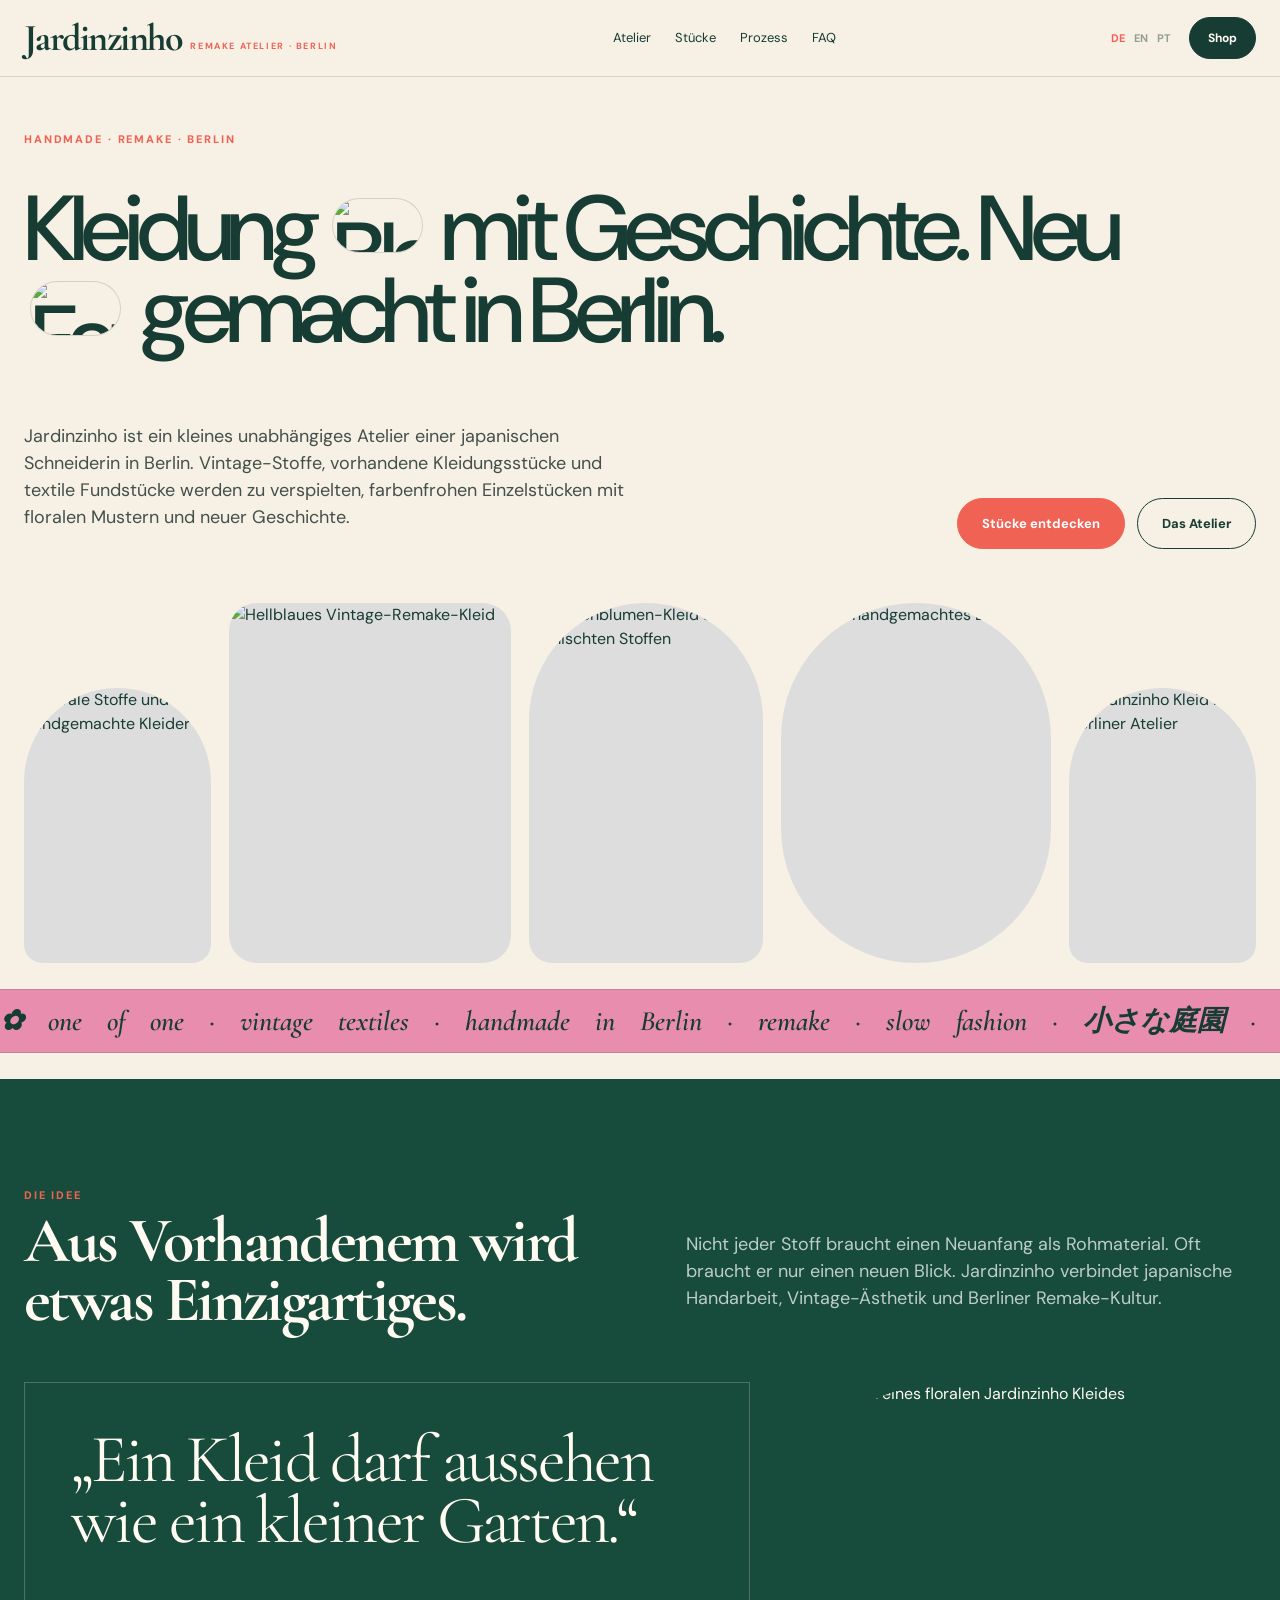
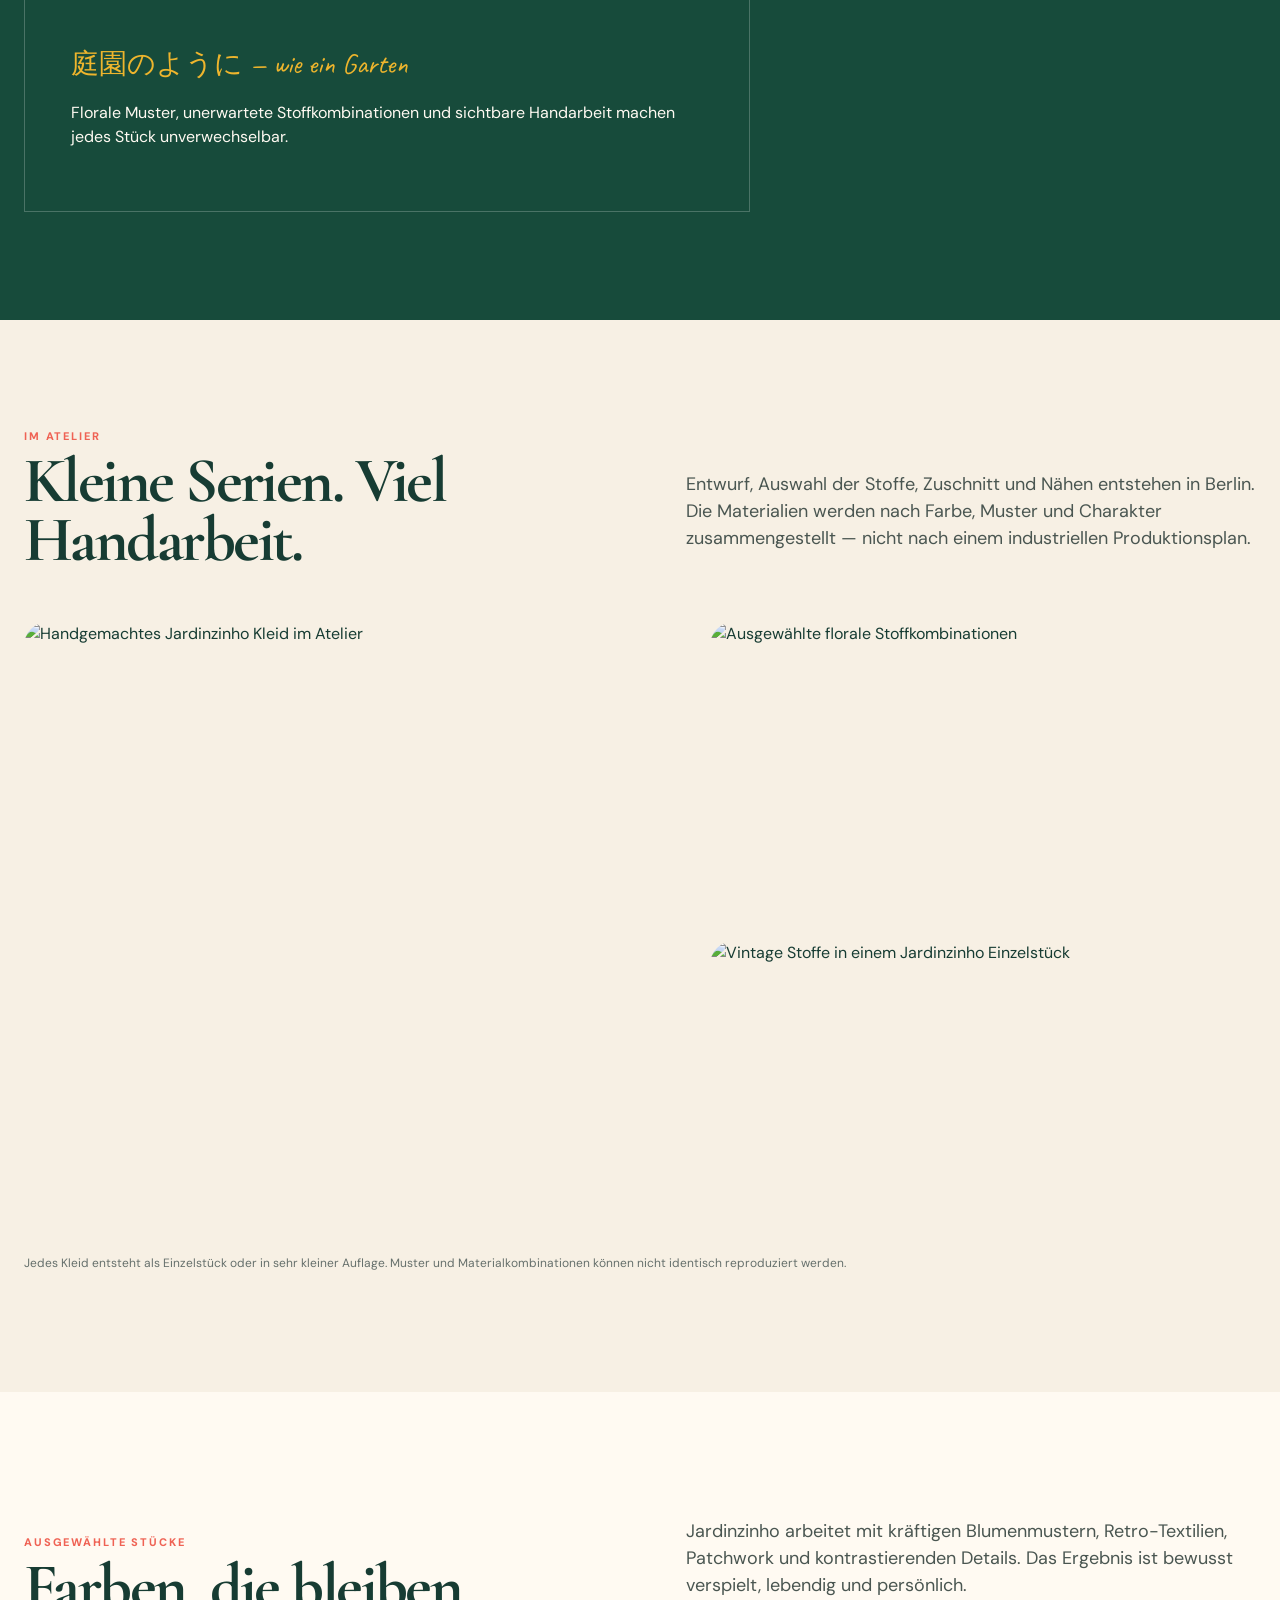
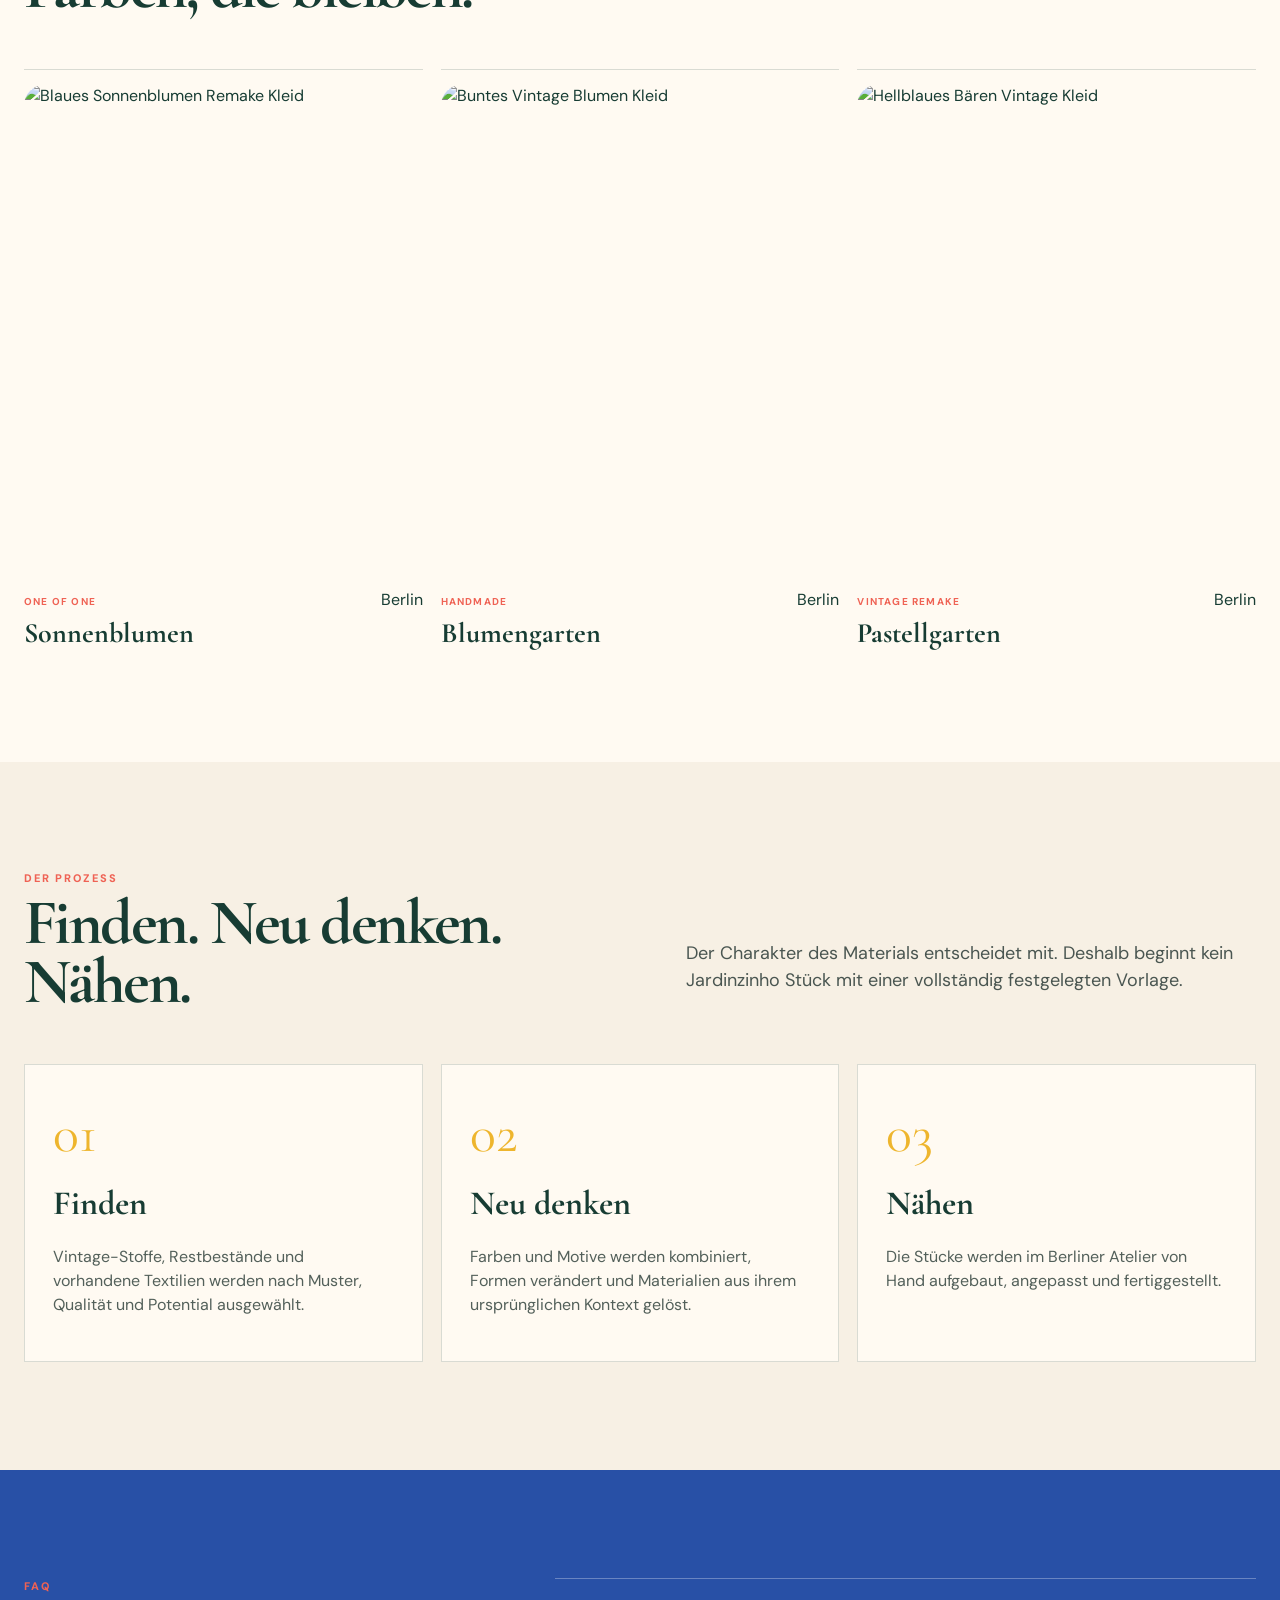
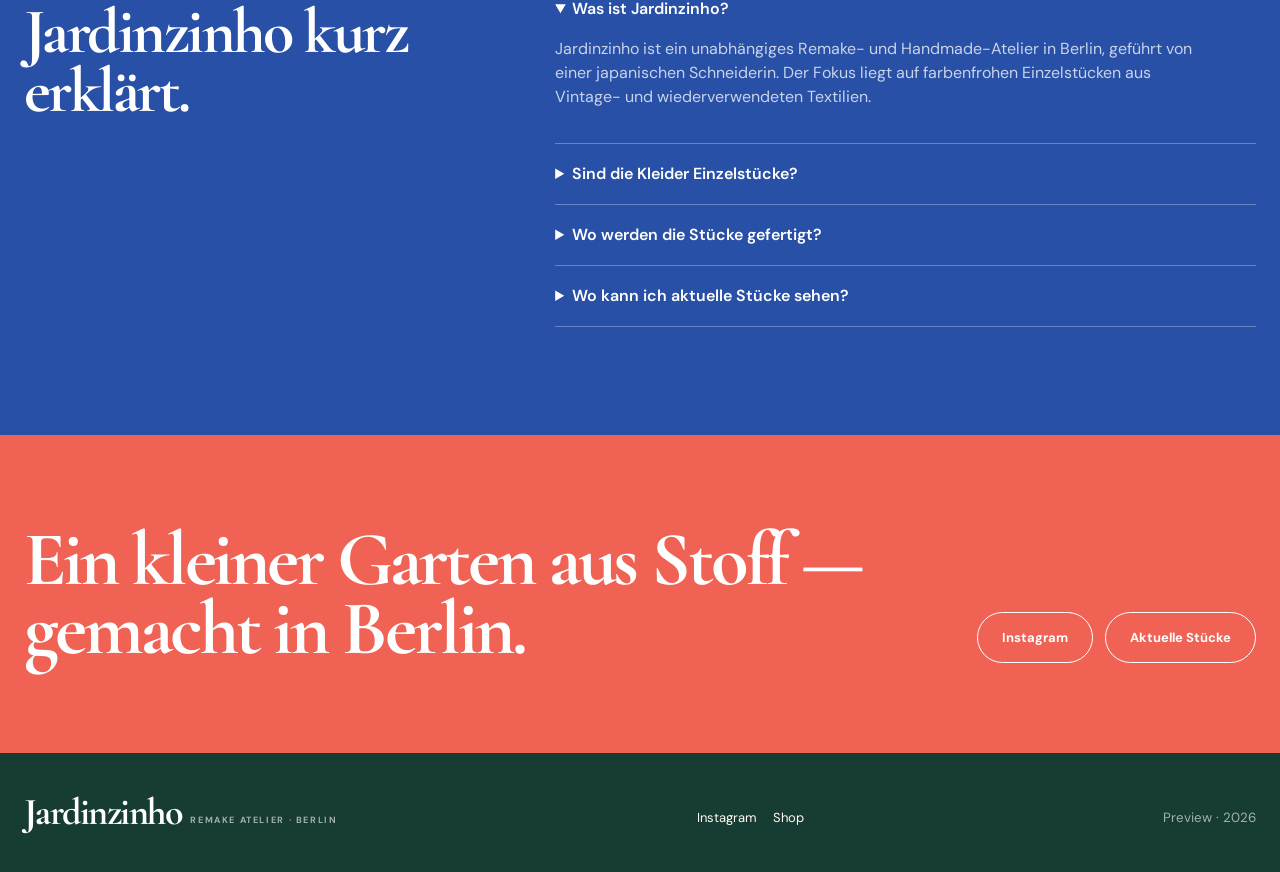
==== index.html @ 87a6a40e "Add German homepage preview" ====
<!doctype html>
<html lang="de">
<head>
<meta charset="utf-8"><meta name="viewport" content="width=device-width,initial-scale=1">
<meta name="robots" content="noindex,nofollow,noarchive">
<meta name="description" content="Jardinzinho ist ein unabhängiges Remake-Atelier in Berlin. Eine japanische Schneiderin verwandelt Vintage-Stoffe, vorhandene Kleidung und textile Restbestände in farbenfrohe Einzelstücke.">
<title>Jardinzinho — Remake Atelier Berlin | Handmade Einzelstücke</title>
<link rel="canonical" href="https://carlosisensee.github.io/jardinzinho-site/">
<link rel="alternate" hreflang="de" href="https://carlosisensee.github.io/jardinzinho-site/">
<link rel="alternate" hreflang="en" href="https://carlosisensee.github.io/jardinzinho-site/en/">
<link rel="alternate" hreflang="pt-BR" href="https://carlosisensee.github.io/jardinzinho-site/pt-br/">
<link rel="alternate" hreflang="x-default" href="https://carlosisensee.github.io/jardinzinho-site/">
<link rel="stylesheet" href="style.css">
<script type="application/ld+json">{"@context":"https://schema.org","@type":"Organization","name":"Jardinzinho","description":"Independent handmade remake atelier in Berlin creating one-of-one garments from vintage and reclaimed textiles.","address":{"@type":"PostalAddress","addressLocality":"Berlin","addressCountry":"DE"},"sameAs":["https://www.instagram.com/jardinzinho_2801/","https://jardinzinho.base.shop/"]}</script>
</head>
<body>
<header class="header"><div class="wrap nav"><a class="brand" href="./"><strong>Jardinzinho</strong><small>Remake Atelier · Berlin</small></a><nav class="links"><a href="#atelier">Atelier</a><a href="#pieces">Stücke</a><a href="#process">Prozess</a><a href="#faq">FAQ</a></nav><div class="nav-right"><div class="langs"><a class="active" href="./">DE</a><a href="en/">EN</a><a href="pt-br/">PT</a></div><a class="pill-btn dark" href="https://jardinzinho.base.shop/" target="_blank" rel="noopener">Shop</a></div></div></header>
<main>
<section class="hero"><div class="wrap"><div class="kicker">Handmade · Remake · Berlin</div><h1 class="hero-title">Kleidung <span class="inline-photo one"><img src="https://baseec-img-mng.akamaized.net/images/item/origin/07432e4a08853bcf69de06843b0dc71d.jpg?im=Resize%2Cwidth%3D1280%2Ctype%3Dnormal&imformat=generic&q=90" alt="Blaues handgemachtes Sonnenblumen-Kleid von Jardinzinho"></span> mit Geschichte. Neu <span class="inline-photo two"><img src="https://baseec-img-mng.akamaized.net/images/item/origin/9ed1627e3fd5e74ac71676d7267183e2.jpg?im=Resize%2Cwidth%3D1280%2Ctype%3Dnormal&imformat=generic&q=90" alt="Farbenfrohes florales Remake-Kleid"></span> gemacht in Berlin.</h1><div class="hero-bottom"><p class="hero-copy">Jardinzinho ist ein kleines unabhängiges Atelier einer japanischen Schneiderin in Berlin. Vintage-Stoffe, vorhandene Kleidungsstücke und textile Fundstücke werden zu verspielten, farbenfrohen Einzelstücken mit floralen Mustern und neuer Geschichte.</p><div class="actions"><a class="btn primary" href="#pieces">Stücke entdecken</a><a class="btn" href="#atelier">Das Atelier</a></div></div><div class="hero-gallery"><div class="hero-card"><img src="https://baseec-img-mng.akamaized.net/images/item/origin/84afc930a2965b12515afad370d2fe0c.jpg?im=Resize%2Cwidth%3D1280%2Ctype%3Dnormal&imformat=generic&q=90" alt="Florale Stoffe und handgemachte Kleider"></div><div class="hero-card"><img src="https://baseec-img-mng.akamaized.net/images/item/origin/7317484b3f942104ae01298dc3954b95.jpg?im=Resize%2Cwidth%3D1280%2Ctype%3Dnormal&imformat=generic&q=90" alt="Hellblaues Vintage-Remake-Kleid"></div><div class="hero-card"><img src="https://baseec-img-mng.akamaized.net/images/item/origin/07432e4a08853bcf69de06843b0dc71d.jpg?im=Resize%2Cwidth%3D1280%2Ctype%3Dnormal&imformat=generic&q=90" alt="Sonnenblumen-Kleid aus gemischten Stoffen"></div><div class="hero-card"><img src="https://baseec-img-mng.akamaized.net/images/item/origin/9ed1627e3fd5e74ac71676d7267183e2.jpg?im=Resize%2Cwidth%3D1280%2Ctype%3Dnormal&imformat=generic&q=90" alt="Buntes handgemachtes Blumen-Kleid"></div><div class="hero-card"><img src="https://baseec-img-mng.akamaized.net/images/item/origin/85ee15b225e58257e7c5a3e661fd82df.jpg?im=Resize%2Cwidth%3D1280%2Ctype%3Dnormal&imformat=generic&q=90" alt="Jardinzinho Kleid im Berliner Atelier"></div></div></div><div class="marquee"><div>✿ one of one · vintage textiles · handmade in Berlin · remake · slow fashion · 小さな庭園 · one of one · vintage textiles · handmade in Berlin · remake · slow fashion · 小さな庭園 ·</div></div></section>
<section class="section institutional"><div class="wrap"><div class="section-head"><div><div class="kicker">Die Idee</div><h2>Aus Vorhandenem wird etwas Einzigartiges.</h2></div><p class="lead">Nicht jeder Stoff braucht einen Neuanfang als Rohmaterial. Oft braucht er nur einen neuen Blick. Jardinzinho verbindet japanische Handarbeit, Vintage-Ästhetik und Berliner Remake-Kultur.</p></div><div class="statement"><div class="quote-box"><div class="quote">„Ein Kleid darf aussehen wie ein kleiner Garten.“</div><div><div class="hand">庭園のように — wie ein Garten</div><p>Florale Muster, unerwartete Stoffkombinationen und sichtbare Handarbeit machen jedes Stück unverwechselbar.</p></div></div><div class="statement-photo"><img src="https://baseec-img-mng.akamaized.net/images/item/origin/4e288aac4cee1ea2d668a7c117fea762.jpg?im=Resize%2Cwidth%3D1280%2Ctype%3Dnormal&imformat=generic&q=90" alt="Rückansicht eines floralen Jardinzinho Kleides"></div></div></div></section>
<section class="section" id="atelier"><div class="wrap"><div class="section-head"><div><div class="kicker">Im Atelier</div><h2>Kleine Serien. Viel Handarbeit.</h2></div><p class="lead">Entwurf, Auswahl der Stoffe, Zuschnitt und Nähen entstehen in Berlin. Die Materialien werden nach Farbe, Muster und Charakter zusammengestellt — nicht nach einem industriellen Produktionsplan.</p></div><div class="atelier-grid"><div class="atelier-main"><img src="https://baseec-img-mng.akamaized.net/images/item/origin/85ee15b225e58257e7c5a3e661fd82df.jpg?im=Resize%2Cwidth%3D1280%2Ctype%3Dnormal&imformat=generic&q=90" alt="Handgemachtes Jardinzinho Kleid im Atelier"></div><div class="atelier-side"><figure><img src="https://baseec-img-mng.akamaized.net/images/item/origin/84afc930a2965b12515afad370d2fe0c.jpg?im=Resize%2Cwidth%3D1280%2Ctype%3Dnormal&imformat=generic&q=90" alt="Ausgewählte florale Stoffkombinationen"></figure><figure><img src="https://baseec-img-mng.akamaized.net/images/item/origin/7317484b3f942104ae01298dc3954b95.jpg?im=Resize%2Cwidth%3D1280%2Ctype%3Dnormal&imformat=generic&q=90" alt="Vintage Stoffe in einem Jardinzinho Einzelstück"></figure></div></div><p class="caption">Jedes Kleid entsteht als Einzelstück oder in sehr kleiner Auflage. Muster und Materialkombinationen können nicht identisch reproduziert werden.</p></div></section>
<section class="section pieces" id="pieces"><div class="wrap"><div class="section-head"><div><div class="kicker">Ausgewählte Stücke</div><h2>Farben, die bleiben.</h2></div><p class="lead">Jardinzinho arbeitet mit kräftigen Blumenmustern, Retro-Textilien, Patchwork und kontrastierenden Details. Das Ergebnis ist bewusst verspielt, lebendig und persönlich.</p></div><div class="piece-grid"><article class="piece"><div class="piece-photo"><img src="https://baseec-img-mng.akamaized.net/images/item/origin/07432e4a08853bcf69de06843b0dc71d.jpg?im=Resize%2Cwidth%3D1280%2Ctype%3Dnormal&imformat=generic&q=90" alt="Blaues Sonnenblumen Remake Kleid"></div><div class="piece-meta"><div><span class="tag">One of one</span><h3>Sonnenblumen</h3></div><span>Berlin</span></div></article><article class="piece"><div class="piece-photo"><img src="https://baseec-img-mng.akamaized.net/images/item/origin/9ed1627e3fd5e74ac71676d7267183e2.jpg?im=Resize%2Cwidth%3D1280%2Ctype%3Dnormal&imformat=generic&q=90" alt="Buntes Vintage Blumen Kleid"></div><div class="piece-meta"><div><span class="tag">Handmade</span><h3>Blumengarten</h3></div><span>Berlin</span></div></article><article class="piece"><div class="piece-photo"><img src="https://baseec-img-mng.akamaized.net/images/item/origin/7317484b3f942104ae01298dc3954b95.jpg?im=Resize%2Cwidth%3D1280%2Ctype%3Dnormal&imformat=generic&q=90" alt="Hellblaues Bären Vintage Kleid"></div><div class="piece-meta"><div><span class="tag">Vintage remake</span><h3>Pastellgarten</h3></div><span>Berlin</span></div></article></div></div></section>
<section class="section" id="process"><div class="wrap"><div class="section-head"><div><div class="kicker">Der Prozess</div><h2>Finden. Neu denken. Nähen.</h2></div><p class="lead">Der Charakter des Materials entscheidet mit. Deshalb beginnt kein Jardinzinho Stück mit einer vollständig festgelegten Vorlage.</p></div><div class="process-grid"><div class="step"><div class="step-no">01</div><h3>Finden</h3><p>Vintage-Stoffe, Restbestände und vorhandene Textilien werden nach Muster, Qualität und Potential ausgewählt.</p></div><div class="step"><div class="step-no">02</div><h3>Neu denken</h3><p>Farben und Motive werden kombiniert, Formen verändert und Materialien aus ihrem ursprünglichen Kontext gelöst.</p></div><div class="step"><div class="step-no">03</div><h3>Nähen</h3><p>Die Stücke werden im Berliner Atelier von Hand aufgebaut, angepasst und fertiggestellt.</p></div></div></div></section>
<section class="section faq" id="faq"><div class="wrap faq-grid"><div><div class="kicker">FAQ</div><h2>Jardinzinho kurz erklärt.</h2></div><div class="faq-list"><details open><summary>Was ist Jardinzinho?</summary><p>Jardinzinho ist ein unabhängiges Remake- und Handmade-Atelier in Berlin, geführt von einer japanischen Schneiderin. Der Fokus liegt auf farbenfrohen Einzelstücken aus Vintage- und wiederverwendeten Textilien.</p></details><details><summary>Sind die Kleider Einzelstücke?</summary><p>Viele Modelle sind One-of-One. Da Vintage-Stoffe und Restmaterialien nur begrenzt verfügbar sind, lassen sich Musterkombinationen meist nicht exakt wiederholen.</p></details><details><summary>Wo werden die Stücke gefertigt?</summary><p>Entwurf und handwerkliche Verarbeitung entstehen in Berlin.</p></details><details><summary>Wo kann ich aktuelle Stücke sehen?</summary><p>Aktuelle Modelle erscheinen auf Instagram und im Jardinzinho Online-Shop.</p></details></div></div></section>
<section class="cta"><div class="wrap cta-grid"><h2>Ein kleiner Garten aus Stoff — gemacht in Berlin.</h2><div class="actions"><a class="btn" href="https://www.instagram.com/jardinzinho_2801/" target="_blank" rel="noopener">Instagram</a><a class="btn" href="https://jardinzinho.base.shop/" target="_blank" rel="noopener">Aktuelle Stücke</a></div></div></section>
</main>
<footer class="footer"><div class="wrap footer-grid"><div class="brand"><strong>Jardinzinho</strong><small>Remake Atelier · Berlin</small></div><div class="socials"><a href="https://www.instagram.com/jardinzinho_2801/">Instagram</a><a href="https://jardinzinho.base.shop/">Shop</a></div><small>Preview · 2026</small></div></footer>
</body></html>
---- style.css ----
@import url('https://fonts.googleapis.com/css2?family=Caveat:wght@500;600&family=Cormorant+Garamond:ital,wght@0,500;0,600;1,500;1,600&family=DM+Sans:wght@400;500;600;700&display=swap');

:root{--ink:#173c33;--paper:#f7f0e4;--paper2:#fffaf2;--coral:#ef6254;--pink:#e98dae;--sun:#eeb52d;--green:#174b3b;--blue:#2850a6;--line:rgba(23,60,51,.16);--serif:'Cormorant Garamond',Georgia,serif;--sans:'DM Sans',sans-serif;--script:'Caveat',cursive}
*{box-sizing:border-box}html{scroll-behavior:smooth}body{margin:0;background:var(--paper);color:var(--ink);font-family:var(--sans);line-height:1.5}a{color:inherit;text-decoration:none}img{display:block;width:100%;height:100%;object-fit:cover}.wrap{width:min(1280px,calc(100% - 48px));margin:auto}
.header{position:sticky;top:0;z-index:20;background:rgba(247,240,228,.92);backdrop-filter:blur(16px);border-bottom:1px solid var(--line)}.nav{height:76px;display:flex;align-items:center;justify-content:space-between;gap:24px}.brand{display:flex;align-items:flex-end;gap:8px}.brand strong{font-family:var(--serif);font-size:38px;line-height:.8;letter-spacing:-.04em}.brand small{font-size:9px;letter-spacing:.18em;text-transform:uppercase;color:var(--coral);font-weight:700}.links{display:flex;gap:24px;font-size:13px}.nav-right{display:flex;align-items:center;gap:18px}.langs{display:flex;gap:9px;font-size:11px;font-weight:700}.langs a{opacity:.45}.langs a.active{opacity:1;color:var(--coral)}.pill-btn{padding:11px 18px;border:1px solid var(--ink);border-radius:999px;font-size:12px;font-weight:700}.pill-btn.dark{background:var(--ink);color:var(--paper2)}
.hero{padding:54px 0 26px}.hero-title{font-family:var(--sans);font-size:clamp(62px,7.2vw,118px);line-height:.9;letter-spacing:-.07em;font-weight:500;max-width:1180px;margin:40px 0 52px}.inline-photo{display:inline-block;width:.96em;height:.58em;vertical-align:.08em;border-radius:999px;overflow:hidden;margin:0 .08em;box-shadow:0 0 0 1px var(--line)}.inline-photo img{object-fit:cover}.inline-photo.one img{object-position:50% 26%}.inline-photo.two img{object-position:50% 40%}.inline-photo.three img{object-position:50% 42%}.hero-bottom{display:grid;grid-template-columns:1fr auto;gap:48px;align-items:end}.hero-copy{max-width:600px;font-size:18px;color:#44504b}.actions{display:flex;gap:12px;flex-wrap:wrap}.btn{display:inline-flex;align-items:center;justify-content:center;border:1px solid var(--ink);border-radius:999px;padding:15px 24px;font-size:13px;font-weight:700}.btn.primary{background:var(--coral);border-color:var(--coral);color:white}.btn:hover{transform:translateY(-1px)}
.hero-gallery{margin-top:54px;display:grid;grid-template-columns:.8fr 1.2fr 1fr 1.15fr .8fr;gap:18px;align-items:end;overflow:hidden}.hero-card{height:360px;border-radius:140px 140px 28px 28px;overflow:hidden;background:#ddd}.hero-card:nth-child(1),.hero-card:nth-child(5){height:275px}.hero-card:nth-child(2){border-radius:28px}.hero-card:nth-child(4){border-radius:140px}.hero-card img{transition:transform .5s ease}.hero-card:hover img{transform:scale(1.025)}
.marquee{margin-top:26px;background:var(--pink);border-block:1px solid var(--line);overflow:hidden}.marquee div{white-space:nowrap;padding:10px 0;font-family:var(--serif);font-size:28px;font-style:italic;font-weight:600;word-spacing:18px}
.section{padding:108px 0}.section-head{display:grid;grid-template-columns:1fr 1fr;gap:60px;align-items:end;margin-bottom:52px}.kicker{font-size:11px;letter-spacing:.17em;text-transform:uppercase;color:var(--coral);font-weight:800}.section h2{font-family:var(--serif);font-size:clamp(48px,5vw,78px);line-height:.92;letter-spacing:-.04em;margin:8px 0 0}.lead{font-size:18px;color:#4a5651;max-width:570px;justify-self:end}
.institutional{background:var(--green);color:var(--paper2)}.institutional .lead{color:rgba(255,255,255,.72)}.statement{display:grid;grid-template-columns:1.2fr .8fr;gap:22px}.quote-box{border:1px solid rgba(255,255,255,.22);padding:46px;min-height:430px;display:flex;flex-direction:column;justify-content:space-between}.quote{font-family:var(--serif);font-size:clamp(48px,5.3vw,80px);line-height:.9;letter-spacing:-.04em}.hand{font-family:var(--script);font-size:28px;color:var(--sun)}.statement-photo{min-height:430px;border-radius:180px 180px 20px 20px;overflow:hidden}.statement-photo img{object-position:50% 35%}
.atelier-grid{display:grid;grid-template-columns:1.1fr .9fr;gap:18px}.atelier-main{height:620px;border-radius:24px;overflow:hidden}.atelier-side{display:grid;grid-template-rows:1fr 1fr;gap:18px}.atelier-side figure{margin:0;border-radius:24px;overflow:hidden;min-height:0}.caption{font-size:12px;color:#66706c;margin-top:12px}
.pieces{background:var(--paper2)}.piece-grid{display:grid;grid-template-columns:repeat(3,1fr);gap:18px}.piece{border-top:1px solid var(--line);padding-top:14px}.piece-photo{height:490px;border-radius:22px;overflow:hidden}.piece-meta{display:flex;justify-content:space-between;gap:12px;margin-top:14px}.piece h3{font-family:var(--serif);font-size:28px;margin:0}.tag{font-size:10px;text-transform:uppercase;letter-spacing:.12em;color:var(--coral);font-weight:700}
.process-grid{display:grid;grid-template-columns:repeat(3,1fr);gap:18px}.step{border:1px solid var(--line);padding:28px;min-height:250px;background:var(--paper2)}.step-no{font-family:var(--serif);font-size:54px;color:var(--sun)}.step h3{font-family:var(--serif);font-size:34px;margin:4px 0 10px}.step p{color:#53605a}
.faq{background:var(--blue);color:white}.faq-grid{display:grid;grid-template-columns:.8fr 1.2fr;gap:64px}.faq h2{color:white}.faq-list details{border-top:1px solid rgba(255,255,255,.3);padding:18px 0}.faq-list details:last-child{border-bottom:1px solid rgba(255,255,255,.3)}.faq-list summary{cursor:pointer;font-weight:600}.faq-list p{color:rgba(255,255,255,.75);max-width:650px}
.cta{padding:90px 0;background:var(--coral);color:white}.cta-grid{display:grid;grid-template-columns:1fr auto;gap:30px;align-items:end}.cta h2{font-family:var(--serif);font-size:clamp(54px,6vw,90px);line-height:.9;letter-spacing:-.04em;margin:0;max-width:850px}.cta .btn{border-color:white;color:white}.footer{background:var(--ink);color:var(--paper2);padding:44px 0}.footer-grid{display:flex;justify-content:space-between;gap:30px;align-items:flex-end}.footer .brand strong{color:white}.footer small{color:rgba(255,255,255,.6)}.socials{display:flex;gap:16px;font-size:13px}
@media(max-width:900px){.links{display:none}.wrap{width:min(100% - 28px,1280px)}.hero{padding-top:28px}.hero-title{font-size:clamp(50px,15vw,78px);margin:26px 0 34px}.hero-bottom,.section-head,.statement,.atelier-grid,.faq-grid,.cta-grid{grid-template-columns:1fr}.hero-bottom{align-items:start}.actions{justify-content:flex-start}.hero-gallery{grid-template-columns:1fr 1fr;gap:10px}.hero-card,.hero-card:nth-child(1),.hero-card:nth-child(5){height:260px;border-radius:24px}.hero-card:nth-child(5){display:none}.section{padding:74px 0}.lead{justify-self:start}.statement-photo{min-height:420px}.atelier-main{height:480px}.atelier-side{grid-template-columns:1fr 1fr;grid-template-rows:auto}.atelier-side figure{height:280px}.piece-grid,.process-grid{grid-template-columns:1fr}.piece-photo{height:440px}.footer-grid{align-items:flex-start;flex-direction:column}.cta .btn{width:max-content}}
@media(max-width:560px){.brand strong{font-size:32px}.nav{height:68px}.langs{display:none}.hero-title{font-size:clamp(44px,15vw,64px);line-height:.92}.hero-gallery{grid-template-columns:1fr}.hero-card:nth-child(n+3){display:none}.hero-card{height:420px!important}.section h2{font-size:48px}.quote{font-size:48px}.atelier-side{grid-template-columns:1fr}.piece-photo{height:400px}}
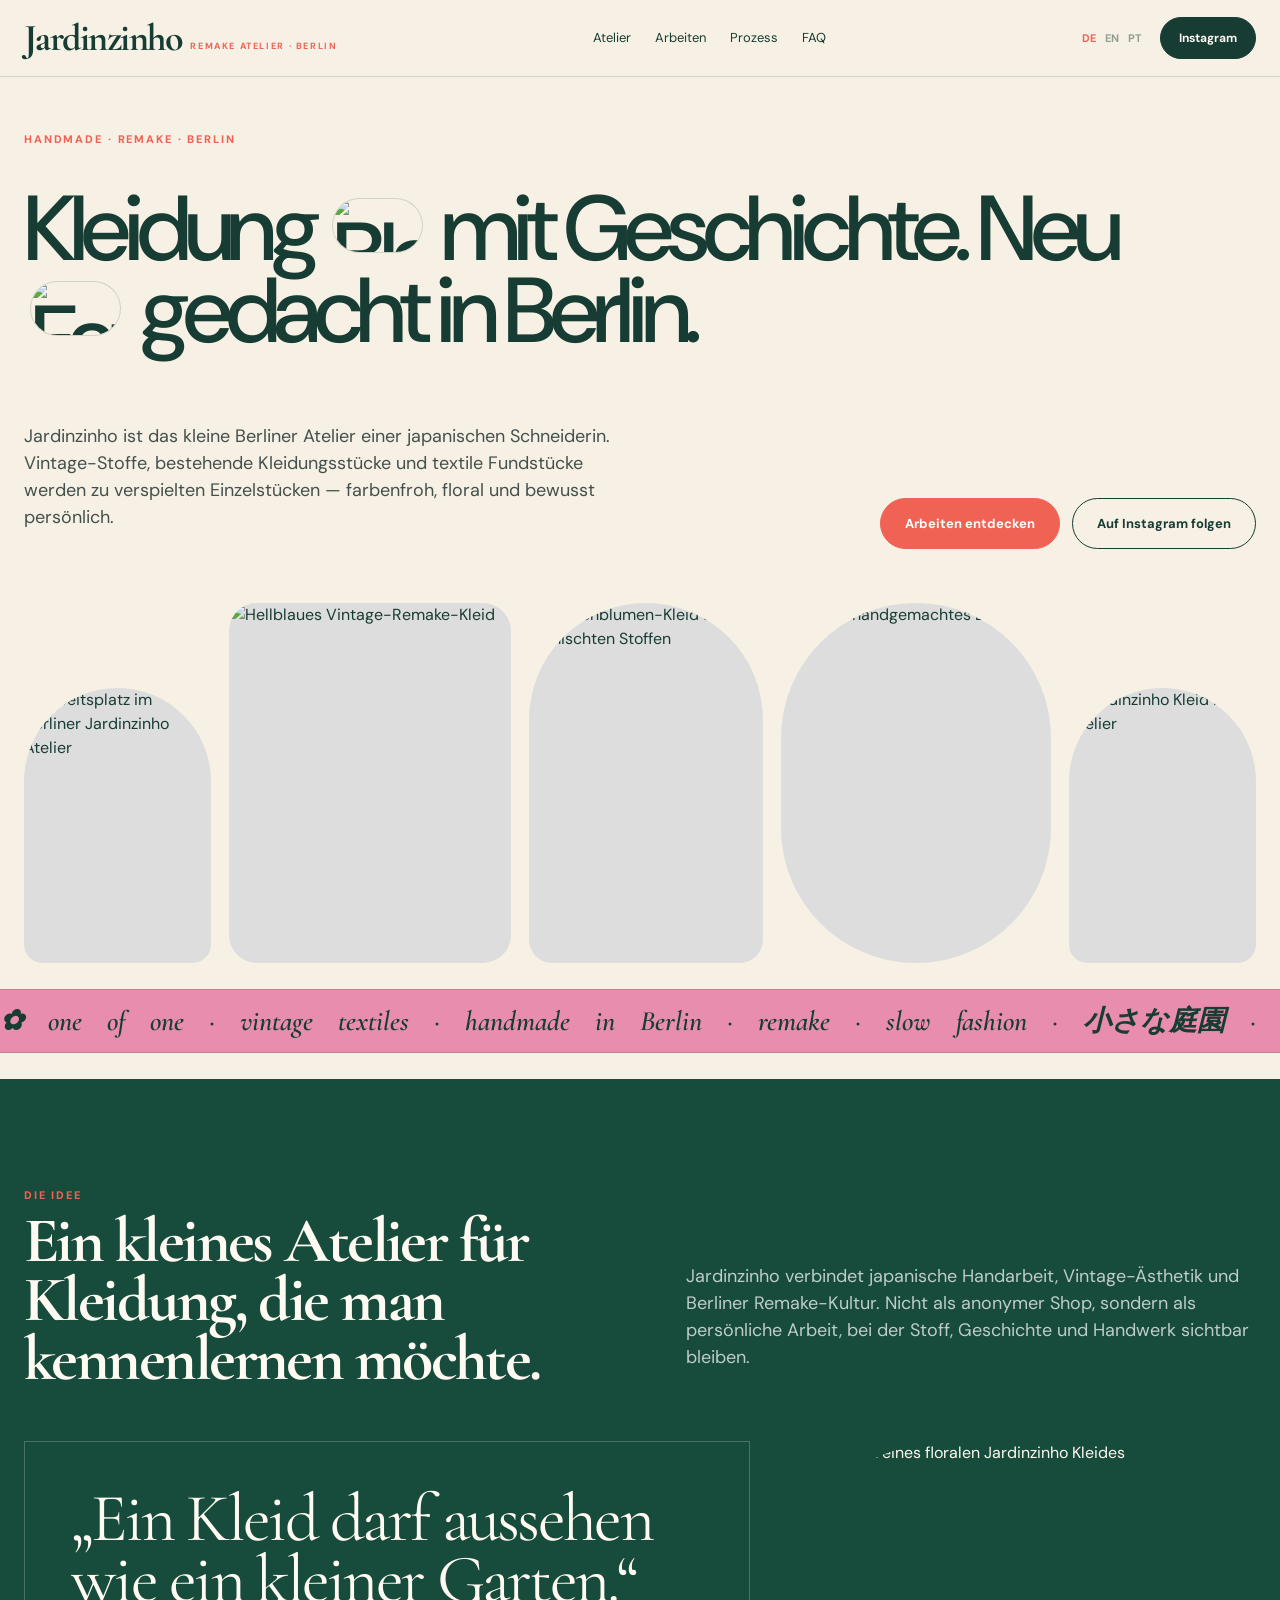
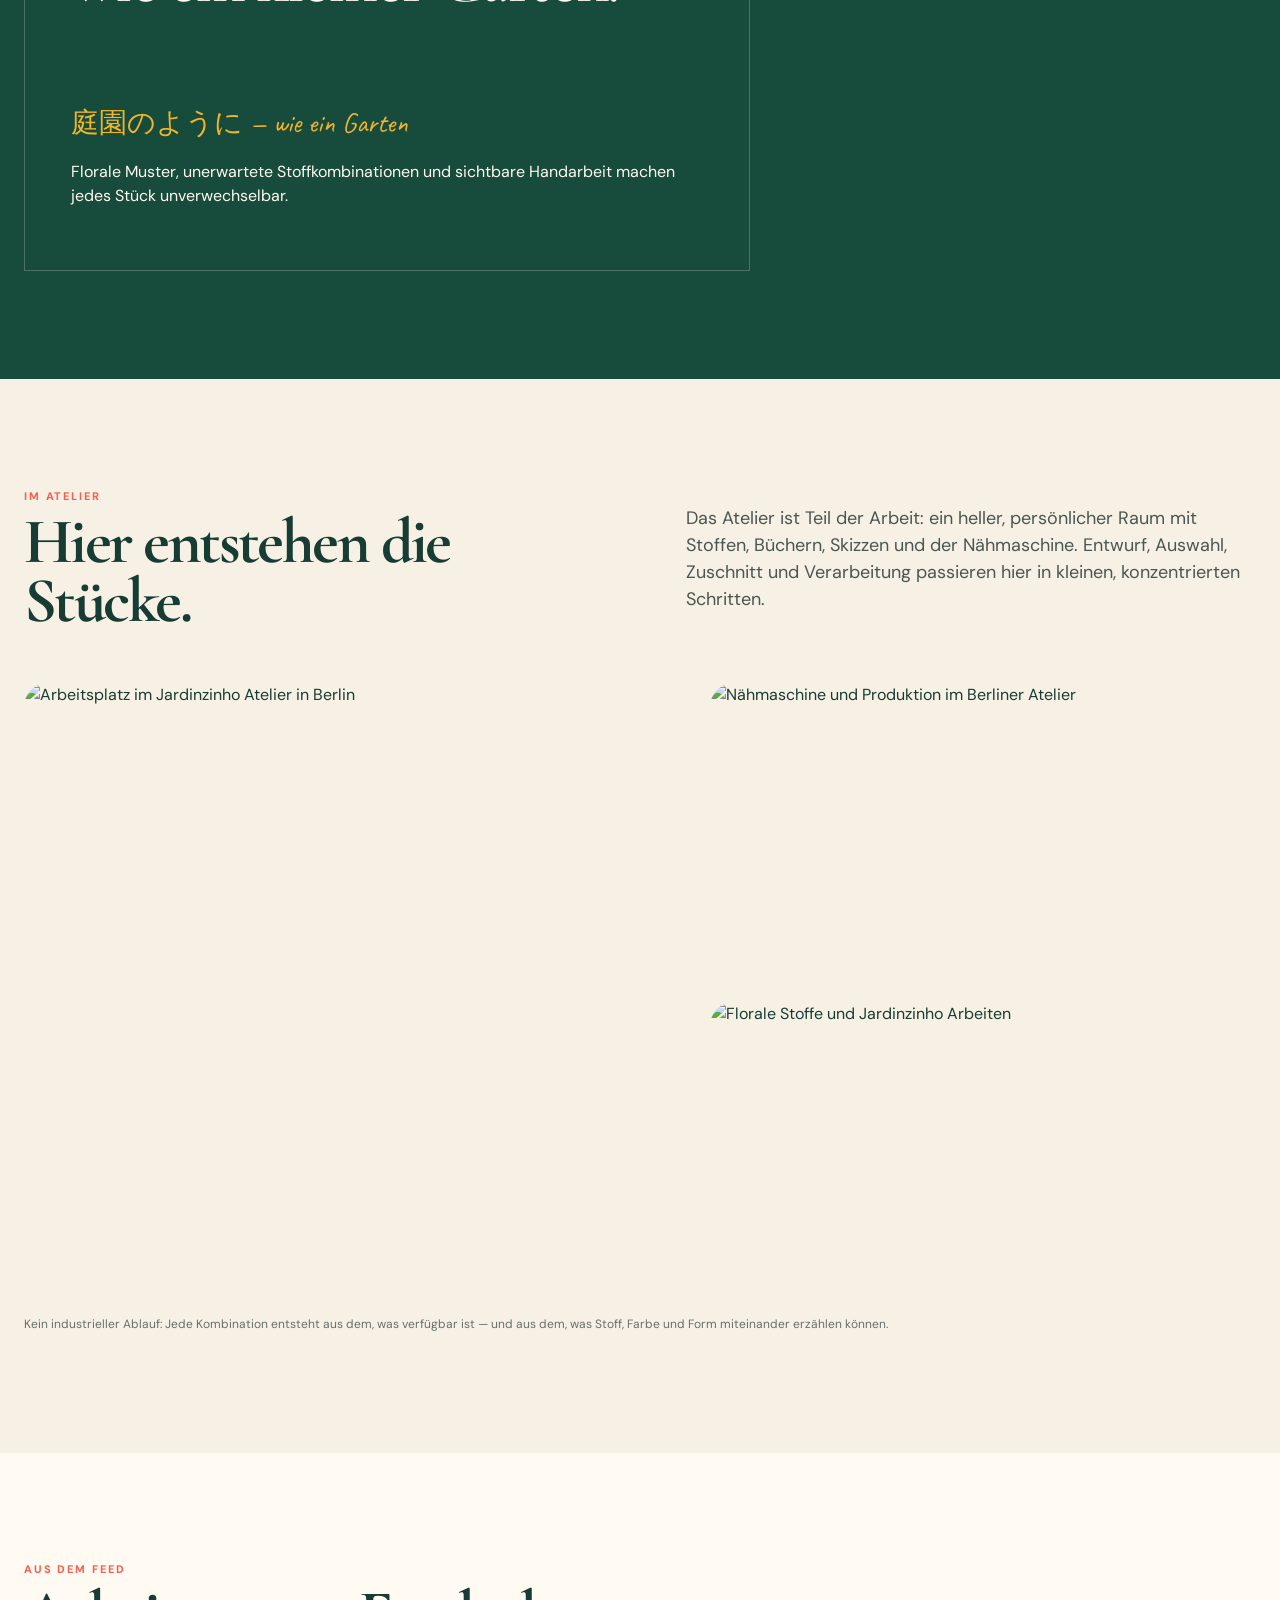
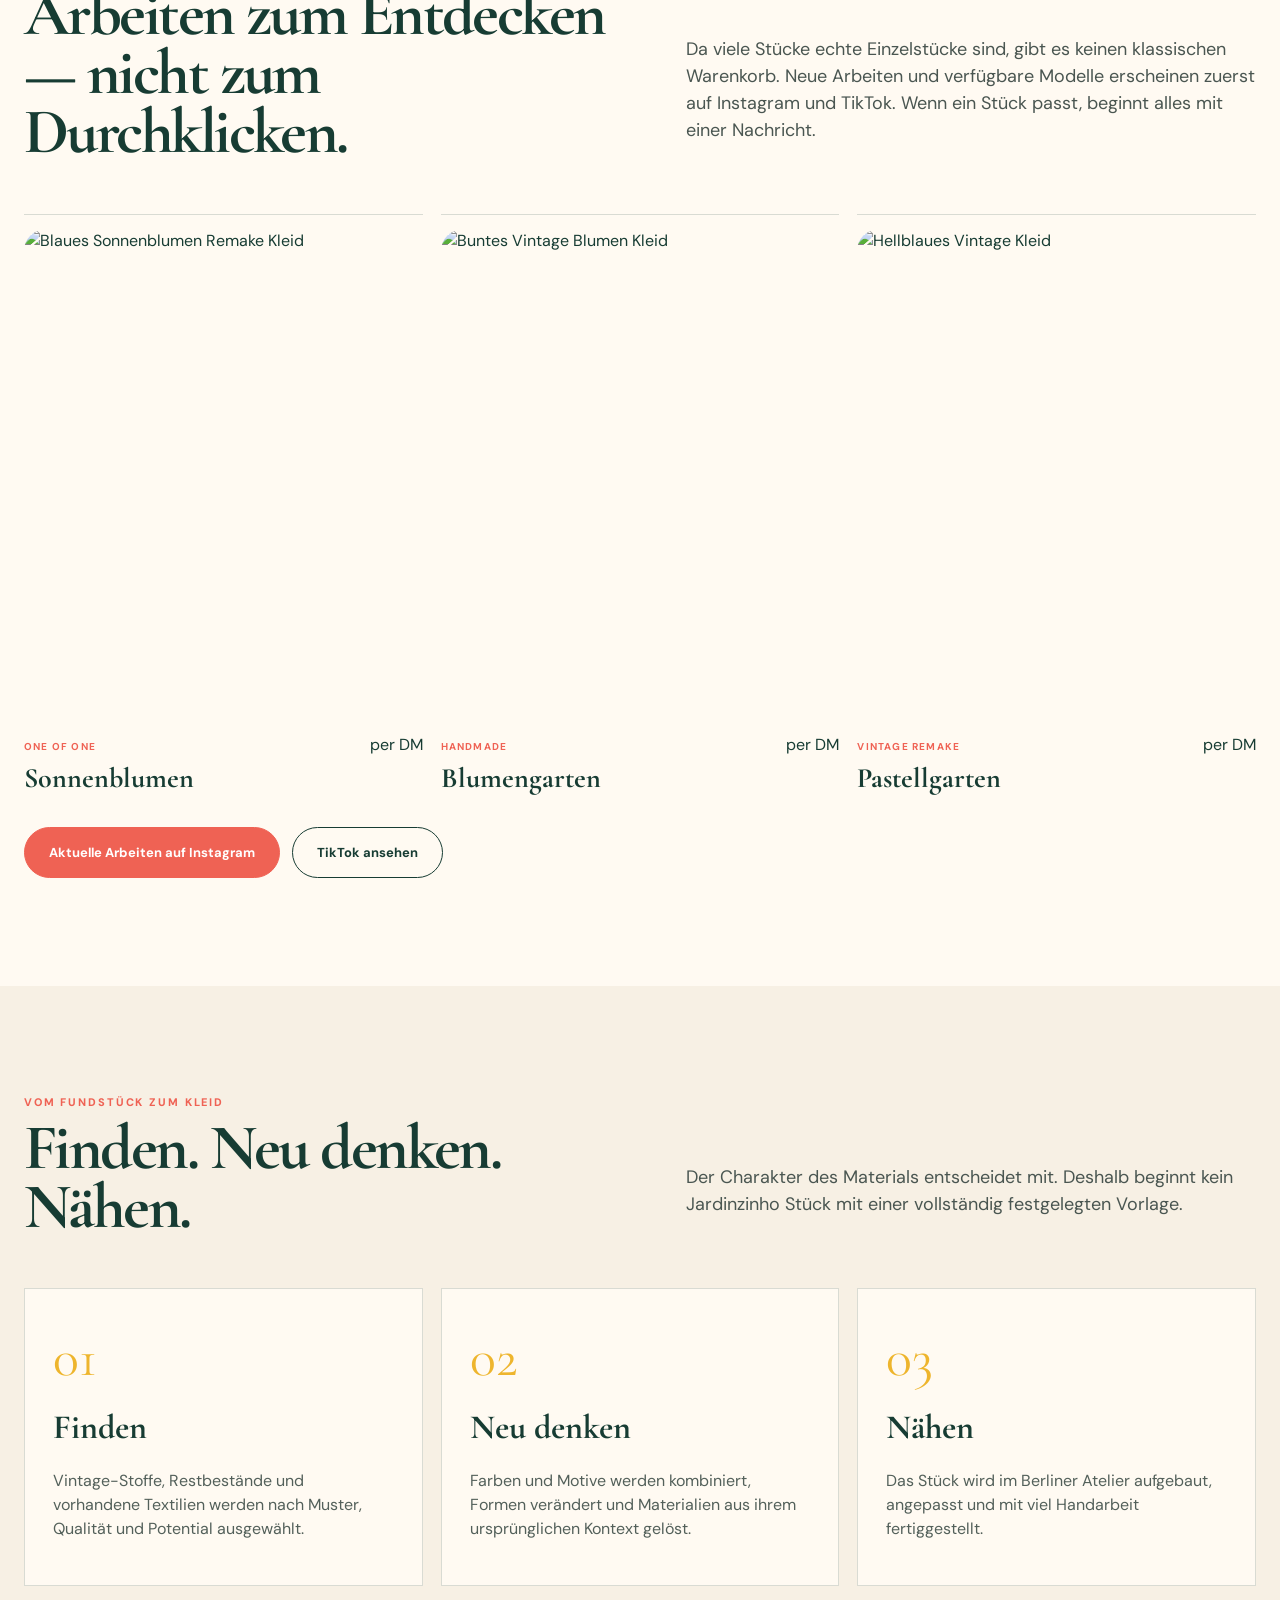
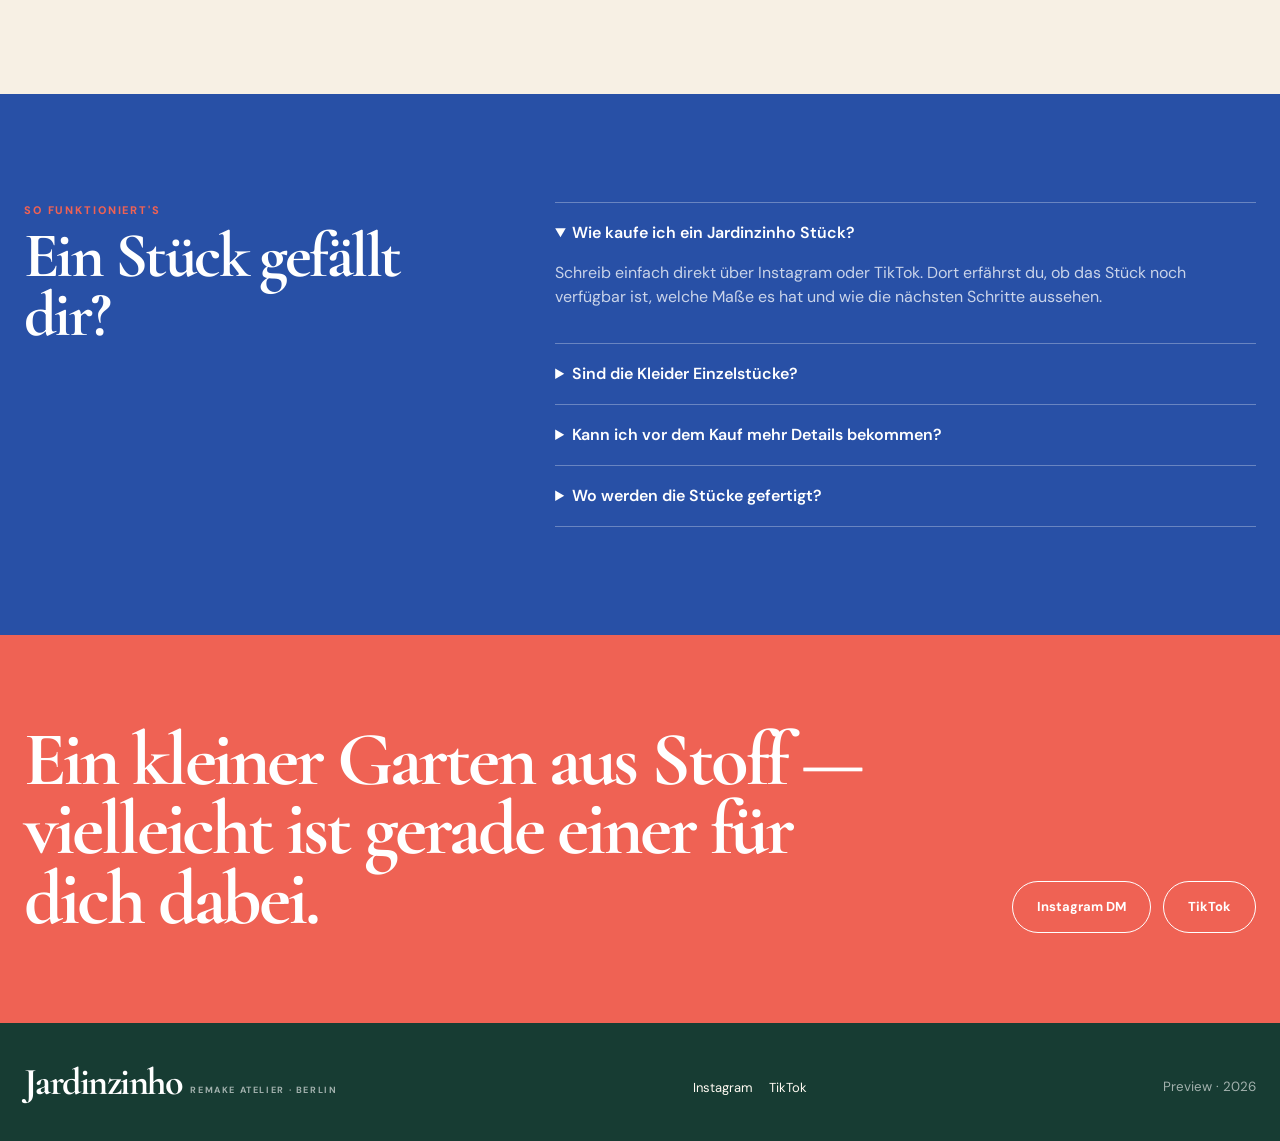
==== commit 93abea6c: "Refocus site on atelier story and social DM sales" ====
--- a/index.html
+++ b/index.html
@@ -3,7 +3,7 @@
 <head>
 <meta charset="utf-8"><meta name="viewport" content="width=device-width,initial-scale=1">
 <meta name="robots" content="noindex,nofollow,noarchive">
-<meta name="description" content="Jardinzinho ist ein unabhängiges Remake-Atelier in Berlin. Eine japanische Schneiderin verwandelt Vintage-Stoffe, vorhandene Kleidung und textile Restbestände in farbenfrohe Einzelstücke.">
+<meta name="description" content="Jardinzinho ist ein unabhängiges Remake-Atelier in Berlin. Eine japanische Schneiderin verwandelt Vintage-Stoffe, vorhandene Kleidung und textile Restbestände in farbenfrohe Einzelstücke. Neue Arbeiten und verfügbare Stücke werden über Instagram und TikTok geteilt.">
 <title>Jardinzinho — Remake Atelier Berlin | Handmade Einzelstücke</title>
 <link rel="canonical" href="https://carlosisensee.github.io/jardinzinho-site/">
 <link rel="alternate" hreflang="de" href="https://carlosisensee.github.io/jardinzinho-site/">
@@ -11,18 +11,18 @@
 <link rel="alternate" hreflang="pt-BR" href="https://carlosisensee.github.io/jardinzinho-site/pt-br/">
 <link rel="alternate" hreflang="x-default" href="https://carlosisensee.github.io/jardinzinho-site/">
 <link rel="stylesheet" href="style.css">
-<script type="application/ld+json">{"@context":"https://schema.org","@type":"Organization","name":"Jardinzinho","description":"Independent handmade remake atelier in Berlin creating one-of-one garments from vintage and reclaimed textiles.","address":{"@type":"PostalAddress","addressLocality":"Berlin","addressCountry":"DE"},"sameAs":["https://www.instagram.com/jardinzinho_2801/","https://jardinzinho.base.shop/"]}</script>
+<script type="application/ld+json">{"@context":"https://schema.org","@type":"Organization","name":"Jardinzinho","description":"Independent handmade remake atelier in Berlin creating one-of-one garments from vintage and reclaimed textiles.","address":{"@type":"PostalAddress","addressLocality":"Berlin","addressCountry":"DE"},"sameAs":["https://www.instagram.com/jardinzinho_2801/","https://www.tiktok.com/@jardinzinho_2801"]}</script>
 </head>
 <body>
-<header class="header"><div class="wrap nav"><a class="brand" href="./"><strong>Jardinzinho</strong><small>Remake Atelier · Berlin</small></a><nav class="links"><a href="#atelier">Atelier</a><a href="#pieces">Stücke</a><a href="#process">Prozess</a><a href="#faq">FAQ</a></nav><div class="nav-right"><div class="langs"><a class="active" href="./">DE</a><a href="en/">EN</a><a href="pt-br/">PT</a></div><a class="pill-btn dark" href="https://jardinzinho.base.shop/" target="_blank" rel="noopener">Shop</a></div></div></header>
+<header class="header"><div class="wrap nav"><a class="brand" href="./"><strong>Jardinzinho</strong><small>Remake Atelier · Berlin</small></a><nav class="links"><a href="#atelier">Atelier</a><a href="#pieces">Arbeiten</a><a href="#process">Prozess</a><a href="#faq">FAQ</a></nav><div class="nav-right"><div class="langs"><a class="active" href="./">DE</a><a href="en/">EN</a><a href="pt-br/">PT</a></div><a class="pill-btn dark" href="https://www.instagram.com/jardinzinho_2801/" target="_blank" rel="noopener">Instagram</a></div></div></header>
 <main>
-<section class="hero"><div class="wrap"><div class="kicker">Handmade · Remake · Berlin</div><h1 class="hero-title">Kleidung <span class="inline-photo one"><img src="https://baseec-img-mng.akamaized.net/images/item/origin/07432e4a08853bcf69de06843b0dc71d.jpg?im=Resize%2Cwidth%3D1280%2Ctype%3Dnormal&imformat=generic&q=90" alt="Blaues handgemachtes Sonnenblumen-Kleid von Jardinzinho"></span> mit Geschichte. Neu <span class="inline-photo two"><img src="https://baseec-img-mng.akamaized.net/images/item/origin/9ed1627e3fd5e74ac71676d7267183e2.jpg?im=Resize%2Cwidth%3D1280%2Ctype%3Dnormal&imformat=generic&q=90" alt="Farbenfrohes florales Remake-Kleid"></span> gemacht in Berlin.</h1><div class="hero-bottom"><p class="hero-copy">Jardinzinho ist ein kleines unabhängiges Atelier einer japanischen Schneiderin in Berlin. Vintage-Stoffe, vorhandene Kleidungsstücke und textile Fundstücke werden zu verspielten, farbenfrohen Einzelstücken mit floralen Mustern und neuer Geschichte.</p><div class="actions"><a class="btn primary" href="#pieces">Stücke entdecken</a><a class="btn" href="#atelier">Das Atelier</a></div></div><div class="hero-gallery"><div class="hero-card"><img src="https://baseec-img-mng.akamaized.net/images/item/origin/84afc930a2965b12515afad370d2fe0c.jpg?im=Resize%2Cwidth%3D1280%2Ctype%3Dnormal&imformat=generic&q=90" alt="Florale Stoffe und handgemachte Kleider"></div><div class="hero-card"><img src="https://baseec-img-mng.akamaized.net/images/item/origin/7317484b3f942104ae01298dc3954b95.jpg?im=Resize%2Cwidth%3D1280%2Ctype%3Dnormal&imformat=generic&q=90" alt="Hellblaues Vintage-Remake-Kleid"></div><div class="hero-card"><img src="https://baseec-img-mng.akamaized.net/images/item/origin/07432e4a08853bcf69de06843b0dc71d.jpg?im=Resize%2Cwidth%3D1280%2Ctype%3Dnormal&imformat=generic&q=90" alt="Sonnenblumen-Kleid aus gemischten Stoffen"></div><div class="hero-card"><img src="https://baseec-img-mng.akamaized.net/images/item/origin/9ed1627e3fd5e74ac71676d7267183e2.jpg?im=Resize%2Cwidth%3D1280%2Ctype%3Dnormal&imformat=generic&q=90" alt="Buntes handgemachtes Blumen-Kleid"></div><div class="hero-card"><img src="https://baseec-img-mng.akamaized.net/images/item/origin/85ee15b225e58257e7c5a3e661fd82df.jpg?im=Resize%2Cwidth%3D1280%2Ctype%3Dnormal&imformat=generic&q=90" alt="Jardinzinho Kleid im Berliner Atelier"></div></div></div><div class="marquee"><div>✿ one of one · vintage textiles · handmade in Berlin · remake · slow fashion · 小さな庭園 · one of one · vintage textiles · handmade in Berlin · remake · slow fashion · 小さな庭園 ·</div></div></section>
-<section class="section institutional"><div class="wrap"><div class="section-head"><div><div class="kicker">Die Idee</div><h2>Aus Vorhandenem wird etwas Einzigartiges.</h2></div><p class="lead">Nicht jeder Stoff braucht einen Neuanfang als Rohmaterial. Oft braucht er nur einen neuen Blick. Jardinzinho verbindet japanische Handarbeit, Vintage-Ästhetik und Berliner Remake-Kultur.</p></div><div class="statement"><div class="quote-box"><div class="quote">„Ein Kleid darf aussehen wie ein kleiner Garten.“</div><div><div class="hand">庭園のように — wie ein Garten</div><p>Florale Muster, unerwartete Stoffkombinationen und sichtbare Handarbeit machen jedes Stück unverwechselbar.</p></div></div><div class="statement-photo"><img src="https://baseec-img-mng.akamaized.net/images/item/origin/4e288aac4cee1ea2d668a7c117fea762.jpg?im=Resize%2Cwidth%3D1280%2Ctype%3Dnormal&imformat=generic&q=90" alt="Rückansicht eines floralen Jardinzinho Kleides"></div></div></div></section>
-<section class="section" id="atelier"><div class="wrap"><div class="section-head"><div><div class="kicker">Im Atelier</div><h2>Kleine Serien. Viel Handarbeit.</h2></div><p class="lead">Entwurf, Auswahl der Stoffe, Zuschnitt und Nähen entstehen in Berlin. Die Materialien werden nach Farbe, Muster und Charakter zusammengestellt — nicht nach einem industriellen Produktionsplan.</p></div><div class="atelier-grid"><div class="atelier-main"><img src="https://baseec-img-mng.akamaized.net/images/item/origin/85ee15b225e58257e7c5a3e661fd82df.jpg?im=Resize%2Cwidth%3D1280%2Ctype%3Dnormal&imformat=generic&q=90" alt="Handgemachtes Jardinzinho Kleid im Atelier"></div><div class="atelier-side"><figure><img src="https://baseec-img-mng.akamaized.net/images/item/origin/84afc930a2965b12515afad370d2fe0c.jpg?im=Resize%2Cwidth%3D1280%2Ctype%3Dnormal&imformat=generic&q=90" alt="Ausgewählte florale Stoffkombinationen"></figure><figure><img src="https://baseec-img-mng.akamaized.net/images/item/origin/7317484b3f942104ae01298dc3954b95.jpg?im=Resize%2Cwidth%3D1280%2Ctype%3Dnormal&imformat=generic&q=90" alt="Vintage Stoffe in einem Jardinzinho Einzelstück"></figure></div></div><p class="caption">Jedes Kleid entsteht als Einzelstück oder in sehr kleiner Auflage. Muster und Materialkombinationen können nicht identisch reproduziert werden.</p></div></section>
-<section class="section pieces" id="pieces"><div class="wrap"><div class="section-head"><div><div class="kicker">Ausgewählte Stücke</div><h2>Farben, die bleiben.</h2></div><p class="lead">Jardinzinho arbeitet mit kräftigen Blumenmustern, Retro-Textilien, Patchwork und kontrastierenden Details. Das Ergebnis ist bewusst verspielt, lebendig und persönlich.</p></div><div class="piece-grid"><article class="piece"><div class="piece-photo"><img src="https://baseec-img-mng.akamaized.net/images/item/origin/07432e4a08853bcf69de06843b0dc71d.jpg?im=Resize%2Cwidth%3D1280%2Ctype%3Dnormal&imformat=generic&q=90" alt="Blaues Sonnenblumen Remake Kleid"></div><div class="piece-meta"><div><span class="tag">One of one</span><h3>Sonnenblumen</h3></div><span>Berlin</span></div></article><article class="piece"><div class="piece-photo"><img src="https://baseec-img-mng.akamaized.net/images/item/origin/9ed1627e3fd5e74ac71676d7267183e2.jpg?im=Resize%2Cwidth%3D1280%2Ctype%3Dnormal&imformat=generic&q=90" alt="Buntes Vintage Blumen Kleid"></div><div class="piece-meta"><div><span class="tag">Handmade</span><h3>Blumengarten</h3></div><span>Berlin</span></div></article><article class="piece"><div class="piece-photo"><img src="https://baseec-img-mng.akamaized.net/images/item/origin/7317484b3f942104ae01298dc3954b95.jpg?im=Resize%2Cwidth%3D1280%2Ctype%3Dnormal&imformat=generic&q=90" alt="Hellblaues Bären Vintage Kleid"></div><div class="piece-meta"><div><span class="tag">Vintage remake</span><h3>Pastellgarten</h3></div><span>Berlin</span></div></article></div></div></section>
-<section class="section" id="process"><div class="wrap"><div class="section-head"><div><div class="kicker">Der Prozess</div><h2>Finden. Neu denken. Nähen.</h2></div><p class="lead">Der Charakter des Materials entscheidet mit. Deshalb beginnt kein Jardinzinho Stück mit einer vollständig festgelegten Vorlage.</p></div><div class="process-grid"><div class="step"><div class="step-no">01</div><h3>Finden</h3><p>Vintage-Stoffe, Restbestände und vorhandene Textilien werden nach Muster, Qualität und Potential ausgewählt.</p></div><div class="step"><div class="step-no">02</div><h3>Neu denken</h3><p>Farben und Motive werden kombiniert, Formen verändert und Materialien aus ihrem ursprünglichen Kontext gelöst.</p></div><div class="step"><div class="step-no">03</div><h3>Nähen</h3><p>Die Stücke werden im Berliner Atelier von Hand aufgebaut, angepasst und fertiggestellt.</p></div></div></div></section>
-<section class="section faq" id="faq"><div class="wrap faq-grid"><div><div class="kicker">FAQ</div><h2>Jardinzinho kurz erklärt.</h2></div><div class="faq-list"><details open><summary>Was ist Jardinzinho?</summary><p>Jardinzinho ist ein unabhängiges Remake- und Handmade-Atelier in Berlin, geführt von einer japanischen Schneiderin. Der Fokus liegt auf farbenfrohen Einzelstücken aus Vintage- und wiederverwendeten Textilien.</p></details><details><summary>Sind die Kleider Einzelstücke?</summary><p>Viele Modelle sind One-of-One. Da Vintage-Stoffe und Restmaterialien nur begrenzt verfügbar sind, lassen sich Musterkombinationen meist nicht exakt wiederholen.</p></details><details><summary>Wo werden die Stücke gefertigt?</summary><p>Entwurf und handwerkliche Verarbeitung entstehen in Berlin.</p></details><details><summary>Wo kann ich aktuelle Stücke sehen?</summary><p>Aktuelle Modelle erscheinen auf Instagram und im Jardinzinho Online-Shop.</p></details></div></div></section>
-<section class="cta"><div class="wrap cta-grid"><h2>Ein kleiner Garten aus Stoff — gemacht in Berlin.</h2><div class="actions"><a class="btn" href="https://www.instagram.com/jardinzinho_2801/" target="_blank" rel="noopener">Instagram</a><a class="btn" href="https://jardinzinho.base.shop/" target="_blank" rel="noopener">Aktuelle Stücke</a></div></div></section>
+<section class="hero"><div class="wrap"><div class="kicker">Handmade · Remake · Berlin</div><h1 class="hero-title">Kleidung <span class="inline-photo one"><img src="https://baseec-img-mng.akamaized.net/images/item/origin/07432e4a08853bcf69de06843b0dc71d.jpg?im=Resize%2Cwidth%3D1280%2Ctype%3Dnormal&imformat=generic&q=90" alt="Blaues handgemachtes Sonnenblumen-Kleid von Jardinzinho"></span> mit Geschichte. Neu <span class="inline-photo two"><img src="https://baseec-img-mng.akamaized.net/images/item/origin/9ed1627e3fd5e74ac71676d7267183e2.jpg?im=Resize%2Cwidth%3D1280%2Ctype%3Dnormal&imformat=generic&q=90" alt="Farbenfrohes florales Remake-Kleid"></span> gedacht in Berlin.</h1><div class="hero-bottom"><p class="hero-copy">Jardinzinho ist das kleine Berliner Atelier einer japanischen Schneiderin. Vintage-Stoffe, bestehende Kleidungsstücke und textile Fundstücke werden zu verspielten Einzelstücken — farbenfroh, floral und bewusst persönlich.</p><div class="actions"><a class="btn primary" href="#pieces">Arbeiten entdecken</a><a class="btn" href="https://www.instagram.com/jardinzinho_2801/" target="_blank" rel="noopener">Auf Instagram folgen</a></div></div><div class="hero-gallery"><div class="hero-card"><img src="[data-uri]" alt="Arbeitsplatz im Berliner Jardinzinho Atelier"></div><div class="hero-card"><img src="https://baseec-img-mng.akamaized.net/images/item/origin/7317484b3f942104ae01298dc3954b95.jpg?im=Resize%2Cwidth%3D1280%2Ctype%3Dnormal&imformat=generic&q=90" alt="Hellblaues Vintage-Remake-Kleid"></div><div class="hero-card"><img src="https://baseec-img-mng.akamaized.net/images/item/origin/07432e4a08853bcf69de06843b0dc71d.jpg?im=Resize%2Cwidth%3D1280%2Ctype%3Dnormal&imformat=generic&q=90" alt="Sonnenblumen-Kleid aus gemischten Stoffen"></div><div class="hero-card"><img src="https://baseec-img-mng.akamaized.net/images/item/origin/9ed1627e3fd5e74ac71676d7267183e2.jpg?im=Resize%2Cwidth%3D1280%2Ctype%3Dnormal&imformat=generic&q=90" alt="Buntes handgemachtes Blumen-Kleid"></div><div class="hero-card"><img src="https://baseec-img-mng.akamaized.net/images/item/origin/85ee15b225e58257e7c5a3e661fd82df.jpg?im=Resize%2Cwidth%3D1280%2Ctype%3Dnormal&imformat=generic&q=90" alt="Jardinzinho Kleid im Atelier"></div></div></div><div class="marquee"><div>✿ one of one · vintage textiles · handmade in Berlin · remake · slow fashion · 小さな庭園 · direct message · one of one · vintage textiles · handmade in Berlin · remake · slow fashion · 小さな庭園 ·</div></div></section>
+<section class="section institutional"><div class="wrap"><div class="section-head"><div><div class="kicker">Die Idee</div><h2>Ein kleines Atelier für Kleidung, die man kennenlernen möchte.</h2></div><p class="lead">Jardinzinho verbindet japanische Handarbeit, Vintage-Ästhetik und Berliner Remake-Kultur. Nicht als anonymer Shop, sondern als persönliche Arbeit, bei der Stoff, Geschichte und Handwerk sichtbar bleiben.</p></div><div class="statement"><div class="quote-box"><div class="quote">„Ein Kleid darf aussehen wie ein kleiner Garten.“</div><div><div class="hand">庭園のように — wie ein Garten</div><p>Florale Muster, unerwartete Stoffkombinationen und sichtbare Handarbeit machen jedes Stück unverwechselbar.</p></div></div><div class="statement-photo"><img src="https://baseec-img-mng.akamaized.net/images/item/origin/4e288aac4cee1ea2d668a7c117fea762.jpg?im=Resize%2Cwidth%3D1280%2Ctype%3Dnormal&imformat=generic&q=90" alt="Rückansicht eines floralen Jardinzinho Kleides"></div></div></div></section>
+<section class="section" id="atelier"><div class="wrap"><div class="section-head"><div><div class="kicker">Im Atelier</div><h2>Hier entstehen die Stücke.</h2></div><p class="lead">Das Atelier ist Teil der Arbeit: ein heller, persönlicher Raum mit Stoffen, Büchern, Skizzen und der Nähmaschine. Entwurf, Auswahl, Zuschnitt und Verarbeitung passieren hier in kleinen, konzentrierten Schritten.</p></div><div class="atelier-grid"><div class="atelier-main"><img src="[data-uri]" alt="Arbeitsplatz im Jardinzinho Atelier in Berlin"></div><div class="atelier-side"><figure><img src="[data-uri][... ELLIPSIZATION ...][base64]/IjRFpREIy5pt9EWdSvTWqi/AklblHAjwR4X5GSgw0VL2EP77su80EWaHbaGttmcqOHVV/H98lWiq/YDiJoK/LZ9gKSjNRvzTdfoWk0/Jauwl0X6FxROUv+/c6+7CCS55FfP2IwAwUdIA7Elx7KJftEkXT2aG+mJIvNF74SrIWty5dwAhEbu/8AaggBFSOby0IgmtG2phM3oypZ35R2VRhTPcY28OCopVqcX+dBuh85guYWCtnUCiy6VxBjLeTR3cxOTgtHJY0jxpErR3RyR0f4aO5x+vFtvnkPcm7au56awbaLAi2f78jZyzuiq9pZny7YCcgbNb7uCbT7zLBRpgsN/L8wC7vV7+SmNkavNh5XwyMaHzP5k8+gqXl/4FCab7+49uUkurAVMGMjhPaSEGEu4fIu7d70DxfqpkiAzmh8zf1NVGsjfAz0/CmwXiOEZFfeTN71eaMUdJJEhXYHS/F2y3Fsd0sQey5TRNHRAfb7qdHlJaaEugG8IlDZcaJhLV7f/[base64]/rCQDAebziEJm4nbRv7GdtTe1UYfNfbwUA68lZ9UClnICrgQbrzjCs5gQmKQMZUNluG0jAuGuulnUd5+zLx0rKkt/v60b+RGgi7LWPrvRTOFpOQAi1GjnA41BCQfdjoiNMquUUZe/Uvxw5CYV4Sbl7Uj5lgpNXuSVQiAvkQMOdDoSJ4XvO5tvwlPM3d4LwiXnsqIlr2GFg8yY8gf1AU38gKo8liB/6nRzOF9fJ8VMBTBGOwpjRDHYuoHuZVBjlKWZoO0OZ/e99oDGSAIINp2PeD/Rx7FoN8zsiMh2tavhycPb3Qwj4Eb8TJYpXvn/LbzYyL7C1Yrn3KCxcHO2Pju/1QY1q/ExRX1+kYb/Mt+AtZjrZ96Y7oJwQ2MUGur9M62vPm7jGzVVNaUGbz5DPajSFIs57xJQHeCb+zNO8v2FWKdJPloDLXOkMlZAmKh0c2BFP9rly64o71Cvx2xHSMZqnMLP+TrhkkUYjST54XMa5jQdKlUj0g5qTww3/sUyhmRHdiNLeV1k69TmrvLvdoEUmO2w+dzvFKAmivGq7uazLco+yaJIAZXnyJ1T5vR3gfDsPJ7TVcgbijc85qrwBdNzpprGZOMVWTHtKh1++NaQuibFbHuSIft/AWM5nOwjvKKWHXjfDTq7W4YHDCSl+C15JDa3YC+ZDsepeP7T3y5MZiK/PhjOZZn6d3w06KU3aJb7mzEOAfglGJFgNlAnXM9vJTdoVRv8Tl3ml6n0k0fMup4nxdv0m3/ABm5/BGJiGCTrXNWKNxSX1d1IMpKhi73nWLf8AQHWaWBKGXIoxg0L5m+TzAQczCpvL3Ac2gzQ2V555ZCQqSdA0wHLH4iFYgpbPQfJu5hF1PVThX9/P85yc0iiI03zmS7bXdt5Z3akXiVFB4K7pJrCx8yb1PnaZPEB3omOW17oDqnzDpp63aY/4amj+HZx1qfMFBxgDOyMGTjs2CCIGKEdV7jMcyOPjJN1i1Ag63ygctD5m/f9xBbdwvUtTG8nH5tZq8J9CEpS0rqFFruWFoDEQr/HYsmNuSse8cctPi7Dpc6tQj2RNfb0T/BpvqjDLmdBeMmITKaKIor5ycNvG7MHbQ8wM7ktsWO2QBE7B03Q6T26E/wCvDuj+74V4vGoMNIUaV7yUv1SMQNka1euR+fuO80QRHkmFeUyxEPqm4eQWXdFuGYiCq22yR48GN3wIoeRZagwOW/ZMdXDOVLlGXqlWktBSLd61bppTkLghrVBcE1K5oZ9Tc8oFwGL3zBWg7XpJoUN+0OsZ2EMkWbu68PaJvZCTqr3SJBdeka4mlwlDdAoCtPVsmIIUrNhbo91gqZY0Ho3zjQcDVbMGHVpiIIvpmJL3KF8ZwryBVMy3yK7q/Il82p4RPxUOJ1VFwyXO6Bq5DAoFQ1mBmYGXSBegXZ32gZpwDhRm6e2u/gmmrfFfMi29DKmzcbTwIS0wJFMr8zZXTWSHUd1YEuKPgl/sy75rqn+BqQNrloE1IAa0kwsZpAURl6bzDf/ZQFbFaikXUAlRRM0TKHJBfBJjWNSAoafF2tQvMgvSoJq4MkdnYo/oViSfaVBYNBwSN2hFe86/SJLe6kN2Ew4/Y3CR1Z+bdfQf9x+kBs0bYr0F6KT5a1CoM5qfJzk4sUu8+RD+/Krzw+EbefZmfsCUuESZi3vK6fMbl7+SkNmoeBc+N1gN8jtpEfNyLNMyQYR/WpkDcInjkTRQrMKTvRsO5HAvTWLTIXXHD0wS5uN6fTMUfC4ZcLzN5kJuSbJPZEPh20RLaOPSoSJQHN9roylVGviJOnWu7EzxRA2Y4ud0gc+PrFMQECAOpPNawzHvEwLGmBEyukdPXrOpv8Wsp/KUpi0HO2eS8hsh50H8I901HfPVpSQk3bUEHUJy7DJsDVPjvhF3SVfvZi6ziR5ZBc+JNEbeTKIxNLly3GFwYhxclPOAHkJNlLwk4MtQYBFppkZ7x1NdAQTSjl1DbpY8s8uGyjdUUVo0B/i4a9fkP4JGxMhjrwrFLWkzRdIMui1JNGdkymYStL572XMOROPbKqPHw3eVTNVHL55zrc92UYpmlo+yA7ezoEzuXs5HvbWMjjXTzN/CSy6ErmoXtMN6U3lp79+dMKvvQU+UGerZAOCJpNAaCwBNFJCclnGlI8ZZFGhMhk5BmANeaMCViIxvw8UkqIJiLvDuTn3+m26kVTbPVvwhBve17Z1Fu14BdJgQRWb6M99UUZZRXEA8DKuX6BYpEwkq4EaGCJh3kHQ1/9uv2tqe56/EI8+DafMQxRovAj1vQ6g9Uqiz3xIBHvekkfu3XnrRVGc0FbJnQLcCBxWAwevaJiiA8/n9bBg//8QAIhEAAwABBQADAQAAAAAAAAAAAAERQBAhIDFRYHBBgJHw/9oACAEDAQE/EI8nHqg6pYWPZN/TLvPWG1fO0lQlbFmOZ+oC/eH1Nl9sqK8S9YwiE8USh/EE+OMdLk6pYPQ3FRyRhUgTAeh52PZADht5MGm9L7b9rwbT+j2JiQWNlBUb7FoMbyzOdWlyQaUv6P03blZSHUQnvfxXCrTWPkmoZEEhP++Nte20Qr8HKeUIftso4QZm28dnOmcbxt4rI2xUiS58QbuICCp5qR1mlqFdGRgrVR6OkGnmZV5Y9KXS4JXfWHx/5/8QAIhEAAQMEAgIDAAAAAAAAAAAAAQARECESMEFRYGAhcIGB/9oACAECAQE/EIHRp7aHAnXa30DvQHvLjgw5+QvuQR1Pwgw9T+RVywN6F1rSq6owJG+wFwHDlnu4uYz3YEW9D6hvpfRKnpJoedGtLrowHLiFgaX1Eaj7j6+BLyE5hQRXOwl8AsfR4UBCQWCuV8S/pDQF7Y8vkybGUAEVIQo0+zzIgopJ0lBiJJMuKW5d/NwqUir6TLYrLGyYRThY4vlxzW77bImrs/6T9BgsT08fvfXqxg7cFY2kPG98RAhL0fA/vIFHo/HeEkW0vVow1p7xiRxU0nbTupxBY+L4n6j8wVVcVvu4T8C3YWLyIKjuhfZzuPjMP7g/uDctv6h8sTvsjBfLKmYR3vBW/LKvBlDHzb21zpScZjRHZKleX9P7j8rH9wllTGab5Wc0t7z2GtEH/jT13f7J9X0S7JlQBSFukNoeLx8Z5KrIV26kcO1cVOyKzqUcO+g1Yr8UxEfEvoO9ZXsZ+S+XFI7GzabXl1Y4EIVEBrIiIhCvLKGP8AvGXkXs9jC2JTrF+ttcttqMrDHruc+ID4ol8mjSjCAXJJsfBJJJI24vtcibncXtP8A/8QAKhABAAIBAwMDBAMAAwEBAAAAAQARMRAhQVFhcSAwgZGhQLHB0fDh8VBw/9oACAEBAAE/EO20CQkQkIbHwmzMll/[base64]/ucM+L+uVYQEo3ix8/9Revt7Q0e7jZvn4Ev9RIqF7RMtuLUZUb8yPPu+VLOLF00Q04ba02laRl6+/o/R/uD8OHMeTYIcrsTj7KQxHxHylzAywnRSNu88hKmBoCs2H7LSVozknraYjl81HyNydgDTEEsQXT3Xk3GYle92Ce1ZOvGfHF+Dplx9dvsfMJG5tEMVjwSAnmQHAXN2ZDHhqOdZIjiCQPF6y//ALFE49Y+RIucZ8ZvNBk+cxsRIwkOnLKz2TmjtEaFyQPJ6JtdDCCPZIKWc+d+4wQp7xMaJuqRNDO0onmksAVYrYD/M72VVVTDP01tKR1VVRnuccULfGCCCL6sbAgMaE12YfEUHidCVjt9Kaa0qE9/qq/B3/C9itIi+VxiipMVAwuV1kt3GMQxpfFEy/GJjLbLFAH4js87BNOqgQMym5oCCKCTuOBnbLq9uA0PbeNxvGtOY8U7Ny7x3xP2Zltgj2zLsPnNSSGNjgz0nE8nJSSdsrG5OZ5ao5M/zSvxsOs7I/oQm6E1DNMze5ofbcHcvUrspAtfrRAPhby3KyMAFxurKTX2o3PrWEW8buucL/PwaEPBhBPON4cdMiHMjDdIurCrEQUCvXM7W4O+pAx85i37XOZEYCgvTCaCa36ZmXAFwDAf2JZdTqGvTNeHLJfFvMCtY7NyLh4r4Ydpd9Jby7Xwg7d7T5U2YJ4VhW9jxhUhIH02TJd7OFKs/OuuF1WLq2gA6agDHsVJhfzr/u61LlWHW8UECJCRB5cXtFKH58Xm3xhWHFj4LxUS8zffZmNGTeOdjl6RHW9LoU3/xbhePrpw0isRuAVJS+/SJ8UtOuJjC4Ap7zH6f/WncLhpSQNkHs/Pg6zgUN87RhHvNkSc4sXzvwUQvfjlj+MKw/[base64]/O8NnQCoqRn+uCgH8d6z5kzTECDcAla8PTbZ8UuJ1wnmyC8a1p4y4jXNF6UTgMFvGbmH3bybVv3L4WlJKG8rAdnqpi1uBPqxgoB3Y2icWAohkPwLvVEkntPgx3BzmuP9Y6pafG4Xgp29sRcM7epIK/nvvmPia1dmMjheQsFAJWvcdOoFxbfu13f6aRBs+sTcyUbu29oHOPNd2gfFRP8AbeB/oE4XFy4XkLB6vz6Iyeu9ADh926FmiRRFEzd46zvjMLvCBx4QMyJ4IqQUgo06jnqGM9vNDkAdn4ntB8LqTjLmbP5+3r8ePHILi7aLoQaNaMlUNkoGhYSgdaWfFxuLhZoA0r7Z2B9PZNMPb6+jx5WY/i6N+PbFJ/6R2aiHhOk7ZHflEPpYA+ZmMZhSUS6/1S1lA7aXbJqH/ZIcx9fR5/omHqAiP1iIvFvvNqthPZMfT0WrzX8f3DCgJI1dTYb7sPo6PPlaxzzjETRwiKrmuRaOo/SUnLaop9XTzaBeiw02QrvGI01xYCyvFtNqRqOI6eeFaSNBb6RvJkDS2kW/mg6kbUJCdAfh5LCJ3CuxiSEY65zWFZvxeIpnVVW+hiBgViXsxkFOg19PFu/SIKHSXu4VZ0xL6B2Z8N4mg4btxiAx6mvZteZEP15TL+mHgJx4I0VqUiu/KiZfEMM9YkW6RMsIzfNGQE8j9Z5Sk+aSwPT13oyHGSyHPMN47FXFfQM8B36RHAQDIhnHOqnu42zQoYx3NGQ1jiMuMBCmySlENo+YcIaUdT1nNQB3yg6OroBaGypJP3o0nKX+38v6th9eQ2iA0lTWUgTfqh4oXlH5/[base64]/[base64]/[base64]/UdfVLfnPjNOsoPAGvm6ZWN35MYyGTQCxzay/iM+dSbDUFuMP48CE65+DIEf/JUQ3sxtO8yD5rwa64smJAuiG9IlQszepXuCeDhiiORbgol88nCNaOpWwxieSR0HgKbUqwYEfbxRdeitHLHUHgZWHcYDhvQT3V4LV8jMj4Dx5GfdfC0SYdyUpOfJLRS/D1gDm21qmAc1yVNCXAhCRxSw/7r/dY8DluDmzp0F5XtaGgk4TwNeSuRl/UVO3sn39HMpnuZVUcA6d4eNPXQEAO9h+zbfN1ZQjGmUhBWCdMbbkjhSJoQcUmIuiYjbJDZww/Zf8AYD1HQ+WfF0AYpaAU7kcpAsekl4+keqdIq/[base64]/[base64]/ppF75N07dNvr8WCSK5lNY3tr+Jk0jnsBcH1Y2J1pTyvSU54Z0gGHgQMArhsr+JUFoZQXsqzcV0KQ7Jc3XGgWZBuoKlU2eiBqkeQSvVhIKagDn/M0kMRaU7+7JIer3VQSi6rc++1h4ibBUhfN2Bzj2cOro8L5+7q4lxH32M1F3sMM9bVSqnQsRDYXSqiiax7rRNiB1fbsSp5YoEyRZVSPOI8JFv0H1YxGQ7N2xfZ3D1DsDd3/iNrZO7Pf0iPuxhdB2q2JIuFyIcwcYfz3WTGz1iSEKQ6VNZhPEd5/5pBU4MyhlbvkoR4jNA2sCYvj5DsrPc9tmqlWEfZnQIzu8J9J2V6ybSY6dDM07dkh4SnymZGoeJRqeGFfuNe7ByfdptBmfo/a7tLoApEHVAwu5hOP5S9P8A0tOdFFci6llZiVmDV+DiofpljNcAIIvR16Upe4AzBe8w5bbv0LHcaX7N6oAuQFlcyIaA+XDIbMe0mAuIOTkOIiDTW3aSB0X3QejGAUGDyNKC2vpAPiEtHmKauukBPwv3E3b/4Fc3XxNRgR3hTJRyAXPhaWnUunBHdH96NAD3iZGa+y/Gmv8AdIb92iWX7jHwhMY5CS0yK5ebLbQDnkrBdOUdvPV14VSQrGU5/8AavO7Cxklb6MUgSKWsCfTcv23vyGeamYsEOUJRHnYrQgVIbNpNF7O4W6f7rJqJWXvpOAtsMe5anvng9+p8i4PqQp3RzezhCeLBxOgh0gb7p/h/[base64]/LGe/7nFvXZCCSx/ji8zrECdoRFdnOXhkzaAUFkJ3O/ZASeftXFA6TO02tEoKcECyMjgo3JoQqKaCTQM+WG1LboOz4P8AdiJCQI6zYsiC3lJSW3tbc4/oTNniEzPMqEwtS/XWrxRNF+8+D/AKv1DHV8gEpzHzqhBpqawxJEgQNKzyJZm3W2Kr8MsHJZZW6w8bBvNcBzIoBPTQtPTNfB1ZRrTzxZl9x3yKwbJIaAFTf3j0tkpISJQBDZmfS3t3MZguUeTtwZDTBaZsAwKkd3k+/BhDWjTv0atAyrLKcjRqZsyplGIM7Y1g8N7o8mSJHI7tUhDwS+Kf9J8pqztd62KBcWsxVs5VsxnPszS1BP4IipsPRCHa4VxGaeavvQGbMoKDADcN5Ee32GCKfD44EvcsphkLIqeY99vp0/2uD7a12NLanDVgzo0MEXqF1cG+aHrG3T+aaP1v8AUDJOlc9rMZp3wWxGLo0Vz1cDT85vLEArRTNNjeSuAnBp1+hDDuPcTYiJ8DVYzDQp4CjskCmmxtj3xZK4zkjn/AKZkZKvbfGWkZAaQPOAeYMm0YSVkFKKsFjquewNmhkpMlVpN544UYpuHgiiBfeLohDfR/tIoMriQw66IT8Upe+QTt8otJgWRYWLKmU7IZ5g3cpmgHKu8F2lIRGi9pHbTdy1f+GXvJMfpda5TwjlUxL3PDQTN1QdPwpZdyYZdCnHSvyr5hvjb9q51wCrkpykPcIBliJNMcdaYNAAkKuo2GorSgjGlQStag65GUICJ/rK0JyS53YD6LcjbiMPERLbNoURjxboQCe1oR831TReLeAzY8qpccP7mR6xKrUFHzH5fHWgH1gBBuEHxzG/Wd5rY6FsQWgwM3MnZkKXOQeAWf2BJcLQo/4dlp9tpte+n/8AYhif22Yq//afrvJTGvbMp8WSoOV6KuhixnrKHhp4CpC1D51gG6a64axiq28BzXeY9bAfgaxPzeTFqrJaSXdvP1XmQvoIBiBkzLHMIbMMG+5JaXiAXQPxb7/Hk6ql0KA4pKNxaqqHIAXsvft54wvzNnOsFyV6fMTZTE7e1zXnXAvjEslpj7DNNTg/E1eMLvJ83QOTgvu07ZoDuZMeQjaHrOdutEj93Us8JOxlMhR2ROXNoYMmraVA7/KgYLgfoZaNFSkBUboGyGPfv2juxcQa6UznwJFInGkQizGMC46/NNE6qp+q+CwJo19kVbr3XWCcZVVVAtMwcVKL94kxnWtIU1G0/eMtpq+f7zjK75HVPTmlwQsMF+1OVfaGM1MmR//Z" alt="Nähmaschine und Produktion im Berliner Atelier"></figure><figure><img src="https://baseec-img-mng.akamaized.net/images/item/origin/84afc930a2965b12515afad370d2fe0c.jpg?im=Resize%2Cwidth%3D1280%2Ctype%3Dnormal&imformat=generic&q=90" alt="Florale Stoffe und Jardinzinho Arbeiten"></figure></div></div><p class="caption">Kein industrieller Ablauf: Jede Kombination entsteht aus dem, was verfügbar ist — und aus dem, was Stoff, Farbe und Form miteinander erzählen können.</p></div></section>
+<section class="section pieces" id="pieces"><div class="wrap"><div class="section-head"><div><div class="kicker">Aus dem Feed</div><h2>Arbeiten zum Entdecken — nicht zum Durchklicken.</h2></div><p class="lead">Da viele Stücke echte Einzelstücke sind, gibt es keinen klassischen Warenkorb. Neue Arbeiten und verfügbare Modelle erscheinen zuerst auf Instagram und TikTok. Wenn ein Stück passt, beginnt alles mit einer Nachricht.</p></div><div class="piece-grid"><article class="piece"><div class="piece-photo"><img src="https://baseec-img-mng.akamaized.net/images/item/origin/07432e4a08853bcf69de06843b0dc71d.jpg?im=Resize%2Cwidth%3D1280%2Ctype%3Dnormal&imformat=generic&q=90" alt="Blaues Sonnenblumen Remake Kleid"></div><div class="piece-meta"><div><span class="tag">One of one</span><h3>Sonnenblumen</h3></div><span>per DM</span></div></article><article class="piece"><div class="piece-photo"><img src="https://baseec-img-mng.akamaized.net/images/item/origin/9ed1627e3fd5e74ac71676d7267183e2.jpg?im=Resize%2Cwidth%3D1280%2Ctype%3Dnormal&imformat=generic&q=90" alt="Buntes Vintage Blumen Kleid"></div><div class="piece-meta"><div><span class="tag">Handmade</span><h3>Blumengarten</h3></div><span>per DM</span></div></article><article class="piece"><div class="piece-photo"><img src="https://baseec-img-mng.akamaized.net/images/item/origin/7317484b3f942104ae01298dc3954b95.jpg?im=Resize%2Cwidth%3D1280%2Ctype%3Dnormal&imformat=generic&q=90" alt="Hellblaues Vintage Kleid"></div><div class="piece-meta"><div><span class="tag">Vintage remake</span><h3>Pastellgarten</h3></div><span>per DM</span></div></article></div><div class="actions" style="margin-top:28px"><a class="btn primary" href="https://www.instagram.com/jardinzinho_2801/" target="_blank" rel="noopener">Aktuelle Arbeiten auf Instagram</a><a class="btn" href="https://www.tiktok.com/@jardinzinho_2801" target="_blank" rel="noopener">TikTok ansehen</a></div></div></section>
+<section class="section" id="process"><div class="wrap"><div class="section-head"><div><div class="kicker">Vom Fundstück zum Kleid</div><h2>Finden. Neu denken. Nähen.</h2></div><p class="lead">Der Charakter des Materials entscheidet mit. Deshalb beginnt kein Jardinzinho Stück mit einer vollständig festgelegten Vorlage.</p></div><div class="process-grid"><div class="step"><div class="step-no">01</div><h3>Finden</h3><p>Vintage-Stoffe, Restbestände und vorhandene Textilien werden nach Muster, Qualität und Potential ausgewählt.</p></div><div class="step"><div class="step-no">02</div><h3>Neu denken</h3><p>Farben und Motive werden kombiniert, Formen verändert und Materialien aus ihrem ursprünglichen Kontext gelöst.</p></div><div class="step"><div class="step-no">03</div><h3>Nähen</h3><p>Das Stück wird im Berliner Atelier aufgebaut, angepasst und mit viel Handarbeit fertiggestellt.</p></div></div></div></section>
+<section class="section faq" id="faq"><div class="wrap faq-grid"><div><div class="kicker">So funktioniert's</div><h2>Ein Stück gefällt dir?</h2></div><div class="faq-list"><details open><summary>Wie kaufe ich ein Jardinzinho Stück?</summary><p>Schreib einfach direkt über Instagram oder TikTok. Dort erfährst du, ob das Stück noch verfügbar ist, welche Maße es hat und wie die nächsten Schritte aussehen.</p></details><details><summary>Sind die Kleider Einzelstücke?</summary><p>Viele Modelle sind One-of-One. Vintage-Stoffe und Restmaterialien sind nur begrenzt verfügbar, deshalb lassen sich Kombinationen meistens nicht exakt wiederholen.</p></details><details><summary>Kann ich vor dem Kauf mehr Details bekommen?</summary><p>Ja. Über Direct Message können zusätzliche Fotos, Maße, Informationen zum Material und Hinweise zur Passform geteilt werden.</p></details><details><summary>Wo werden die Stücke gefertigt?</summary><p>Entwurf und handwerkliche Verarbeitung entstehen im Berliner Atelier.</p></details></div></div></section>
+<section class="cta"><div class="wrap cta-grid"><h2>Ein kleiner Garten aus Stoff — vielleicht ist gerade einer für dich dabei.</h2><div class="actions"><a class="btn" href="https://www.instagram.com/jardinzinho_2801/" target="_blank" rel="noopener">Instagram DM</a><a class="btn" href="https://www.tiktok.com/@jardinzinho_2801" target="_blank" rel="noopener">TikTok</a></div></div></section>
 </main>
-<footer class="footer"><div class="wrap footer-grid"><div class="brand"><strong>Jardinzinho</strong><small>Remake Atelier · Berlin</small></div><div class="socials"><a href="https://www.instagram.com/jardinzinho_2801/">Instagram</a><a href="https://jardinzinho.base.shop/">Shop</a></div><small>Preview · 2026</small></div></footer>
+<footer class="footer"><div class="wrap footer-grid"><div class="brand"><strong>Jardinzinho</strong><small>Remake Atelier · Berlin</small></div><div class="socials"><a href="https://www.instagram.com/jardinzinho_2801/">Instagram</a><a href="https://www.tiktok.com/@jardinzinho_2801">TikTok</a></div><small>Preview · 2026</small></div></footer>
 </body></html>
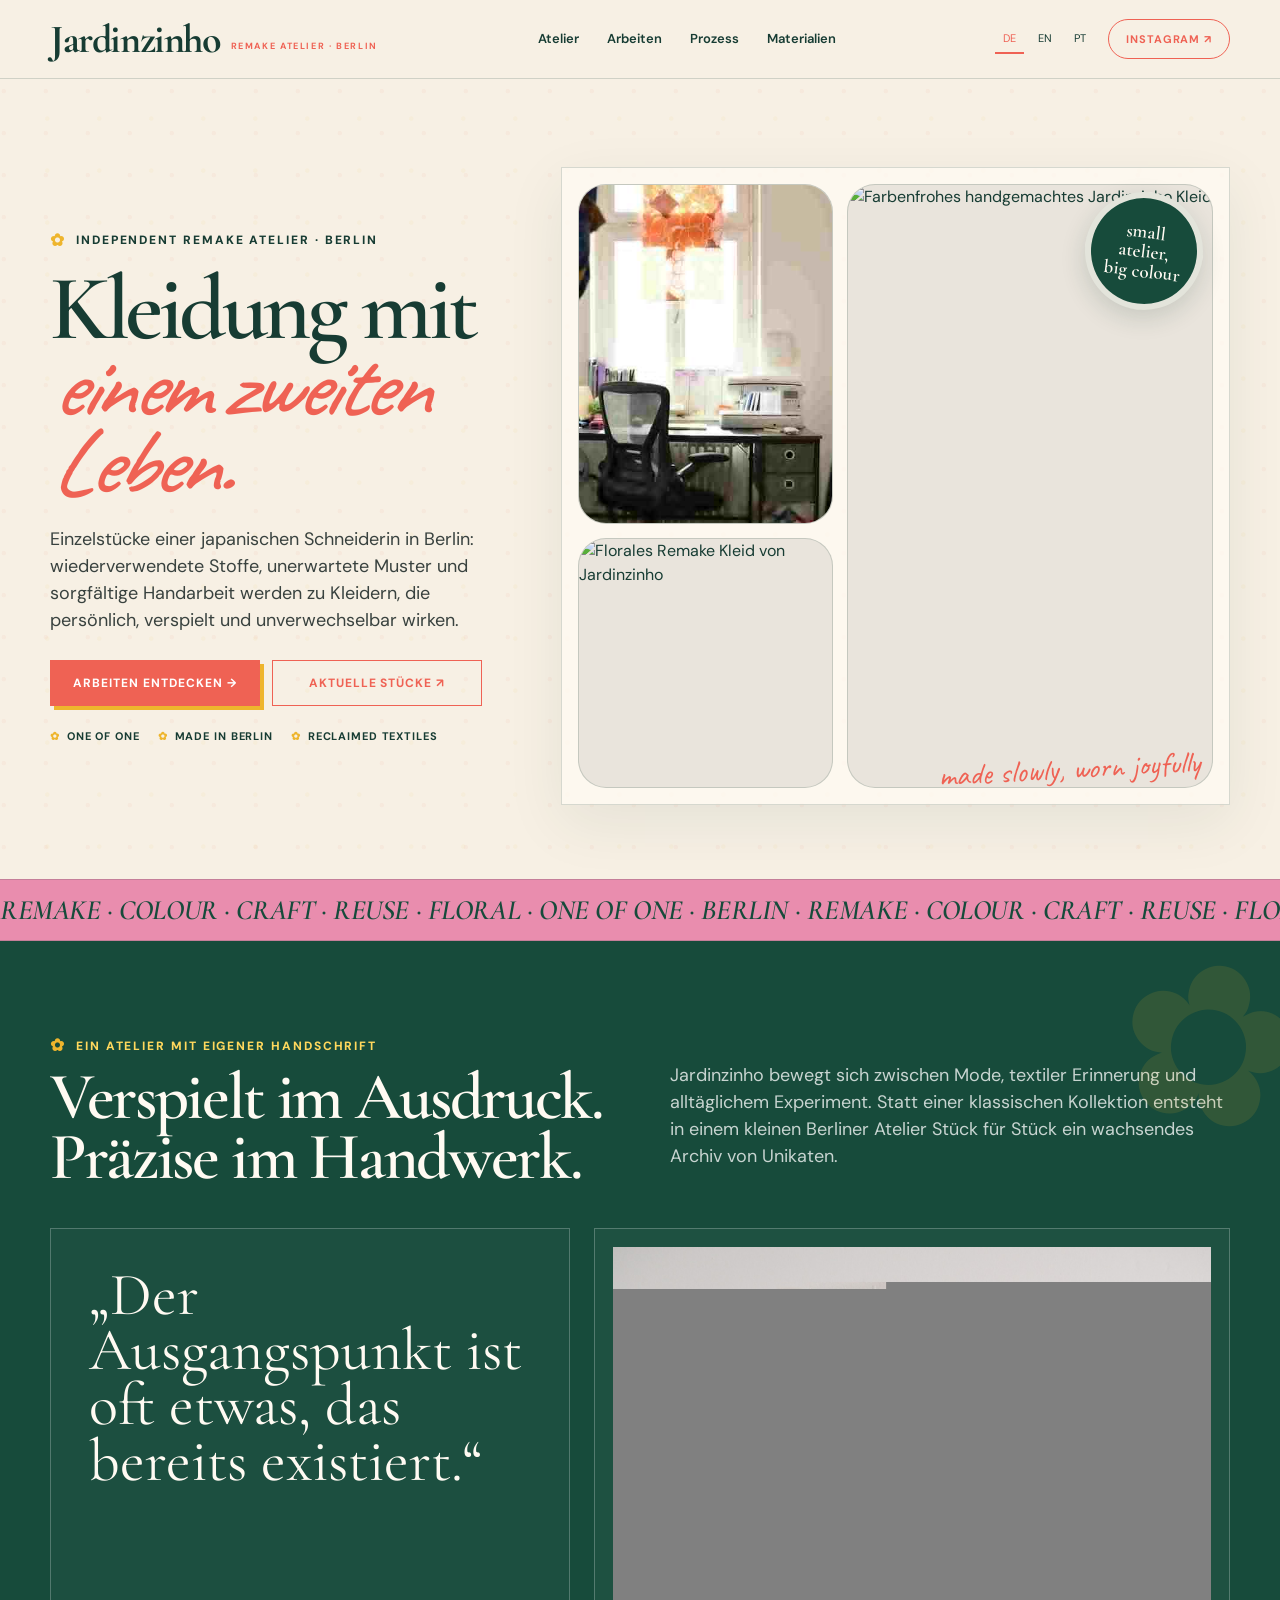
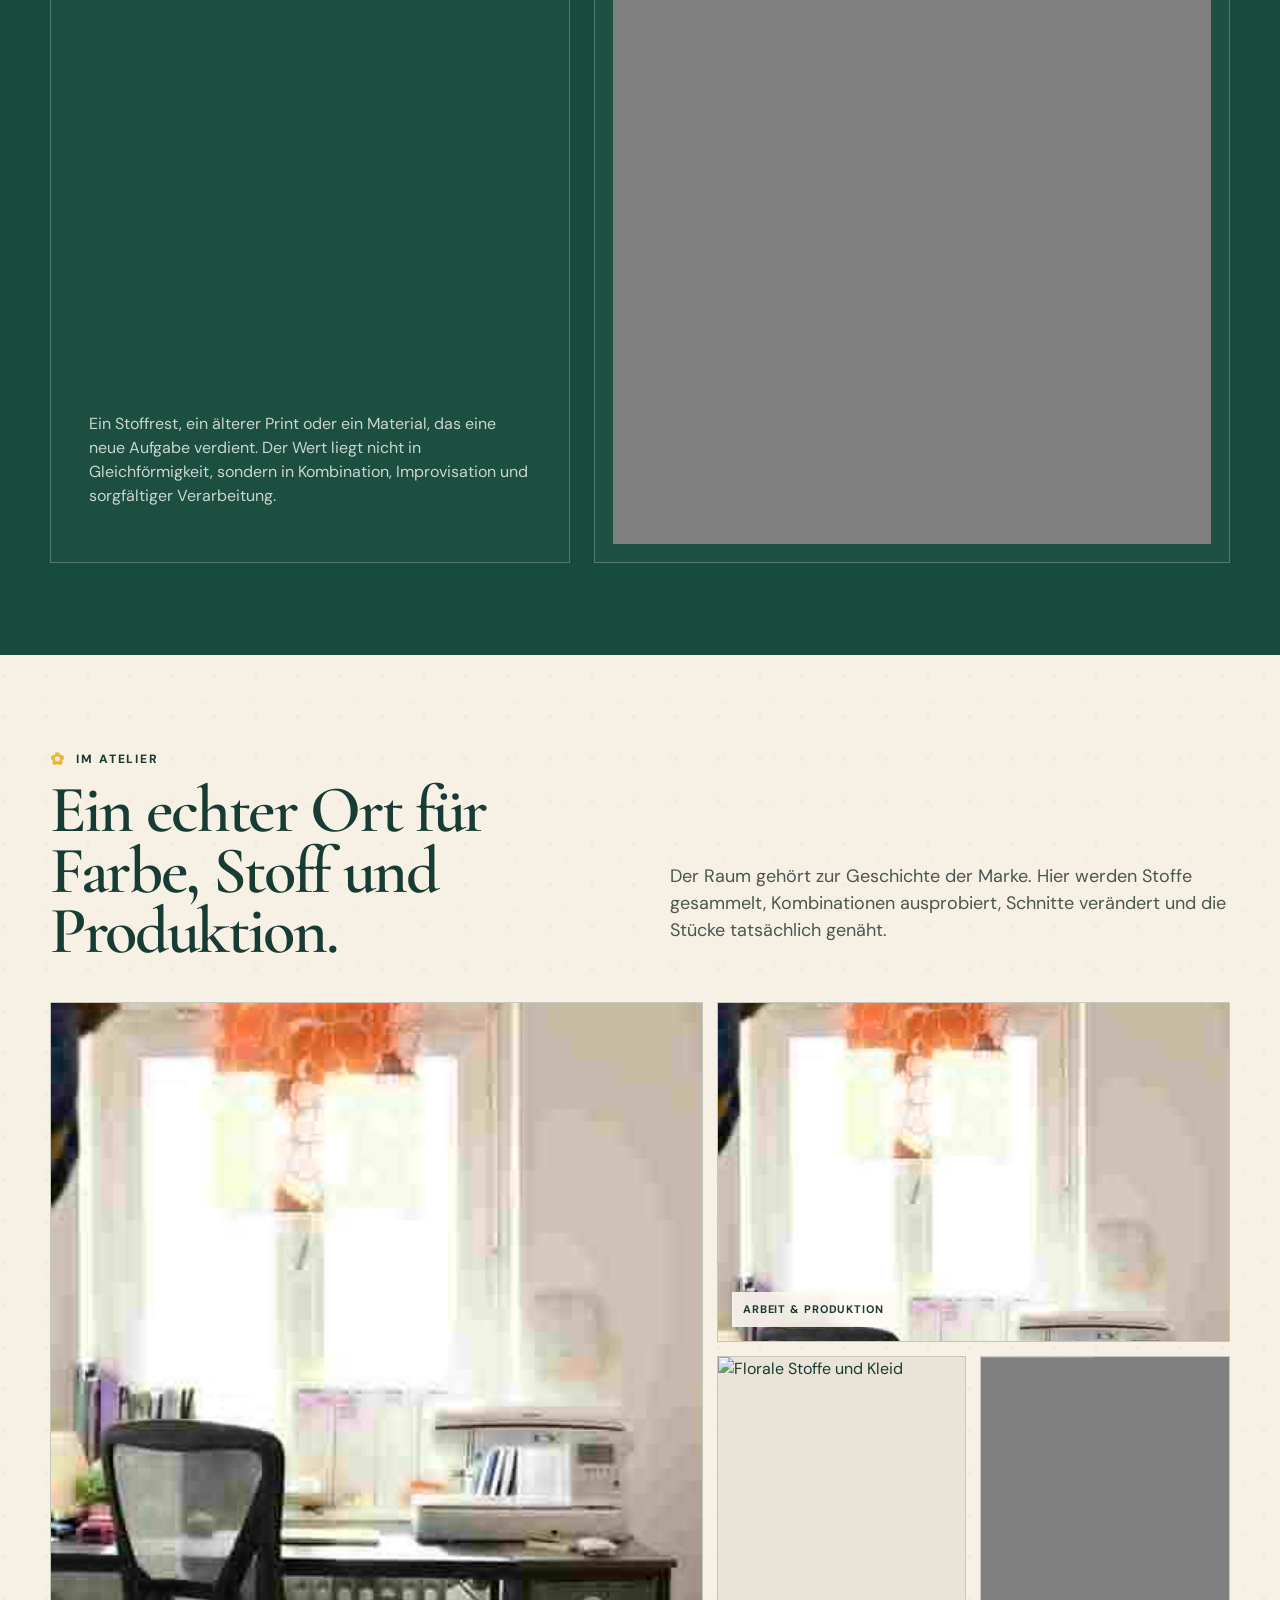
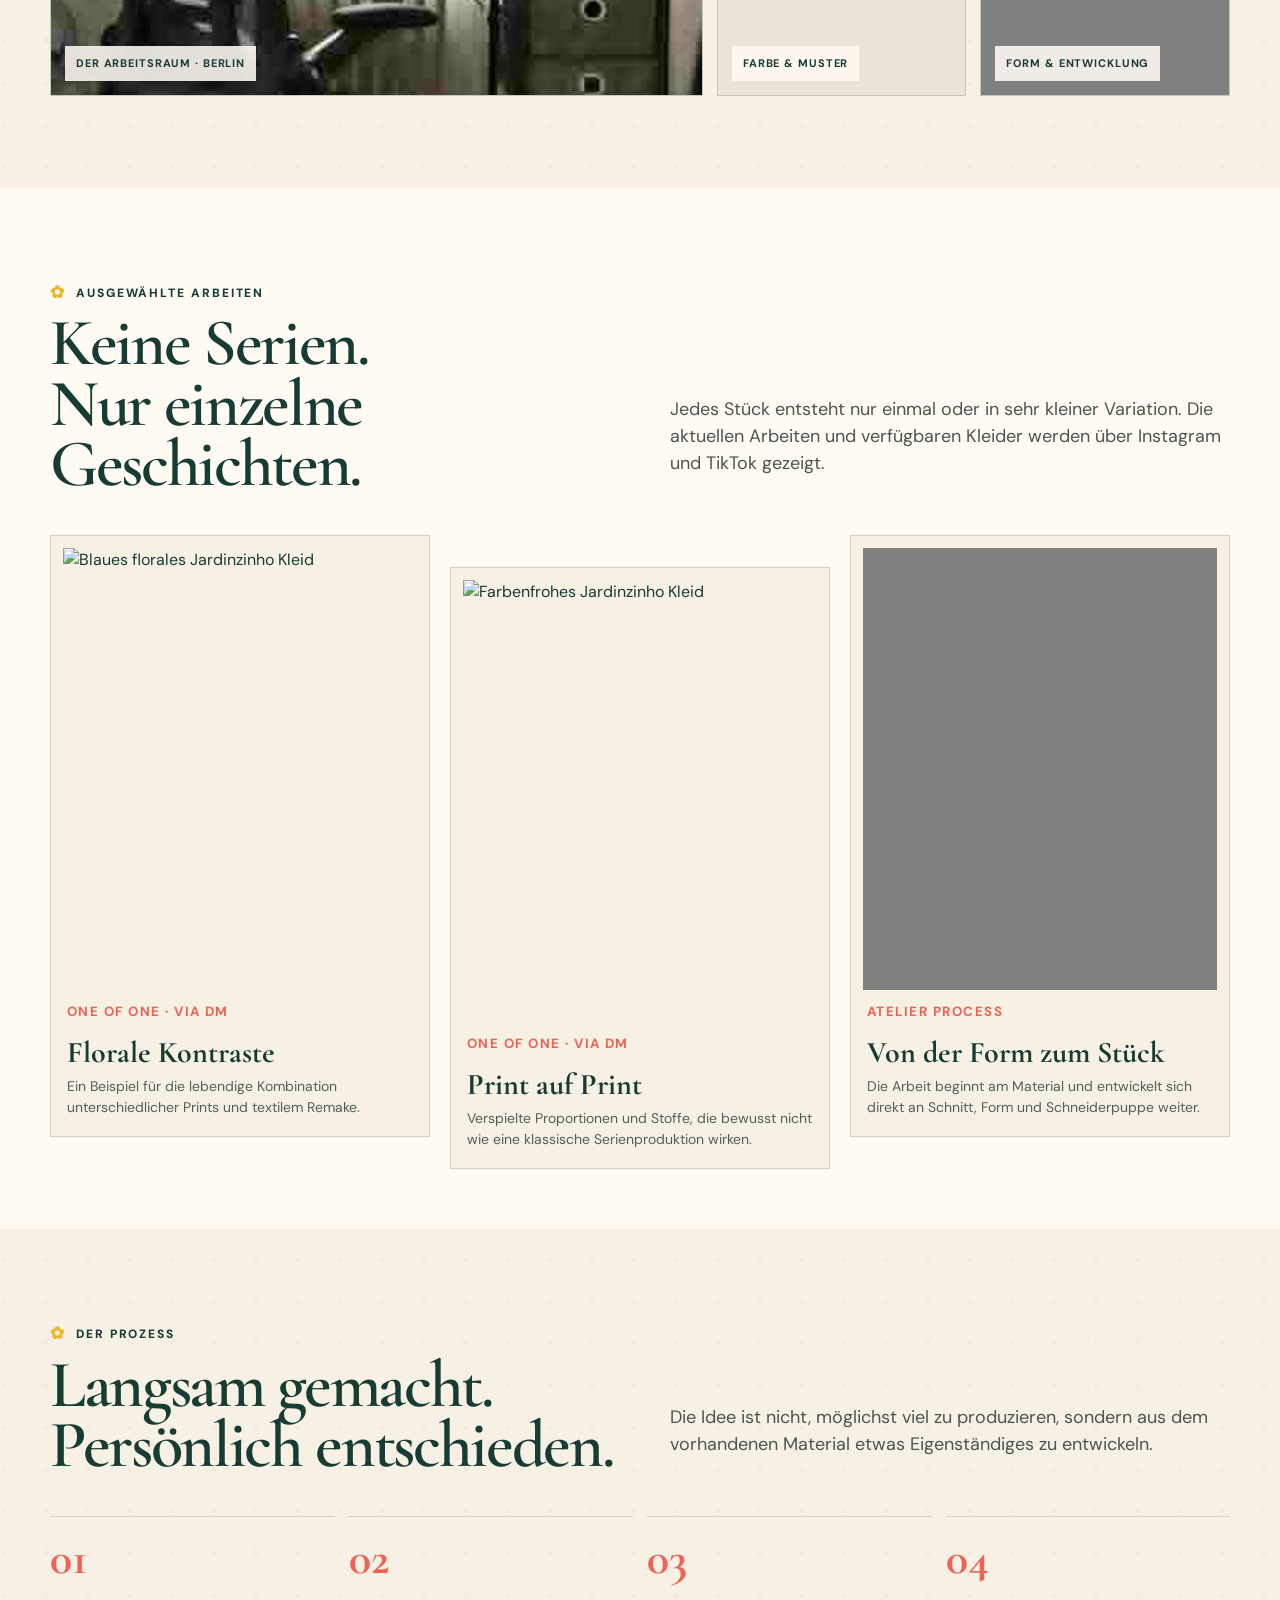
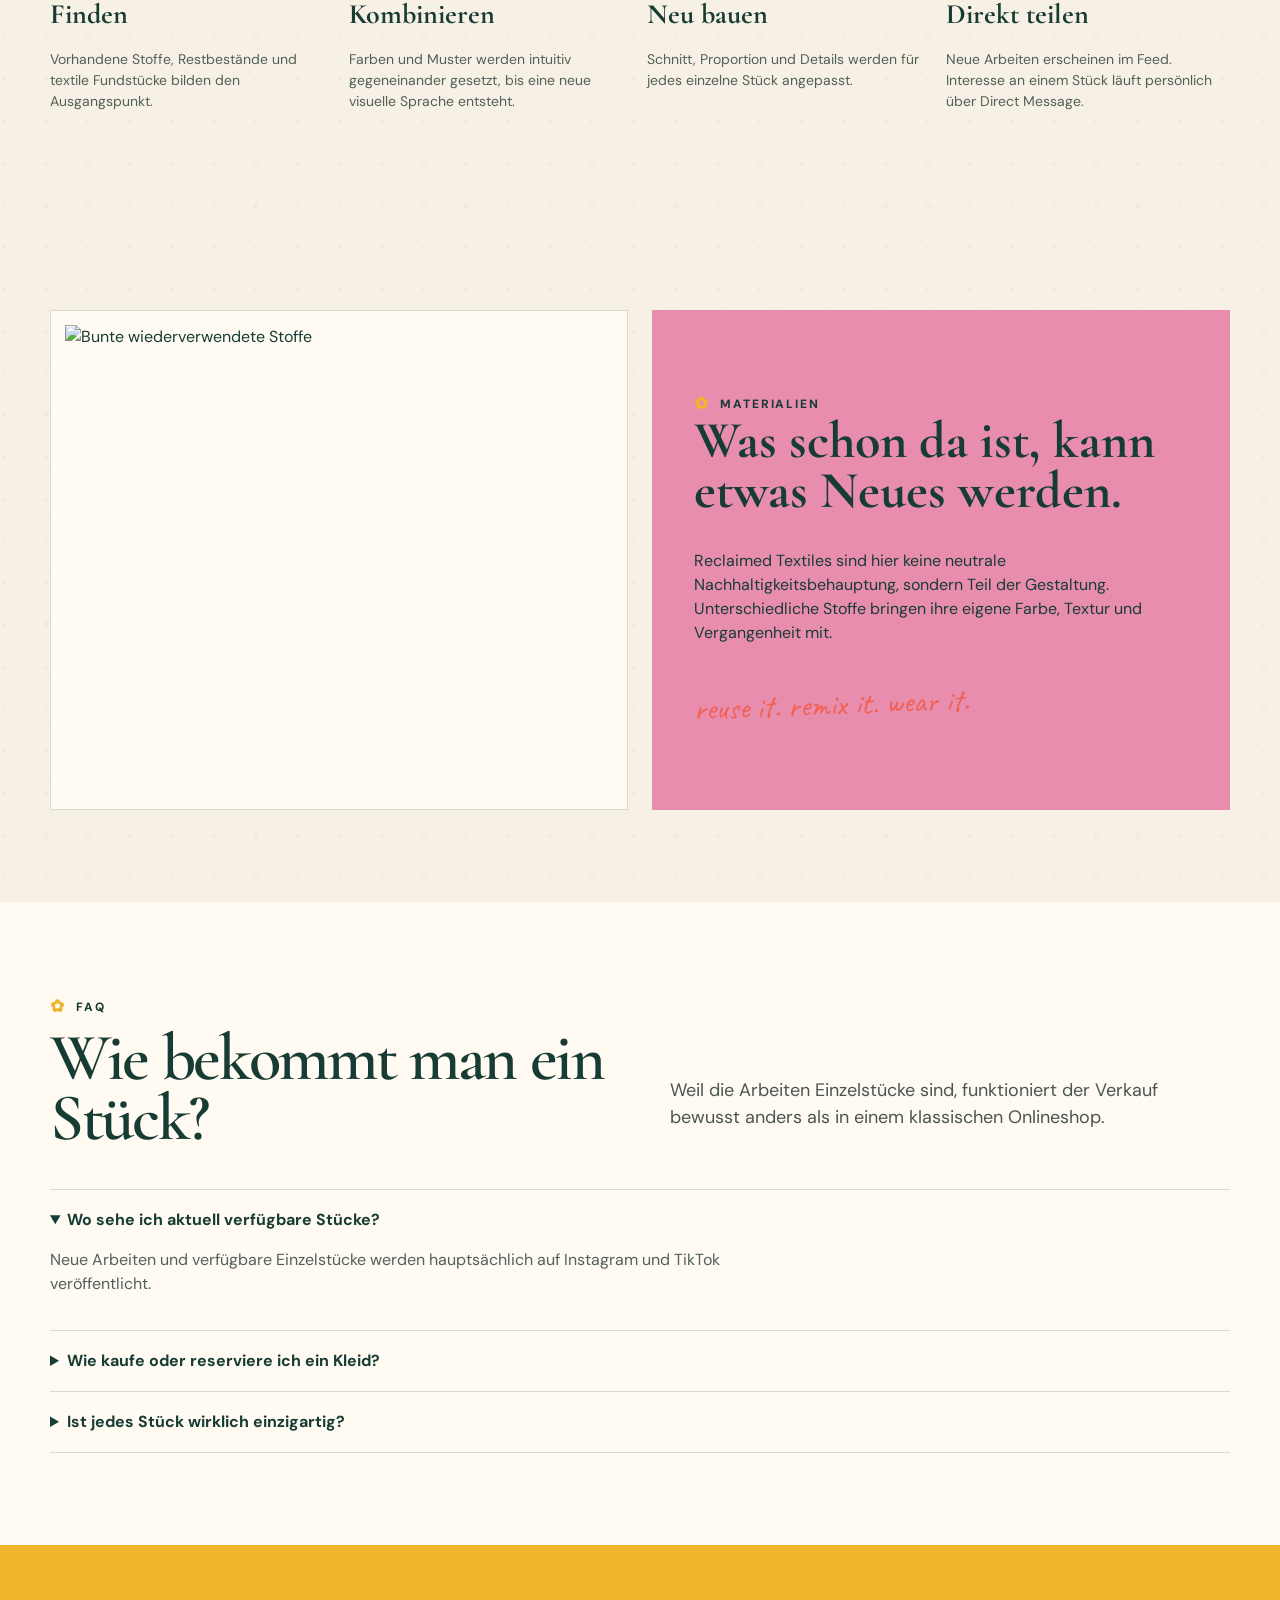
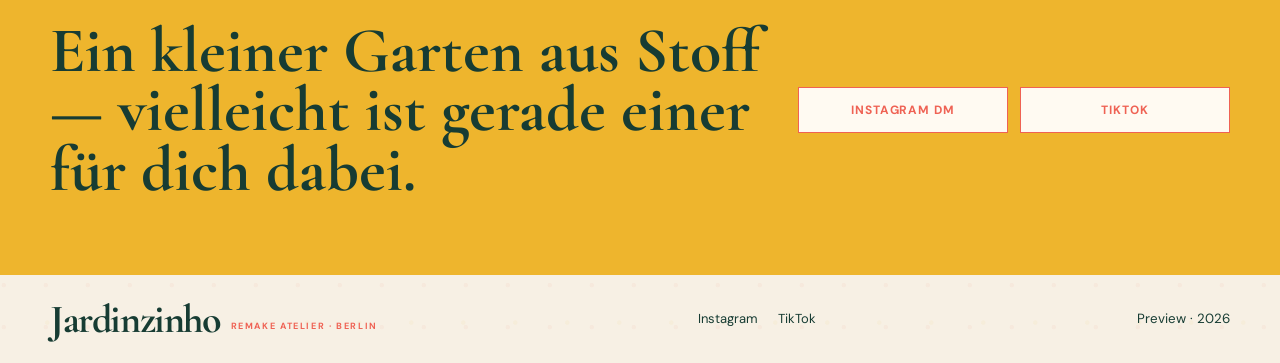
==== commit 3b0d2f96: "Deploy current Jardinzinho visual direction with mannequin photo" ====
--- a/index.html
+++ b/index.html
@@ -1,28 +1,31 @@
 <!doctype html>
 <html lang="de">
 <head>
-<meta charset="utf-8"><meta name="viewport" content="width=device-width,initial-scale=1">
+<meta charset="utf-8">
+<meta name="viewport" content="width=device-width,initial-scale=1">
 <meta name="robots" content="noindex,nofollow,noarchive">
-<meta name="description" content="Jardinzinho ist ein unabhängiges Remake-Atelier in Berlin. Eine japanische Schneiderin verwandelt Vintage-Stoffe, vorhandene Kleidung und textile Restbestände in farbenfrohe Einzelstücke. Neue Arbeiten und verfügbare Stücke werden über Instagram und TikTok geteilt.">
-<title>Jardinzinho — Remake Atelier Berlin | Handmade Einzelstücke</title>
+<meta name="description" content="Jardinzinho ist ein unabhängiges Remake-Atelier in Berlin. Eine japanische Schneiderin verwandelt vorhandene und wiederverwendete Stoffe in farbenfrohe Einzelstücke. Verfügbare Arbeiten werden über Instagram und TikTok geteilt.">
+<title>Jardinzinho — Remake Atelier Berlin</title>
 <link rel="canonical" href="https://carlosisensee.github.io/jardinzinho-site/">
 <link rel="alternate" hreflang="de" href="https://carlosisensee.github.io/jardinzinho-site/">
 <link rel="alternate" hreflang="en" href="https://carlosisensee.github.io/jardinzinho-site/en/">
 <link rel="alternate" hreflang="pt-BR" href="https://carlosisensee.github.io/jardinzinho-site/pt-br/">
 <link rel="alternate" hreflang="x-default" href="https://carlosisensee.github.io/jardinzinho-site/">
 <link rel="stylesheet" href="style.css">
-<script type="application/ld+json">{"@context":"https://schema.org","@type":"Organization","name":"Jardinzinho","description":"Independent handmade remake atelier in Berlin creating one-of-one garments from vintage and reclaimed textiles.","address":{"@type":"PostalAddress","addressLocality":"Berlin","addressCountry":"DE"},"sameAs":["https://www.instagram.com/jardinzinho_2801/","https://www.tiktok.com/@jardinzinho_2801"]}</script>
+<script type="application/ld+json">{"@context":"https://schema.org","@type":"Organization","name":"Jardinzinho","description":"Independent handmade remake atelier in Berlin creating one-of-one garments from reclaimed textiles.","address":{"@type":"PostalAddress","addressLocality":"Berlin","addressCountry":"DE"},"sameAs":["https://www.instagram.com/jardinzinho_2801/","https://www.tiktok.com/@jardinzinho_2801"]}</script>
 </head>
 <body>
-<header class="header"><div class="wrap nav"><a class="brand" href="./"><strong>Jardinzinho</strong><small>Remake Atelier · Berlin</small></a><nav class="links"><a href="#atelier">Atelier</a><a href="#pieces">Arbeiten</a><a href="#process">Prozess</a><a href="#faq">FAQ</a></nav><div class="nav-right"><div class="langs"><a class="active" href="./">DE</a><a href="en/">EN</a><a href="pt-br/">PT</a></div><a class="pill-btn dark" href="https://www.instagram.com/jardinzinho_2801/" target="_blank" rel="noopener">Instagram</a></div></div></header>
+<header class="header"><div class="wrap nav"><a class="brand" href="./"><strong>Jardinzinho</strong><small>Remake Atelier · Berlin</small></a><nav class="links"><a href="#atelier">Atelier</a><a href="#pieces">Arbeiten</a><a href="#process">Prozess</a><a href="#materials">Materialien</a></nav><div class="nav-right"><div class="langs"><a class="active" href="./">DE</a><a href="en/">EN</a><a href="pt-br/">PT</a></div><a class="nav-cta" href="https://www.instagram.com/jardinzinho_2801/" target="_blank" rel="noopener">Instagram ↗</a></div></div></header>
 <main>
-<section class="hero"><div class="wrap"><div class="kicker">Handmade · Remake · Berlin</div><h1 class="hero-title">Kleidung <span class="inline-photo one"><img src="https://baseec-img-mng.akamaized.net/images/item/origin/07432e4a08853bcf69de06843b0dc71d.jpg?im=Resize%2Cwidth%3D1280%2Ctype%3Dnormal&imformat=generic&q=90" alt="Blaues handgemachtes Sonnenblumen-Kleid von Jardinzinho"></span> mit Geschichte. Neu <span class="inline-photo two"><img src="https://baseec-img-mng.akamaized.net/images/item/origin/9ed1627e3fd5e74ac71676d7267183e2.jpg?im=Resize%2Cwidth%3D1280%2Ctype%3Dnormal&imformat=generic&q=90" alt="Farbenfrohes florales Remake-Kleid"></span> gedacht in Berlin.</h1><div class="hero-bottom"><p class="hero-copy">Jardinzinho ist das kleine Berliner Atelier einer japanischen Schneiderin. Vintage-Stoffe, bestehende Kleidungsstücke und textile Fundstücke werden zu verspielten Einzelstücken — farbenfroh, floral und bewusst persönlich.</p><div class="actions"><a class="btn primary" href="#pieces">Arbeiten entdecken</a><a class="btn" href="https://www.instagram.com/jardinzinho_2801/" target="_blank" rel="noopener">Auf Instagram folgen</a></div></div><div class="hero-gallery"><div class="hero-card"><img src="[data-uri]" alt="Arbeitsplatz im Berliner Jardinzinho Atelier"></div><div class="hero-card"><img src="https://baseec-img-mng.akamaized.net/images/item/origin/7317484b3f942104ae01298dc3954b95.jpg?im=Resize%2Cwidth%3D1280%2Ctype%3Dnormal&imformat=generic&q=90" alt="Hellblaues Vintage-Remake-Kleid"></div><div class="hero-card"><img src="https://baseec-img-mng.akamaized.net/images/item/origin/07432e4a08853bcf69de06843b0dc71d.jpg?im=Resize%2Cwidth%3D1280%2Ctype%3Dnormal&imformat=generic&q=90" alt="Sonnenblumen-Kleid aus gemischten Stoffen"></div><div class="hero-card"><img src="https://baseec-img-mng.akamaized.net/images/item/origin/9ed1627e3fd5e74ac71676d7267183e2.jpg?im=Resize%2Cwidth%3D1280%2Ctype%3Dnormal&imformat=generic&q=90" alt="Buntes handgemachtes Blumen-Kleid"></div><div class="hero-card"><img src="https://baseec-img-mng.akamaized.net/images/item/origin/85ee15b225e58257e7c5a3e661fd82df.jpg?im=Resize%2Cwidth%3D1280%2Ctype%3Dnormal&imformat=generic&q=90" alt="Jardinzinho Kleid im Atelier"></div></div></div><div class="marquee"><div>✿ one of one · vintage textiles · handmade in Berlin · remake · slow fashion · 小さな庭園 · direct message · one of one · vintage textiles · handmade in Berlin · remake · slow fashion · 小さな庭園 ·</div></div></section>
-<section class="section institutional"><div class="wrap"><div class="section-head"><div><div class="kicker">Die Idee</div><h2>Ein kleines Atelier für Kleidung, die man kennenlernen möchte.</h2></div><p class="lead">Jardinzinho verbindet japanische Handarbeit, Vintage-Ästhetik und Berliner Remake-Kultur. Nicht als anonymer Shop, sondern als persönliche Arbeit, bei der Stoff, Geschichte und Handwerk sichtbar bleiben.</p></div><div class="statement"><div class="quote-box"><div class="quote">„Ein Kleid darf aussehen wie ein kleiner Garten.“</div><div><div class="hand">庭園のように — wie ein Garten</div><p>Florale Muster, unerwartete Stoffkombinationen und sichtbare Handarbeit machen jedes Stück unverwechselbar.</p></div></div><div class="statement-photo"><img src="https://baseec-img-mng.akamaized.net/images/item/origin/4e288aac4cee1ea2d668a7c117fea762.jpg?im=Resize%2Cwidth%3D1280%2Ctype%3Dnormal&imformat=generic&q=90" alt="Rückansicht eines floralen Jardinzinho Kleides"></div></div></div></section>
-<section class="section" id="atelier"><div class="wrap"><div class="section-head"><div><div class="kicker">Im Atelier</div><h2>Hier entstehen die Stücke.</h2></div><p class="lead">Das Atelier ist Teil der Arbeit: ein heller, persönlicher Raum mit Stoffen, Büchern, Skizzen und der Nähmaschine. Entwurf, Auswahl, Zuschnitt und Verarbeitung passieren hier in kleinen, konzentrierten Schritten.</p></div><div class="atelier-grid"><div class="atelier-main"><img src="[data-uri]" alt="Arbeitsplatz im Jardinzinho Atelier in Berlin"></div><div class="atelier-side"><figure><img src="[data-uri][... ELLIPSIZATION ...][base64]/IjRFpREIy5pt9EWdSvTWqi/AklblHAjwR4X5GSgw0VL2EP77su80EWaHbaGttmcqOHVV/H98lWiq/YDiJoK/LZ9gKSjNRvzTdfoWk0/Jauwl0X6FxROUv+/c6+7CCS55FfP2IwAwUdIA7Elx7KJftEkXT2aG+mJIvNF74SrIWty5dwAhEbu/8AaggBFSOby0IgmtG2phM3oypZ35R2VRhTPcY28OCopVqcX+dBuh85guYWCtnUCiy6VxBjLeTR3cxOTgtHJY0jxpErR3RyR0f4aO5x+vFtvnkPcm7au56awbaLAi2f78jZyzuiq9pZny7YCcgbNb7uCbT7zLBRpgsN/L8wC7vV7+SmNkavNh5XwyMaHzP5k8+gqXl/4FCab7+49uUkurAVMGMjhPaSEGEu4fIu7d70DxfqpkiAzmh8zf1NVGsjfAz0/CmwXiOEZFfeTN71eaMUdJJEhXYHS/F2y3Fsd0sQey5TRNHRAfb7qdHlJaaEugG8IlDZcaJhLV7f/[base64]/rCQDAebziEJm4nbRv7GdtTe1UYfNfbwUA68lZ9UClnICrgQbrzjCs5gQmKQMZUNluG0jAuGuulnUd5+zLx0rKkt/v60b+RGgi7LWPrvRTOFpOQAi1GjnA41BCQfdjoiNMquUUZe/Uvxw5CYV4Sbl7Uj5lgpNXuSVQiAvkQMOdDoSJ4XvO5tvwlPM3d4LwiXnsqIlr2GFg8yY8gf1AU38gKo8liB/6nRzOF9fJ8VMBTBGOwpjRDHYuoHuZVBjlKWZoO0OZ/e99oDGSAIINp2PeD/Rx7FoN8zsiMh2tavhycPb3Qwj4Eb8TJYpXvn/LbzYyL7C1Yrn3KCxcHO2Pju/1QY1q/ExRX1+kYb/Mt+AtZjrZ96Y7oJwQ2MUGur9M62vPm7jGzVVNaUGbz5DPajSFIs57xJQHeCb+zNO8v2FWKdJPloDLXOkMlZAmKh0c2BFP9rly64o71Cvx2xHSMZqnMLP+TrhkkUYjST54XMa5jQdKlUj0g5qTww3/sUyhmRHdiNLeV1k69TmrvLvdoEUmO2w+dzvFKAmivGq7uazLco+yaJIAZXnyJ1T5vR3gfDsPJ7TVcgbijc85qrwBdNzpprGZOMVWTHtKh1++NaQuibFbHuSIft/AWM5nOwjvKKWHXjfDTq7W4YHDCSl+C15JDa3YC+ZDsepeP7T3y5MZiK/PhjOZZn6d3w06KU3aJb7mzEOAfglGJFgNlAnXM9vJTdoVRv8Tl3ml6n0k0fMup4nxdv0m3/ABm5/BGJiGCTrXNWKNxSX1d1IMpKhi73nWLf8AQHWaWBKGXIoxg0L5m+TzAQczCpvL3Ac2gzQ2V555ZCQqSdA0wHLH4iFYgpbPQfJu5hF1PVThX9/P85yc0iiI03zmS7bXdt5Z3akXiVFB4K7pJrCx8yb1PnaZPEB3omOW17oDqnzDpp63aY/4amj+HZx1qfMFBxgDOyMGTjs2CCIGKEdV7jMcyOPjJN1i1Ag63ygctD5m/f9xBbdwvUtTG8nH5tZq8J9CEpS0rqFFruWFoDEQr/HYsmNuSse8cctPi7Dpc6tQj2RNfb0T/BpvqjDLmdBeMmITKaKIor5ycNvG7MHbQ8wM7ktsWO2QBE7B03Q6T26E/wCvDuj+74V4vGoMNIUaV7yUv1SMQNka1euR+fuO80QRHkmFeUyxEPqm4eQWXdFuGYiCq22yR48GN3wIoeRZagwOW/ZMdXDOVLlGXqlWktBSLd61bppTkLghrVBcE1K5oZ9Tc8oFwGL3zBWg7XpJoUN+0OsZ2EMkWbu68PaJvZCTqr3SJBdeka4mlwlDdAoCtPVsmIIUrNhbo91gqZY0Ho3zjQcDVbMGHVpiIIvpmJL3KF8ZwryBVMy3yK7q/Il82p4RPxUOJ1VFwyXO6Bq5DAoFQ1mBmYGXSBegXZ32gZpwDhRm6e2u/gmmrfFfMi29DKmzcbTwIS0wJFMr8zZXTWSHUd1YEuKPgl/sy75rqn+BqQNrloE1IAa0kwsZpAURl6bzDf/ZQFbFaikXUAlRRM0TKHJBfBJjWNSAoafF2tQvMgvSoJq4MkdnYo/oViSfaVBYNBwSN2hFe86/SJLe6kN2Ew4/Y3CR1Z+bdfQf9x+kBs0bYr0F6KT5a1CoM5qfJzk4sUu8+RD+/Krzw+EbefZmfsCUuESZi3vK6fMbl7+SkNmoeBc+N1gN8jtpEfNyLNMyQYR/WpkDcInjkTRQrMKTvRsO5HAvTWLTIXXHD0wS5uN6fTMUfC4ZcLzN5kJuSbJPZEPh20RLaOPSoSJQHN9roylVGviJOnWu7EzxRA2Y4ud0gc+PrFMQECAOpPNawzHvEwLGmBEyukdPXrOpv8Wsp/KUpi0HO2eS8hsh50H8I901HfPVpSQk3bUEHUJy7DJsDVPjvhF3SVfvZi6ziR5ZBc+JNEbeTKIxNLly3GFwYhxclPOAHkJNlLwk4MtQYBFppkZ7x1NdAQTSjl1DbpY8s8uGyjdUUVo0B/i4a9fkP4JGxMhjrwrFLWkzRdIMui1JNGdkymYStL572XMOROPbKqPHw3eVTNVHL55zrc92UYpmlo+yA7ezoEzuXs5HvbWMjjXTzN/CSy6ErmoXtMN6U3lp79+dMKvvQU+UGerZAOCJpNAaCwBNFJCclnGlI8ZZFGhMhk5BmANeaMCViIxvw8UkqIJiLvDuTn3+m26kVTbPVvwhBve17Z1Fu14BdJgQRWb6M99UUZZRXEA8DKuX6BYpEwkq4EaGCJh3kHQ1/9uv2tqe56/EI8+DafMQxRovAj1vQ6g9Uqiz3xIBHvekkfu3XnrRVGc0FbJnQLcCBxWAwevaJiiA8/n9bBg//8QAIhEAAwABBQADAQAAAAAAAAAAAAERQBAhIDFRYHBBgJHw/9oACAEDAQE/EI8nHqg6pYWPZN/TLvPWG1fO0lQlbFmOZ+oC/eH1Nl9sqK8S9YwiE8USh/EE+OMdLk6pYPQ3FRyRhUgTAeh52PZADht5MGm9L7b9rwbT+j2JiQWNlBUb7FoMbyzOdWlyQaUv6P03blZSHUQnvfxXCrTWPkmoZEEhP++Nte20Qr8HKeUIftso4QZm28dnOmcbxt4rI2xUiS58QbuICCp5qR1mlqFdGRgrVR6OkGnmZV5Y9KXS4JXfWHx/5/8QAIhEAAQMEAgIDAAAAAAAAAAAAAQARECESMEFRYGAhcIGB/9oACAECAQE/EIHRp7aHAnXa30DvQHvLjgw5+QvuQR1Pwgw9T+RVywN6F1rSq6owJG+wFwHDlnu4uYz3YEW9D6hvpfRKnpJoedGtLrowHLiFgaX1Eaj7j6+BLyE5hQRXOwl8AsfR4UBCQWCuV8S/pDQF7Y8vkybGUAEVIQo0+zzIgopJ0lBiJJMuKW5d/NwqUir6TLYrLGyYRThY4vlxzW77bImrs/6T9BgsT08fvfXqxg7cFY2kPG98RAhL0fA/vIFHo/HeEkW0vVow1p7xiRxU0nbTupxBY+L4n6j8wVVcVvu4T8C3YWLyIKjuhfZzuPjMP7g/uDctv6h8sTvsjBfLKmYR3vBW/LKvBlDHzb21zpScZjRHZKleX9P7j8rH9wllTGab5Wc0t7z2GtEH/jT13f7J9X0S7JlQBSFukNoeLx8Z5KrIV26kcO1cVOyKzqUcO+g1Yr8UxEfEvoO9ZXsZ+S+XFI7GzabXl1Y4EIVEBrIiIhCvLKGP8AvGXkXs9jC2JTrF+ttcttqMrDHruc+ID4ol8mjSjCAXJJsfBJJJI24vtcibncXtP8A/8QAKhABAAIBAwMDBAMAAwEBAAAAAQARMRAhQVFhcSAwgZGhQLHB0fDh8VBw/9oACAEBAAE/EO20CQkQkIbHwmzMll/[base64]/ucM+L+uVYQEo3ix8/9Revt7Q0e7jZvn4Ev9RIqF7RMtuLUZUb8yPPu+VLOLF00Q04ba02laRl6+/o/R/uD8OHMeTYIcrsTj7KQxHxHylzAywnRSNu88hKmBoCs2H7LSVozknraYjl81HyNydgDTEEsQXT3Xk3GYle92Ce1ZOvGfHF+Dplx9dvsfMJG5tEMVjwSAnmQHAXN2ZDHhqOdZIjiCQPF6y//ALFE49Y+RIucZ8ZvNBk+cxsRIwkOnLKz2TmjtEaFyQPJ6JtdDCCPZIKWc+d+4wQp7xMaJuqRNDO0onmksAVYrYD/M72VVVTDP01tKR1VVRnuccULfGCCCL6sbAgMaE12YfEUHidCVjt9Kaa0qE9/qq/B3/C9itIi+VxiipMVAwuV1kt3GMQxpfFEy/GJjLbLFAH4js87BNOqgQMym5oCCKCTuOBnbLq9uA0PbeNxvGtOY8U7Ny7x3xP2Zltgj2zLsPnNSSGNjgz0nE8nJSSdsrG5OZ5ao5M/zSvxsOs7I/oQm6E1DNMze5ofbcHcvUrspAtfrRAPhby3KyMAFxurKTX2o3PrWEW8buucL/PwaEPBhBPON4cdMiHMjDdIurCrEQUCvXM7W4O+pAx85i37XOZEYCgvTCaCa36ZmXAFwDAf2JZdTqGvTNeHLJfFvMCtY7NyLh4r4Ydpd9Jby7Xwg7d7T5U2YJ4VhW9jxhUhIH02TJd7OFKs/OuuF1WLq2gA6agDHsVJhfzr/u61LlWHW8UECJCRB5cXtFKH58Xm3xhWHFj4LxUS8zffZmNGTeOdjl6RHW9LoU3/xbhePrpw0isRuAVJS+/SJ8UtOuJjC4Ap7zH6f/WncLhpSQNkHs/Pg6zgUN87RhHvNkSc4sXzvwUQvfjlj+MKw/[base64]/O8NnQCoqRn+uCgH8d6z5kzTECDcAla8PTbZ8UuJ1wnmyC8a1p4y4jXNF6UTgMFvGbmH3bybVv3L4WlJKG8rAdnqpi1uBPqxgoB3Y2icWAohkPwLvVEkntPgx3BzmuP9Y6pafG4Xgp29sRcM7epIK/nvvmPia1dmMjheQsFAJWvcdOoFxbfu13f6aRBs+sTcyUbu29oHOPNd2gfFRP8AbeB/oE4XFy4XkLB6vz6Iyeu9ADh926FmiRRFEzd46zvjMLvCBx4QMyJ4IqQUgo06jnqGM9vNDkAdn4ntB8LqTjLmbP5+3r8ePHILi7aLoQaNaMlUNkoGhYSgdaWfFxuLhZoA0r7Z2B9PZNMPb6+jx5WY/i6N+PbFJ/6R2aiHhOk7ZHflEPpYA+ZmMZhSUS6/1S1lA7aXbJqH/ZIcx9fR5/omHqAiP1iIvFvvNqthPZMfT0WrzX8f3DCgJI1dTYb7sPo6PPlaxzzjETRwiKrmuRaOo/SUnLaop9XTzaBeiw02QrvGI01xYCyvFtNqRqOI6eeFaSNBb6RvJkDS2kW/mg6kbUJCdAfh5LCJ3CuxiSEY65zWFZvxeIpnVVW+hiBgViXsxkFOg19PFu/SIKHSXu4VZ0xL6B2Z8N4mg4btxiAx6mvZteZEP15TL+mHgJx4I0VqUiu/KiZfEMM9YkW6RMsIzfNGQE8j9Z5Sk+aSwPT13oyHGSyHPMN47FXFfQM8B36RHAQDIhnHOqnu42zQoYx3NGQ1jiMuMBCmySlENo+YcIaUdT1nNQB3yg6OroBaGypJP3o0nKX+38v6th9eQ2iA0lTWUgTfqh4oXlH5/[base64]/[base64]/[base64]/UdfVLfnPjNOsoPAGvm6ZWN35MYyGTQCxzay/iM+dSbDUFuMP48CE65+DIEf/JUQ3sxtO8yD5rwa64smJAuiG9IlQszepXuCeDhiiORbgol88nCNaOpWwxieSR0HgKbUqwYEfbxRdeitHLHUHgZWHcYDhvQT3V4LV8jMj4Dx5GfdfC0SYdyUpOfJLRS/D1gDm21qmAc1yVNCXAhCRxSw/7r/dY8DluDmzp0F5XtaGgk4TwNeSuRl/UVO3sn39HMpnuZVUcA6d4eNPXQEAO9h+zbfN1ZQjGmUhBWCdMbbkjhSJoQcUmIuiYjbJDZww/Zf8AYD1HQ+WfF0AYpaAU7kcpAsekl4+keqdIq/[base64]/[base64]/ppF75N07dNvr8WCSK5lNY3tr+Jk0jnsBcH1Y2J1pTyvSU54Z0gGHgQMArhsr+JUFoZQXsqzcV0KQ7Jc3XGgWZBuoKlU2eiBqkeQSvVhIKagDn/M0kMRaU7+7JIer3VQSi6rc++1h4ibBUhfN2Bzj2cOro8L5+7q4lxH32M1F3sMM9bVSqnQsRDYXSqiiax7rRNiB1fbsSp5YoEyRZVSPOI8JFv0H1YxGQ7N2xfZ3D1DsDd3/iNrZO7Pf0iPuxhdB2q2JIuFyIcwcYfz3WTGz1iSEKQ6VNZhPEd5/5pBU4MyhlbvkoR4jNA2sCYvj5DsrPc9tmqlWEfZnQIzu8J9J2V6ybSY6dDM07dkh4SnymZGoeJRqeGFfuNe7ByfdptBmfo/a7tLoApEHVAwu5hOP5S9P8A0tOdFFci6llZiVmDV+DiofpljNcAIIvR16Upe4AzBe8w5bbv0LHcaX7N6oAuQFlcyIaA+XDIbMe0mAuIOTkOIiDTW3aSB0X3QejGAUGDyNKC2vpAPiEtHmKauukBPwv3E3b/4Fc3XxNRgR3hTJRyAXPhaWnUunBHdH96NAD3iZGa+y/Gmv8AdIb92iWX7jHwhMY5CS0yK5ebLbQDnkrBdOUdvPV14VSQrGU5/8AavO7Cxklb6MUgSKWsCfTcv23vyGeamYsEOUJRHnYrQgVIbNpNF7O4W6f7rJqJWXvpOAtsMe5anvng9+p8i4PqQp3RzezhCeLBxOgh0gb7p/h/[base64]/LGe/7nFvXZCCSx/ji8zrECdoRFdnOXhkzaAUFkJ3O/ZASeftXFA6TO02tEoKcECyMjgo3JoQqKaCTQM+WG1LboOz4P8AdiJCQI6zYsiC3lJSW3tbc4/oTNniEzPMqEwtS/XWrxRNF+8+D/AKv1DHV8gEpzHzqhBpqawxJEgQNKzyJZm3W2Kr8MsHJZZW6w8bBvNcBzIoBPTQtPTNfB1ZRrTzxZl9x3yKwbJIaAFTf3j0tkpISJQBDZmfS3t3MZguUeTtwZDTBaZsAwKkd3k+/BhDWjTv0atAyrLKcjRqZsyplGIM7Y1g8N7o8mSJHI7tUhDwS+Kf9J8pqztd62KBcWsxVs5VsxnPszS1BP4IipsPRCHa4VxGaeavvQGbMoKDADcN5Ee32GCKfD44EvcsphkLIqeY99vp0/2uD7a12NLanDVgzo0MEXqF1cG+aHrG3T+aaP1v8AUDJOlc9rMZp3wWxGLo0Vz1cDT85vLEArRTNNjeSuAnBp1+hDDuPcTYiJ8DVYzDQp4CjskCmmxtj3xZK4zkjn/AKZkZKvbfGWkZAaQPOAeYMm0YSVkFKKsFjquewNmhkpMlVpN544UYpuHgiiBfeLohDfR/tIoMriQw66IT8Upe+QTt8otJgWRYWLKmU7IZ5g3cpmgHKu8F2lIRGi9pHbTdy1f+GXvJMfpda5TwjlUxL3PDQTN1QdPwpZdyYZdCnHSvyr5hvjb9q51wCrkpykPcIBliJNMcdaYNAAkKuo2GorSgjGlQStag65GUICJ/rK0JyS53YD6LcjbiMPERLbNoURjxboQCe1oR831TReLeAzY8qpccP7mR6xKrUFHzH5fHWgH1gBBuEHxzG/Wd5rY6FsQWgwM3MnZkKXOQeAWf2BJcLQo/4dlp9tpte+n/8AYhif22Yq//afrvJTGvbMp8WSoOV6KuhixnrKHhp4CpC1D51gG6a64axiq28BzXeY9bAfgaxPzeTFqrJaSXdvP1XmQvoIBiBkzLHMIbMMG+5JaXiAXQPxb7/Hk6ql0KA4pKNxaqqHIAXsvft54wvzNnOsFyV6fMTZTE7e1zXnXAvjEslpj7DNNTg/E1eMLvJ83QOTgvu07ZoDuZMeQjaHrOdutEj93Us8JOxlMhR2ROXNoYMmraVA7/KgYLgfoZaNFSkBUboGyGPfv2juxcQa6UznwJFInGkQizGMC46/NNE6qp+q+CwJo19kVbr3XWCcZVVVAtMwcVKL94kxnWtIU1G0/eMtpq+f7zjK75HVPTmlwQsMF+1OVfaGM1MmR//Z" alt="Nähmaschine und Produktion im Berliner Atelier"></figure><figure><img src="https://baseec-img-mng.akamaized.net/images/item/origin/84afc930a2965b12515afad370d2fe0c.jpg?im=Resize%2Cwidth%3D1280%2Ctype%3Dnormal&imformat=generic&q=90" alt="Florale Stoffe und Jardinzinho Arbeiten"></figure></div></div><p class="caption">Kein industrieller Ablauf: Jede Kombination entsteht aus dem, was verfügbar ist — und aus dem, was Stoff, Farbe und Form miteinander erzählen können.</p></div></section>
-<section class="section pieces" id="pieces"><div class="wrap"><div class="section-head"><div><div class="kicker">Aus dem Feed</div><h2>Arbeiten zum Entdecken — nicht zum Durchklicken.</h2></div><p class="lead">Da viele Stücke echte Einzelstücke sind, gibt es keinen klassischen Warenkorb. Neue Arbeiten und verfügbare Modelle erscheinen zuerst auf Instagram und TikTok. Wenn ein Stück passt, beginnt alles mit einer Nachricht.</p></div><div class="piece-grid"><article class="piece"><div class="piece-photo"><img src="https://baseec-img-mng.akamaized.net/images/item/origin/07432e4a08853bcf69de06843b0dc71d.jpg?im=Resize%2Cwidth%3D1280%2Ctype%3Dnormal&imformat=generic&q=90" alt="Blaues Sonnenblumen Remake Kleid"></div><div class="piece-meta"><div><span class="tag">One of one</span><h3>Sonnenblumen</h3></div><span>per DM</span></div></article><article class="piece"><div class="piece-photo"><img src="https://baseec-img-mng.akamaized.net/images/item/origin/9ed1627e3fd5e74ac71676d7267183e2.jpg?im=Resize%2Cwidth%3D1280%2Ctype%3Dnormal&imformat=generic&q=90" alt="Buntes Vintage Blumen Kleid"></div><div class="piece-meta"><div><span class="tag">Handmade</span><h3>Blumengarten</h3></div><span>per DM</span></div></article><article class="piece"><div class="piece-photo"><img src="https://baseec-img-mng.akamaized.net/images/item/origin/7317484b3f942104ae01298dc3954b95.jpg?im=Resize%2Cwidth%3D1280%2Ctype%3Dnormal&imformat=generic&q=90" alt="Hellblaues Vintage Kleid"></div><div class="piece-meta"><div><span class="tag">Vintage remake</span><h3>Pastellgarten</h3></div><span>per DM</span></div></article></div><div class="actions" style="margin-top:28px"><a class="btn primary" href="https://www.instagram.com/jardinzinho_2801/" target="_blank" rel="noopener">Aktuelle Arbeiten auf Instagram</a><a class="btn" href="https://www.tiktok.com/@jardinzinho_2801" target="_blank" rel="noopener">TikTok ansehen</a></div></div></section>
-<section class="section" id="process"><div class="wrap"><div class="section-head"><div><div class="kicker">Vom Fundstück zum Kleid</div><h2>Finden. Neu denken. Nähen.</h2></div><p class="lead">Der Charakter des Materials entscheidet mit. Deshalb beginnt kein Jardinzinho Stück mit einer vollständig festgelegten Vorlage.</p></div><div class="process-grid"><div class="step"><div class="step-no">01</div><h3>Finden</h3><p>Vintage-Stoffe, Restbestände und vorhandene Textilien werden nach Muster, Qualität und Potential ausgewählt.</p></div><div class="step"><div class="step-no">02</div><h3>Neu denken</h3><p>Farben und Motive werden kombiniert, Formen verändert und Materialien aus ihrem ursprünglichen Kontext gelöst.</p></div><div class="step"><div class="step-no">03</div><h3>Nähen</h3><p>Das Stück wird im Berliner Atelier aufgebaut, angepasst und mit viel Handarbeit fertiggestellt.</p></div></div></div></section>
-<section class="section faq" id="faq"><div class="wrap faq-grid"><div><div class="kicker">So funktioniert's</div><h2>Ein Stück gefällt dir?</h2></div><div class="faq-list"><details open><summary>Wie kaufe ich ein Jardinzinho Stück?</summary><p>Schreib einfach direkt über Instagram oder TikTok. Dort erfährst du, ob das Stück noch verfügbar ist, welche Maße es hat und wie die nächsten Schritte aussehen.</p></details><details><summary>Sind die Kleider Einzelstücke?</summary><p>Viele Modelle sind One-of-One. Vintage-Stoffe und Restmaterialien sind nur begrenzt verfügbar, deshalb lassen sich Kombinationen meistens nicht exakt wiederholen.</p></details><details><summary>Kann ich vor dem Kauf mehr Details bekommen?</summary><p>Ja. Über Direct Message können zusätzliche Fotos, Maße, Informationen zum Material und Hinweise zur Passform geteilt werden.</p></details><details><summary>Wo werden die Stücke gefertigt?</summary><p>Entwurf und handwerkliche Verarbeitung entstehen im Berliner Atelier.</p></details></div></div></section>
-<section class="cta"><div class="wrap cta-grid"><h2>Ein kleiner Garten aus Stoff — vielleicht ist gerade einer für dich dabei.</h2><div class="actions"><a class="btn" href="https://www.instagram.com/jardinzinho_2801/" target="_blank" rel="noopener">Instagram DM</a><a class="btn" href="https://www.tiktok.com/@jardinzinho_2801" target="_blank" rel="noopener">TikTok</a></div></div></section>
+<section class="hero"><div class="wrap hero-banner"><div class="hero-copy"><div class="eyebrow">Independent remake atelier · Berlin</div><h1>Kleidung mit <em>einem zweiten Leben.</em></h1><p>Einzelstücke einer japanischen Schneiderin in Berlin: wiederverwendete Stoffe, unerwartete Muster und sorgfältige Handarbeit werden zu Kleidern, die persönlich, verspielt und unverwechselbar wirken.</p><div class="actions"><a class="btn primary" href="#pieces">Arbeiten entdecken →</a><a class="btn" href="https://www.instagram.com/jardinzinho_2801/" target="_blank" rel="noopener">Aktuelle Stücke ↗</a></div><div class="hero-notes"><span>One of one</span><span>Made in Berlin</span><span>Reclaimed textiles</span></div></div><div class="hero-collage"><div class="hero-grid"><figure class="atelier-support"><img src="assets/atelier-wide.jpg" alt="Helles Jardinzinho Atelier in Berlin"></figure><figure class="product-focus"><img src="https://baseec-img-mng.akamaized.net/images/item/origin/07432e4a08853bcf69de06843b0dc71d.jpg?im=Resize%2Cwidth%3D1280%2Ctype%3Dnormal&imformat=generic&q=90" alt="Farbenfrohes handgemachtes Jardinzinho Kleid"></figure><figure class="detail-support"><img src="https://baseec-img-mng.akamaized.net/images/item/origin/9ed1627e3fd5e74ac71676d7267183e2.jpg?im=Resize%2Cwidth%3D1280%2Ctype%3Dnormal&imformat=generic&q=90" alt="Florales Remake Kleid von Jardinzinho"></figure></div><div class="flower-badge">small<br>atelier,<br>big colour</div><div class="scribble">made slowly, worn joyfully</div></div></div></section>
+<div class="marquee"><div class="marquee-inner">REMAKE · COLOUR · CRAFT · REUSE · FLORAL · ONE OF ONE · BERLIN · REMAKE · COLOUR · CRAFT · REUSE · FLORAL · ONE OF ONE · BERLIN ·</div></div>
+<section class="section institutional"><div class="wrap section-head"><div><div class="kicker" style="color:#ffd85d">Ein Atelier mit eigener Handschrift</div><h2>Verspielt im Ausdruck.<br>Präzise im Handwerk.</h2></div><p class="lead">Jardinzinho bewegt sich zwischen Mode, textiler Erinnerung und alltäglichem Experiment. Statt einer klassischen Kollektion entsteht in einem kleinen Berliner Atelier Stück für Stück ein wachsendes Archiv von Unikaten.</p></div><div class="wrap institutional-grid"><div class="manifesto-card"><div class="quote">„Der Ausgangspunkt ist oft etwas, das bereits existiert.“</div><p>Ein Stoffrest, ein älterer Print oder ein Material, das eine neue Aufgabe verdient. Der Wert liegt nicht in Gleichförmigkeit, sondern in Kombination, Improvisation und sorgfältiger Verarbeitung.</p></div><div class="mannequin-frame"><img src="assets/manequim.jpg" alt="Schneiderpuppe im Jardinzinho Atelier in Berlin"></div></div></section>
+<section class="section" id="atelier"><div class="wrap section-head"><div><div class="kicker">Im Atelier</div><h2>Ein echter Ort für Farbe, Stoff und Produktion.</h2></div><p class="lead">Der Raum gehört zur Geschichte der Marke. Hier werden Stoffe gesammelt, Kombinationen ausprobiert, Schnitte verändert und die Stücke tatsächlich genäht.</p></div><div class="wrap atelier-layout"><figure class="main"><img src="assets/atelier-wide.jpg" alt="Arbeitsplatz im Jardinzinho Atelier"><figcaption>Der Arbeitsraum · Berlin</figcaption></figure><figure class="top"><img src="assets/atelier-wide.jpg" style="object-position:56% 28%" alt="Nähmaschine und Arbeitsbereich"><figcaption>Arbeit & Produktion</figcaption></figure><div class="bottom"><figure><img src="https://baseec-img-mng.akamaized.net/images/item/origin/9ed1627e3fd5e74ac71676d7267183e2.jpg?im=Resize%2Cwidth%3D1280%2Ctype%3Dnormal&imformat=generic&q=90" alt="Florale Stoffe und Kleid"><figcaption>Farbe & Muster</figcaption></figure><figure><img src="assets/manequim.jpg" alt="Schneiderpuppe"><figcaption>Form & Entwicklung</figcaption></figure></div></div></section>
+<section class="section pieces" id="pieces"><div class="wrap section-head"><div><div class="kicker">Ausgewählte Arbeiten</div><h2>Keine Serien.<br>Nur einzelne Geschichten.</h2></div><p class="lead">Jedes Stück entsteht nur einmal oder in sehr kleiner Variation. Die aktuellen Arbeiten und verfügbaren Kleider werden über Instagram und TikTok gezeigt.</p></div><div class="wrap piece-grid"><article class="piece"><div class="piece-image"><img src="https://baseec-img-mng.akamaized.net/images/item/origin/07432e4a08853bcf69de06843b0dc71d.jpg?im=Resize%2Cwidth%3D1280%2Ctype%3Dnormal&imformat=generic&q=90" alt="Blaues florales Jardinzinho Kleid"></div><small>One of one · via DM</small><h3>Florale Kontraste</h3><p>Ein Beispiel für die lebendige Kombination unterschiedlicher Prints und textilem Remake.</p></article><article class="piece"><div class="piece-image"><img src="https://baseec-img-mng.akamaized.net/images/item/origin/9ed1627e3fd5e74ac71676d7267183e2.jpg?im=Resize%2Cwidth%3D1280%2Ctype%3Dnormal&imformat=generic&q=90" alt="Farbenfrohes Jardinzinho Kleid"></div><small>One of one · via DM</small><h3>Print auf Print</h3><p>Verspielte Proportionen und Stoffe, die bewusst nicht wie eine klassische Serienproduktion wirken.</p></article><article class="piece"><div class="piece-image"><img src="assets/manequim.jpg" alt="Schneiderpuppe als Teil des Entwurfsprozesses"></div><small>Atelier process</small><h3>Von der Form zum Stück</h3><p>Die Arbeit beginnt am Material und entwickelt sich direkt an Schnitt, Form und Schneiderpuppe weiter.</p></article></div></section>
+<section class="section" id="process"><div class="wrap section-head"><div><div class="kicker">Der Prozess</div><h2>Langsam gemacht.<br>Persönlich entschieden.</h2></div><p class="lead">Die Idee ist nicht, möglichst viel zu produzieren, sondern aus dem vorhandenen Material etwas Eigenständiges zu entwickeln.</p></div><div class="wrap process-grid"><div class="step"><b>01</b><h3>Finden</h3><p>Vorhandene Stoffe, Restbestände und textile Fundstücke bilden den Ausgangspunkt.</p></div><div class="step"><b>02</b><h3>Kombinieren</h3><p>Farben und Muster werden intuitiv gegeneinander gesetzt, bis eine neue visuelle Sprache entsteht.</p></div><div class="step"><b>03</b><h3>Neu bauen</h3><p>Schnitt, Proportion und Details werden für jedes einzelne Stück angepasst.</p></div><div class="step"><b>04</b><h3>Direkt teilen</h3><p>Neue Arbeiten erscheinen im Feed. Interesse an einem Stück läuft persönlich über Direct Message.</p></div></div></section>
+<section class="section" id="materials"><div class="wrap materials-grid"><div class="material-photo"><img src="https://baseec-img-mng.akamaized.net/images/item/origin/9ed1627e3fd5e74ac71676d7267183e2.jpg?im=Resize%2Cwidth%3D1280%2Ctype%3Dnormal&imformat=generic&q=90" alt="Bunte wiederverwendete Stoffe"></div><div class="material-copy"><div class="kicker">Materialien</div><h3>Was schon da ist, kann etwas Neues werden.</h3><p>Reclaimed Textiles sind hier keine neutrale Nachhaltigkeitsbehauptung, sondern Teil der Gestaltung. Unterschiedliche Stoffe bringen ihre eigene Farbe, Textur und Vergangenheit mit.</p><div class="script">reuse it. remix it. wear it.</div></div></div></section>
+<section class="section faq"><div class="wrap section-head"><div><div class="kicker">FAQ</div><h2>Wie bekommt man ein Stück?</h2></div><p class="lead">Weil die Arbeiten Einzelstücke sind, funktioniert der Verkauf bewusst anders als in einem klassischen Onlineshop.</p></div><div class="wrap"><details open><summary>Wo sehe ich aktuell verfügbare Stücke?</summary><p>Neue Arbeiten und verfügbare Einzelstücke werden hauptsächlich auf Instagram und TikTok veröffentlicht.</p></details><details><summary>Wie kaufe oder reserviere ich ein Kleid?</summary><p>Schreib Jardinzinho direkt über Instagram oder TikTok. Dort können Verfügbarkeit, Maße, zusätzliche Fotos und die nächsten Schritte persönlich geklärt werden.</p></details><details><summary>Ist jedes Stück wirklich einzigartig?</summary><p>Die Materialkombinationen entstehen aus begrenzt verfügbaren Stoffen und Remake-Materialien. Dadurch sind viele Arbeiten echte Einzelstücke.</p></details></div></section>
+<section class="cta"><div class="wrap cta-grid"><h2>Ein kleiner Garten aus Stoff — vielleicht ist gerade einer für dich dabei.</h2><div class="actions"><a class="btn" style="background:#fffaf2" href="https://www.instagram.com/jardinzinho_2801/" target="_blank" rel="noopener">Instagram DM</a><a class="btn" style="background:#fffaf2" href="https://www.tiktok.com/@jardinzinho_2801" target="_blank" rel="noopener">TikTok</a></div></div></section>
 </main>
 <footer class="footer"><div class="wrap footer-grid"><div class="brand"><strong>Jardinzinho</strong><small>Remake Atelier · Berlin</small></div><div class="socials"><a href="https://www.instagram.com/jardinzinho_2801/">Instagram</a><a href="https://www.tiktok.com/@jardinzinho_2801">TikTok</a></div><small>Preview · 2026</small></div></footer>
 </body></html>
--- a/style.css
+++ b/style.css
@@ -1,17 +1,14 @@
 @import url('https://fonts.googleapis.com/css2?family=Caveat:wght@500;600&family=Cormorant+Garamond:ital,wght@0,500;0,600;1,500;1,600&family=DM+Sans:wght@400;500;600;700&display=swap');
-
-:root{--ink:#173c33;--paper:#f7f0e4;--paper2:#fffaf2;--coral:#ef6254;--pink:#e98dae;--sun:#eeb52d;--green:#174b3b;--blue:#2850a6;--line:rgba(23,60,51,.16);--serif:'Cormorant Garamond',Georgia,serif;--sans:'DM Sans',sans-serif;--script:'Caveat',cursive}
-*{box-sizing:border-box}html{scroll-behavior:smooth}body{margin:0;background:var(--paper);color:var(--ink);font-family:var(--sans);line-height:1.5}a{color:inherit;text-decoration:none}img{display:block;width:100%;height:100%;object-fit:cover}.wrap{width:min(1280px,calc(100% - 48px));margin:auto}
-.header{position:sticky;top:0;z-index:20;background:rgba(247,240,228,.92);backdrop-filter:blur(16px);border-bottom:1px solid var(--line)}.nav{height:76px;display:flex;align-items:center;justify-content:space-between;gap:24px}.brand{display:flex;align-items:flex-end;gap:8px}.brand strong{font-family:var(--serif);font-size:38px;line-height:.8;letter-spacing:-.04em}.brand small{font-size:9px;letter-spacing:.18em;text-transform:uppercase;color:var(--coral);font-weight:700}.links{display:flex;gap:24px;font-size:13px}.nav-right{display:flex;align-items:center;gap:18px}.langs{display:flex;gap:9px;font-size:11px;font-weight:700}.langs a{opacity:.45}.langs a.active{opacity:1;color:var(--coral)}.pill-btn{padding:11px 18px;border:1px solid var(--ink);border-radius:999px;font-size:12px;font-weight:700}.pill-btn.dark{background:var(--ink);color:var(--paper2)}
-.hero{padding:54px 0 26px}.hero-title{font-family:var(--sans);font-size:clamp(62px,7.2vw,118px);line-height:.9;letter-spacing:-.07em;font-weight:500;max-width:1180px;margin:40px 0 52px}.inline-photo{display:inline-block;width:.96em;height:.58em;vertical-align:.08em;border-radius:999px;overflow:hidden;margin:0 .08em;box-shadow:0 0 0 1px var(--line)}.inline-photo img{object-fit:cover}.inline-photo.one img{object-position:50% 26%}.inline-photo.two img{object-position:50% 40%}.inline-photo.three img{object-position:50% 42%}.hero-bottom{display:grid;grid-template-columns:1fr auto;gap:48px;align-items:end}.hero-copy{max-width:600px;font-size:18px;color:#44504b}.actions{display:flex;gap:12px;flex-wrap:wrap}.btn{display:inline-flex;align-items:center;justify-content:center;border:1px solid var(--ink);border-radius:999px;padding:15px 24px;font-size:13px;font-weight:700}.btn.primary{background:var(--coral);border-color:var(--coral);color:white}.btn:hover{transform:translateY(-1px)}
-.hero-gallery{margin-top:54px;display:grid;grid-template-columns:.8fr 1.2fr 1fr 1.15fr .8fr;gap:18px;align-items:end;overflow:hidden}.hero-card{height:360px;border-radius:140px 140px 28px 28px;overflow:hidden;background:#ddd}.hero-card:nth-child(1),.hero-card:nth-child(5){height:275px}.hero-card:nth-child(2){border-radius:28px}.hero-card:nth-child(4){border-radius:140px}.hero-card img{transition:transform .5s ease}.hero-card:hover img{transform:scale(1.025)}
-.marquee{margin-top:26px;background:var(--pink);border-block:1px solid var(--line);overflow:hidden}.marquee div{white-space:nowrap;padding:10px 0;font-family:var(--serif);font-size:28px;font-style:italic;font-weight:600;word-spacing:18px}
-.section{padding:108px 0}.section-head{display:grid;grid-template-columns:1fr 1fr;gap:60px;align-items:end;margin-bottom:52px}.kicker{font-size:11px;letter-spacing:.17em;text-transform:uppercase;color:var(--coral);font-weight:800}.section h2{font-family:var(--serif);font-size:clamp(48px,5vw,78px);line-height:.92;letter-spacing:-.04em;margin:8px 0 0}.lead{font-size:18px;color:#4a5651;max-width:570px;justify-self:end}
-.institutional{background:var(--green);color:var(--paper2)}.institutional .lead{color:rgba(255,255,255,.72)}.statement{display:grid;grid-template-columns:1.2fr .8fr;gap:22px}.quote-box{border:1px solid rgba(255,255,255,.22);padding:46px;min-height:430px;display:flex;flex-direction:column;justify-content:space-between}.quote{font-family:var(--serif);font-size:clamp(48px,5.3vw,80px);line-height:.9;letter-spacing:-.04em}.hand{font-family:var(--script);font-size:28px;color:var(--sun)}.statement-photo{min-height:430px;border-radius:180px 180px 20px 20px;overflow:hidden}.statement-photo img{object-position:50% 35%}
-.atelier-grid{display:grid;grid-template-columns:1.1fr .9fr;gap:18px}.atelier-main{height:620px;border-radius:24px;overflow:hidden}.atelier-side{display:grid;grid-template-rows:1fr 1fr;gap:18px}.atelier-side figure{margin:0;border-radius:24px;overflow:hidden;min-height:0}.caption{font-size:12px;color:#66706c;margin-top:12px}
-.pieces{background:var(--paper2)}.piece-grid{display:grid;grid-template-columns:repeat(3,1fr);gap:18px}.piece{border-top:1px solid var(--line);padding-top:14px}.piece-photo{height:490px;border-radius:22px;overflow:hidden}.piece-meta{display:flex;justify-content:space-between;gap:12px;margin-top:14px}.piece h3{font-family:var(--serif);font-size:28px;margin:0}.tag{font-size:10px;text-transform:uppercase;letter-spacing:.12em;color:var(--coral);font-weight:700}
-.process-grid{display:grid;grid-template-columns:repeat(3,1fr);gap:18px}.step{border:1px solid var(--line);padding:28px;min-height:250px;background:var(--paper2)}.step-no{font-family:var(--serif);font-size:54px;color:var(--sun)}.step h3{font-family:var(--serif);font-size:34px;margin:4px 0 10px}.step p{color:#53605a}
-.faq{background:var(--blue);color:white}.faq-grid{display:grid;grid-template-columns:.8fr 1.2fr;gap:64px}.faq h2{color:white}.faq-list details{border-top:1px solid rgba(255,255,255,.3);padding:18px 0}.faq-list details:last-child{border-bottom:1px solid rgba(255,255,255,.3)}.faq-list summary{cursor:pointer;font-weight:600}.faq-list p{color:rgba(255,255,255,.75);max-width:650px}
-.cta{padding:90px 0;background:var(--coral);color:white}.cta-grid{display:grid;grid-template-columns:1fr auto;gap:30px;align-items:end}.cta h2{font-family:var(--serif);font-size:clamp(54px,6vw,90px);line-height:.9;letter-spacing:-.04em;margin:0;max-width:850px}.cta .btn{border-color:white;color:white}.footer{background:var(--ink);color:var(--paper2);padding:44px 0}.footer-grid{display:flex;justify-content:space-between;gap:30px;align-items:flex-end}.footer .brand strong{color:white}.footer small{color:rgba(255,255,255,.6)}.socials{display:flex;gap:16px;font-size:13px}
-@media(max-width:900px){.links{display:none}.wrap{width:min(100% - 28px,1280px)}.hero{padding-top:28px}.hero-title{font-size:clamp(50px,15vw,78px);margin:26px 0 34px}.hero-bottom,.section-head,.statement,.atelier-grid,.faq-grid,.cta-grid{grid-template-columns:1fr}.hero-bottom{align-items:start}.actions{justify-content:flex-start}.hero-gallery{grid-template-columns:1fr 1fr;gap:10px}.hero-card,.hero-card:nth-child(1),.hero-card:nth-child(5){height:260px;border-radius:24px}.hero-card:nth-child(5){display:none}.section{padding:74px 0}.lead{justify-self:start}.statement-photo{min-height:420px}.atelier-main{height:480px}.atelier-side{grid-template-columns:1fr 1fr;grid-template-rows:auto}.atelier-side figure{height:280px}.piece-grid,.process-grid{grid-template-columns:1fr}.piece-photo{height:440px}.footer-grid{align-items:flex-start;flex-direction:column}.cta .btn{width:max-content}}
-@media(max-width:560px){.brand strong{font-size:32px}.nav{height:68px}.langs{display:none}.hero-title{font-size:clamp(44px,15vw,64px);line-height:.92}.hero-gallery{grid-template-columns:1fr}.hero-card:nth-child(n+3){display:none}.hero-card{height:420px!important}.section h2{font-size:48px}.quote{font-size:48px}.atelier-side{grid-template-columns:1fr}.piece-photo{height:400px}}
+:root{--ink:#173c33;--paper:#f7f0e4;--paper2:#fffaf2;--coral:#ef6254;--pink:#e98dae;--sun:#eeb52d;--green:#174b3b;--blue:#2850a6;--line:rgba(23,60,51,.17);--serif:'Cormorant Garamond',Georgia,serif;--sans:'DM Sans',Arial,sans-serif;--script:'Caveat',cursive}
+*{box-sizing:border-box}html{scroll-behavior:smooth}body{margin:0;background:var(--paper);color:var(--ink);font-family:var(--sans);line-height:1.5;overflow-x:hidden;background-image:radial-gradient(circle at 9% 17%,rgba(239,98,84,.05) 0 2px,transparent 2.5px),radial-gradient(circle at 91% 28%,rgba(238,181,45,.05) 0 2px,transparent 2.5px);background-size:42px 42px,52px 52px}a{color:inherit;text-decoration:none}img{display:block;width:100%;height:100%;object-fit:cover}.wrap{width:min(1180px,calc(100% - 40px));margin:auto}
+.header{position:sticky;top:0;z-index:30;background:rgba(247,240,228,.92);backdrop-filter:blur(15px);border-bottom:1px solid var(--line)}.nav{height:78px;display:flex;align-items:center;justify-content:space-between;gap:24px}.brand{display:flex;align-items:flex-end;gap:10px}.brand strong{font-family:var(--serif);font-size:40px;line-height:.8;letter-spacing:-.035em}.brand small{font-size:9px;letter-spacing:.18em;text-transform:uppercase;color:var(--coral);font-weight:700;padding-bottom:2px}.links{display:flex;gap:28px;font-size:13px;font-weight:600}.nav-right{display:flex;align-items:center;gap:14px}.langs{display:flex;gap:6px}.langs a{padding:6px 8px;font-size:11px;border-bottom:2px solid transparent}.langs a.active{border-color:var(--coral);color:var(--coral)}.nav-cta{border:1px solid var(--coral);color:var(--coral);border-radius:999px;padding:11px 17px;text-transform:uppercase;font-size:11px;font-weight:700;letter-spacing:.08em}
+.hero{padding:42px 0 28px}.hero-banner{display:grid;grid-template-columns:minmax(0,.82fr) minmax(0,1.18fr);gap:46px;align-items:center;min-height:calc(100vh - 170px)}.eyebrow,.kicker{font-size:12px;letter-spacing:.16em;text-transform:uppercase;font-weight:800;display:flex;align-items:center;gap:10px}.eyebrow:before,.kicker:before{content:'✿';color:var(--sun);font-size:17px}.hero h1{font-family:var(--serif);font-size:clamp(64px,7.2vw,108px);font-weight:600;line-height:.82;letter-spacing:-.048em;margin:18px 0 24px}.hero h1 em{font-family:var(--script);font-weight:500;color:var(--coral);font-size:1.02em}.hero-copy p{font-size:18px;color:#39423f;max-width:560px;margin:0 0 26px}.actions{display:flex;gap:12px;flex-wrap:wrap}.btn{display:inline-flex;align-items:center;justify-content:center;min-width:210px;padding:13px 18px;border:1px solid var(--coral);font-size:12px;text-transform:uppercase;letter-spacing:.08em;font-weight:700;color:var(--coral)}.btn.primary{background:var(--coral);color:#fff;box-shadow:4px 4px 0 var(--sun)}.hero-notes{display:flex;gap:18px;flex-wrap:wrap;margin-top:22px;font-size:11px;text-transform:uppercase;letter-spacing:.08em;font-weight:700}.hero-notes span:before{content:'✿';color:var(--sun);margin-right:7px}.hero-collage{position:relative;padding:16px;border:1px solid var(--line);background:rgba(255,250,242,.78);box-shadow:0 18px 55px rgba(23,60,51,.08)}.hero-grid{display:grid;grid-template-columns:.82fr 1.18fr;grid-template-rows:340px 250px;gap:14px}.hero-grid figure{margin:0;overflow:hidden;border-radius:28px;border:1px solid var(--line);background:#e9e4dc}.hero-grid figure:first-child{grid-column:1;grid-row:1}.hero-grid figure:nth-child(2){grid-column:2;grid-row:1/3}.hero-grid figure:nth-child(3){grid-column:1;grid-row:2}.hero-grid .atelier-support img{object-position:center}.hero-grid .product-focus img{object-position:center top}.hero-grid .detail-support img{object-position:center}.flower-badge{position:absolute;right:26px;top:24px;width:118px;height:118px;border-radius:50%;background:var(--green);color:var(--paper2);display:grid;place-items:center;text-align:center;font-family:var(--serif);font-size:19px;font-weight:600;line-height:1.02;transform:rotate(7deg);border:6px solid rgba(255,250,242,.88);box-shadow:0 8px 24px rgba(23,60,51,.16)}.scribble{position:absolute;right:28px;bottom:12px;font-family:var(--script);font-size:31px;color:var(--coral);transform:rotate(-3deg)}
+.marquee{border-top:1px solid var(--line);border-bottom:1px solid var(--line);overflow:hidden;background:var(--pink);color:var(--green)}.marquee-inner{white-space:nowrap;padding:9px 0;font-family:var(--serif);font-size:28px;font-weight:600;font-style:italic;letter-spacing:-.015em}
+.section{padding:92px 0}.section-head{display:grid;grid-template-columns:1fr 1fr;gap:40px;align-items:end;margin-bottom:40px}.section h2{font-family:var(--serif);font-size:clamp(46px,5.2vw,78px);font-weight:600;line-height:.91;letter-spacing:-.035em;margin:8px 0 0}.lead{font-size:18px;color:#4b5551;max-width:560px;justify-self:end}
+.institutional{background:var(--green);color:var(--paper2);position:relative;overflow:hidden}.institutional:before{content:'✿';position:absolute;right:-20px;top:-55px;font-family:var(--serif);font-size:220px;color:rgba(238,181,45,.12);transform:rotate(12deg)}.institutional .lead{color:rgba(255,255,255,.76)}.institutional-grid{display:grid;grid-template-columns:.9fr 1.1fr;gap:24px;align-items:stretch}.manifesto-card{border:1px solid rgba(255,255,255,.24);padding:38px;min-height:540px;display:flex;flex-direction:column;justify-content:space-between;background:rgba(255,255,255,.025)}.manifesto-card .quote{font-family:var(--serif);font-size:clamp(42px,4.7vw,68px);line-height:.92}.manifesto-card p{max-width:48ch;color:rgba(255,255,255,.76)}.mannequin-frame{min-height:540px;border:1px solid rgba(255,255,255,.24);padding:18px;background:rgba(255,255,255,.03)}.mannequin-frame img{object-fit:cover;object-position:center}
+.atelier-layout{display:grid;grid-template-columns:1.12fr .88fr;grid-template-rows:340px 340px;gap:14px}.atelier-layout figure{margin:0;position:relative;overflow:hidden;border:1px solid var(--line);background:#e9e3d8}.atelier-layout .main{grid-row:1/3}.atelier-layout .top{grid-column:2;grid-row:1}.atelier-layout .bottom{grid-column:2;grid-row:2;display:grid;grid-template-columns:1fr 1fr;gap:14px;border:none;background:none;overflow:visible}.atelier-layout .bottom figure{margin:0}.atelier-layout figcaption{position:absolute;left:14px;bottom:14px;background:rgba(255,250,242,.88);backdrop-filter:blur(6px);padding:9px 11px;font-size:11px;letter-spacing:.08em;text-transform:uppercase;font-weight:700}.atelier-layout .main img{object-position:center}.atelier-layout .top img{object-position:center}.atelier-layout .bottom img{object-position:center}
+.pieces{background:var(--paper2)}.piece-grid{display:grid;grid-template-columns:repeat(3,1fr);gap:20px}.piece{border:1px solid var(--line);background:var(--paper);padding:12px}.piece-image{aspect-ratio:4/5;overflow:hidden}.piece h3{font-family:var(--serif);font-size:30px;line-height:1;margin:16px 4px 8px}.piece p{margin:0 4px 6px;color:#52605b;font-size:14px}.piece small{display:block;margin:12px 4px 4px;color:var(--coral);text-transform:uppercase;letter-spacing:.11em;font-weight:700}.piece:nth-child(2){transform:translateY(32px)}
+.process-grid{display:grid;grid-template-columns:repeat(4,1fr);gap:14px}.step{border-top:1px solid var(--line);padding-top:18px}.step b{font-family:var(--serif);font-size:46px;color:var(--coral);line-height:1}.step h3{font-family:var(--serif);font-size:28px;margin:12px 0 8px}.step p{font-size:14px;color:#52605b}.materials-grid{display:grid;grid-template-columns:1fr 1fr;gap:24px;align-items:stretch}.material-photo{min-height:500px;border:1px solid var(--line);padding:14px;background:var(--paper2)}.material-copy{background:var(--pink);padding:42px;display:flex;flex-direction:column;justify-content:center}.material-copy h3{font-family:var(--serif);font-size:52px;line-height:.95;margin:0 0 18px}.material-copy p{max-width:50ch}.material-copy .script{font-family:var(--script);font-size:32px;color:var(--coral);margin-top:20px;transform:rotate(-2deg);align-self:flex-start}
+.faq{background:var(--paper2)}details{border-top:1px solid var(--line);padding:18px 0}details:last-child{border-bottom:1px solid var(--line)}summary{cursor:pointer;font-weight:700}details p{max-width:760px;color:#52605b}.cta{padding:76px 0;background:var(--sun)}.cta-grid{display:grid;grid-template-columns:1fr auto;gap:30px;align-items:center}.cta h2{font-family:var(--serif);font-size:clamp(42px,5vw,70px);line-height:.93;margin:0}.footer{padding:28px 0}.footer-grid{display:flex;justify-content:space-between;gap:20px;align-items:center}.socials{display:flex;gap:20px;font-size:13px}
+@media(max-width:900px){.links,.nav-cta{display:none}.hero-banner,.section-head,.institutional-grid,.materials-grid,.cta-grid{grid-template-columns:1fr}.hero-banner{gap:28px;min-height:auto}.hero-collage{margin-top:8px}.lead{justify-self:start}.atelier-layout{grid-template-columns:1fr 1fr;grid-template-rows:360px 260px 260px}.atelier-layout .main{grid-column:1/3;grid-row:1}.atelier-layout .top{grid-column:1;grid-row:2}.atelier-layout .bottom{grid-column:2;grid-row:2/4;display:grid;grid-template-columns:1fr;grid-template-rows:1fr 1fr}.piece-grid{grid-template-columns:1fr 1fr}.process-grid{grid-template-columns:1fr 1fr}.piece:nth-child(2){transform:none}.mannequin-frame,.manifesto-card{min-height:460px}}
+@media(max-width:600px){.wrap{width:min(100% - 24px,1180px)}.nav{height:68px}.brand strong{font-size:30px}.brand small{font-size:8px}.langs a{font-size:10px}.hero{padding-top:22px}.hero h1{font-size:58px}.hero-copy p{font-size:17px}.btn{width:100%}.hero-grid{grid-template-columns:1fr;grid-template-rows:330px 220px 190px}.hero-grid figure:first-child{grid-column:1;grid-row:2}.hero-grid figure:nth-child(2){grid-column:1;grid-row:1}.hero-grid figure:nth-child(3){grid-column:1;grid-row:3}.flower-badge{width:84px;height:84px;font-size:13px;right:14px;top:14px;border-width:5px}.scribble{display:none}.section{padding:68px 0}.section-head{gap:16px}.atelier-layout{display:grid;grid-template-columns:1fr;grid-template-rows:none}.atelier-layout .main,.atelier-layout .top,.atelier-layout .bottom{grid-column:auto;grid-row:auto}.atelier-layout figure{aspect-ratio:4/3}.atelier-layout .bottom{display:grid;grid-template-columns:1fr;grid-template-rows:none}.piece-grid,.process-grid{grid-template-columns:1fr}.material-photo{min-height:420px}.material-copy{padding:28px}.footer-grid{flex-direction:column;align-items:flex-start}}
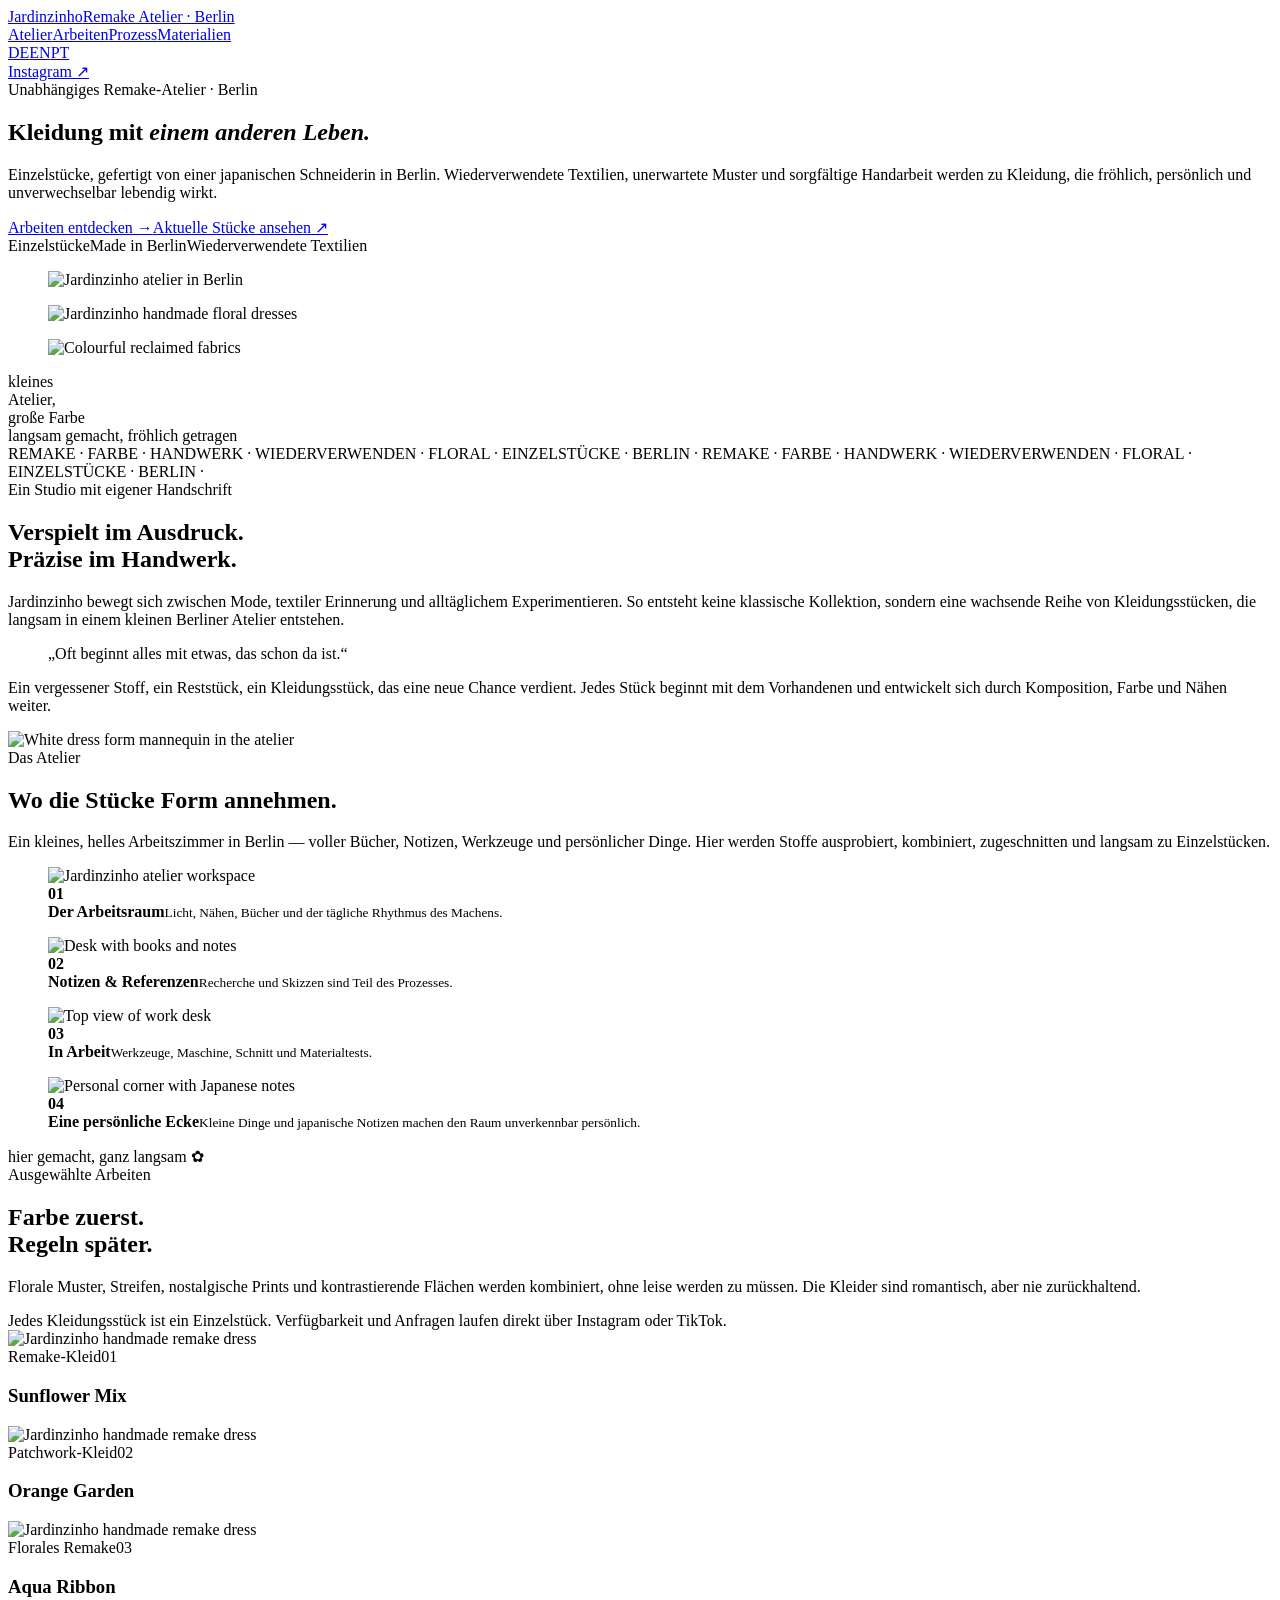
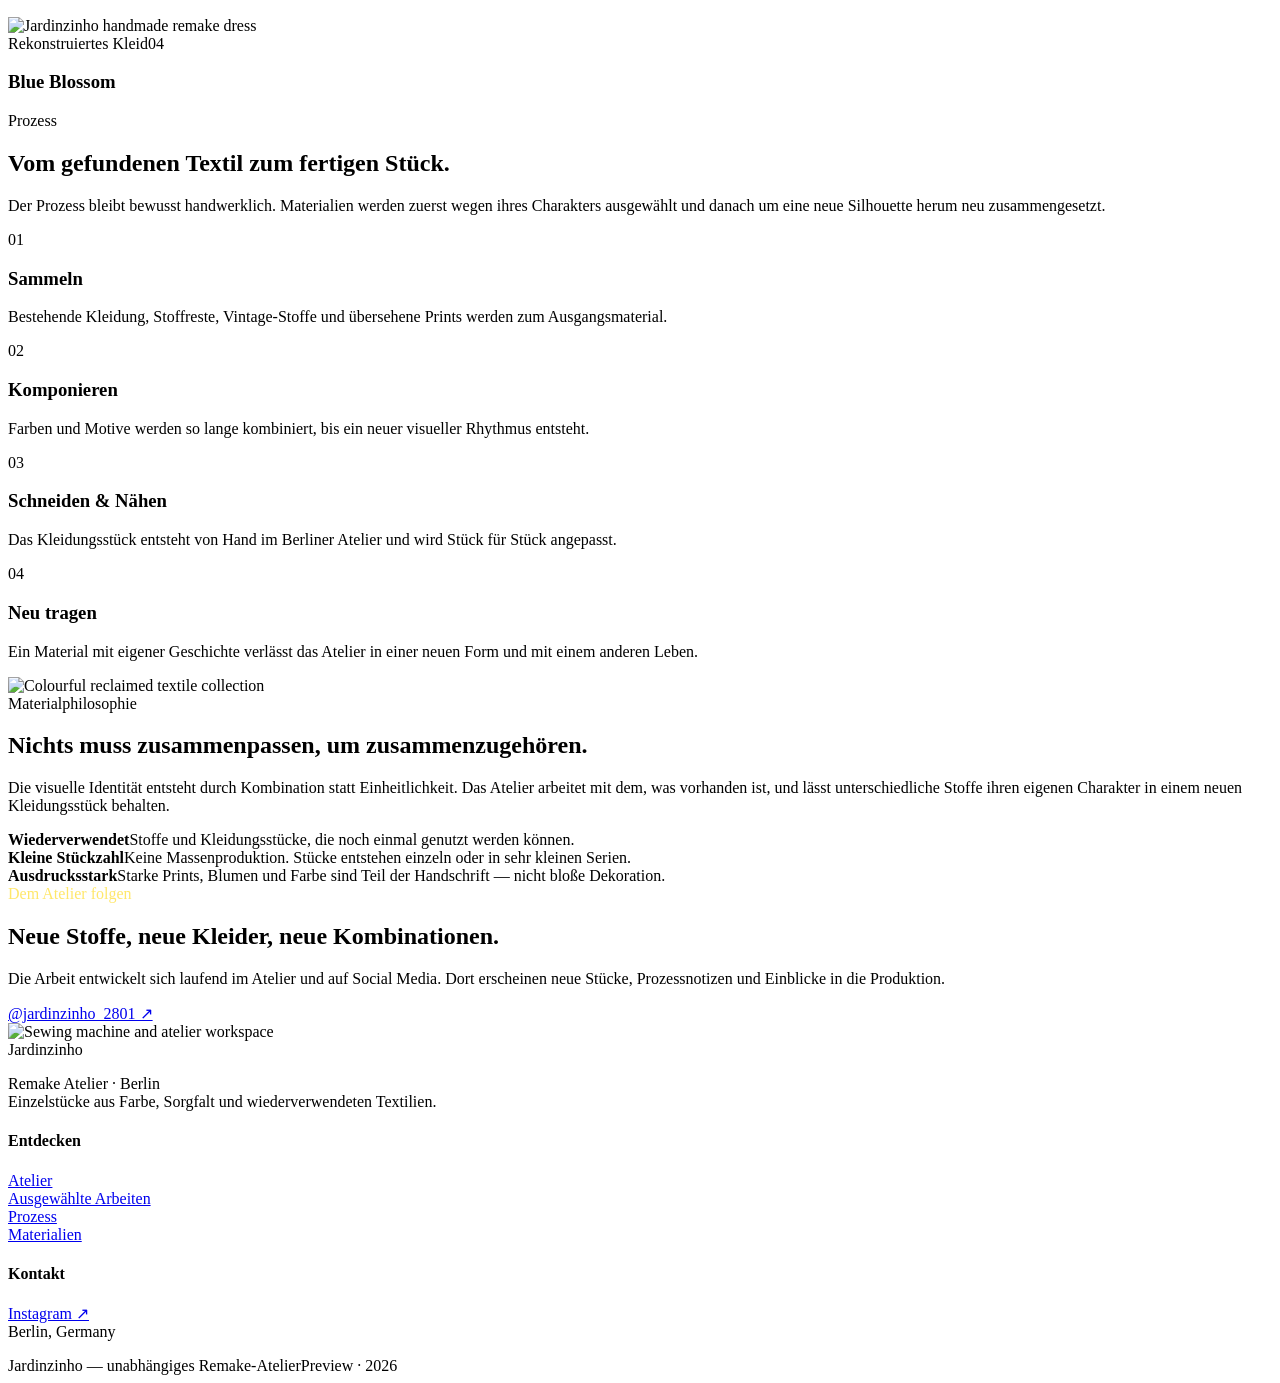
==== commit 2652b540: "Deploy fixed German page with local assets" ====
--- a/index.html
+++ b/index.html
@@ -1,31 +1 @@
-<!doctype html>
-<html lang="de">
-<head>
-<meta charset="utf-8">
-<meta name="viewport" content="width=device-width,initial-scale=1">
-<meta name="robots" content="noindex,nofollow,noarchive">
-<meta name="description" content="Jardinzinho ist ein unabhängiges Remake-Atelier in Berlin. Eine japanische Schneiderin verwandelt vorhandene und wiederverwendete Stoffe in farbenfrohe Einzelstücke. Verfügbare Arbeiten werden über Instagram und TikTok geteilt.">
-<title>Jardinzinho — Remake Atelier Berlin</title>
-<link rel="canonical" href="https://carlosisensee.github.io/jardinzinho-site/">
-<link rel="alternate" hreflang="de" href="https://carlosisensee.github.io/jardinzinho-site/">
-<link rel="alternate" hreflang="en" href="https://carlosisensee.github.io/jardinzinho-site/en/">
-<link rel="alternate" hreflang="pt-BR" href="https://carlosisensee.github.io/jardinzinho-site/pt-br/">
-<link rel="alternate" hreflang="x-default" href="https://carlosisensee.github.io/jardinzinho-site/">
-<link rel="stylesheet" href="style.css">
-<script type="application/ld+json">{"@context":"https://schema.org","@type":"Organization","name":"Jardinzinho","description":"Independent handmade remake atelier in Berlin creating one-of-one garments from reclaimed textiles.","address":{"@type":"PostalAddress","addressLocality":"Berlin","addressCountry":"DE"},"sameAs":["https://www.instagram.com/jardinzinho_2801/","https://www.tiktok.com/@jardinzinho_2801"]}</script>
-</head>
-<body>
-<header class="header"><div class="wrap nav"><a class="brand" href="./"><strong>Jardinzinho</strong><small>Remake Atelier · Berlin</small></a><nav class="links"><a href="#atelier">Atelier</a><a href="#pieces">Arbeiten</a><a href="#process">Prozess</a><a href="#materials">Materialien</a></nav><div class="nav-right"><div class="langs"><a class="active" href="./">DE</a><a href="en/">EN</a><a href="pt-br/">PT</a></div><a class="nav-cta" href="https://www.instagram.com/jardinzinho_2801/" target="_blank" rel="noopener">Instagram ↗</a></div></div></header>
-<main>
-<section class="hero"><div class="wrap hero-banner"><div class="hero-copy"><div class="eyebrow">Independent remake atelier · Berlin</div><h1>Kleidung mit <em>einem zweiten Leben.</em></h1><p>Einzelstücke einer japanischen Schneiderin in Berlin: wiederverwendete Stoffe, unerwartete Muster und sorgfältige Handarbeit werden zu Kleidern, die persönlich, verspielt und unverwechselbar wirken.</p><div class="actions"><a class="btn primary" href="#pieces">Arbeiten entdecken →</a><a class="btn" href="https://www.instagram.com/jardinzinho_2801/" target="_blank" rel="noopener">Aktuelle Stücke ↗</a></div><div class="hero-notes"><span>One of one</span><span>Made in Berlin</span><span>Reclaimed textiles</span></div></div><div class="hero-collage"><div class="hero-grid"><figure class="atelier-support"><img src="assets/atelier-wide.jpg" alt="Helles Jardinzinho Atelier in Berlin"></figure><figure class="product-focus"><img src="https://baseec-img-mng.akamaized.net/images/item/origin/07432e4a08853bcf69de06843b0dc71d.jpg?im=Resize%2Cwidth%3D1280%2Ctype%3Dnormal&imformat=generic&q=90" alt="Farbenfrohes handgemachtes Jardinzinho Kleid"></figure><figure class="detail-support"><img src="https://baseec-img-mng.akamaized.net/images/item/origin/9ed1627e3fd5e74ac71676d7267183e2.jpg?im=Resize%2Cwidth%3D1280%2Ctype%3Dnormal&imformat=generic&q=90" alt="Florales Remake Kleid von Jardinzinho"></figure></div><div class="flower-badge">small<br>atelier,<br>big colour</div><div class="scribble">made slowly, worn joyfully</div></div></div></section>
-<div class="marquee"><div class="marquee-inner">REMAKE · COLOUR · CRAFT · REUSE · FLORAL · ONE OF ONE · BERLIN · REMAKE · COLOUR · CRAFT · REUSE · FLORAL · ONE OF ONE · BERLIN ·</div></div>
-<section class="section institutional"><div class="wrap section-head"><div><div class="kicker" style="color:#ffd85d">Ein Atelier mit eigener Handschrift</div><h2>Verspielt im Ausdruck.<br>Präzise im Handwerk.</h2></div><p class="lead">Jardinzinho bewegt sich zwischen Mode, textiler Erinnerung und alltäglichem Experiment. Statt einer klassischen Kollektion entsteht in einem kleinen Berliner Atelier Stück für Stück ein wachsendes Archiv von Unikaten.</p></div><div class="wrap institutional-grid"><div class="manifesto-card"><div class="quote">„Der Ausgangspunkt ist oft etwas, das bereits existiert.“</div><p>Ein Stoffrest, ein älterer Print oder ein Material, das eine neue Aufgabe verdient. Der Wert liegt nicht in Gleichförmigkeit, sondern in Kombination, Improvisation und sorgfältiger Verarbeitung.</p></div><div class="mannequin-frame"><img src="assets/manequim.jpg" alt="Schneiderpuppe im Jardinzinho Atelier in Berlin"></div></div></section>
-<section class="section" id="atelier"><div class="wrap section-head"><div><div class="kicker">Im Atelier</div><h2>Ein echter Ort für Farbe, Stoff und Produktion.</h2></div><p class="lead">Der Raum gehört zur Geschichte der Marke. Hier werden Stoffe gesammelt, Kombinationen ausprobiert, Schnitte verändert und die Stücke tatsächlich genäht.</p></div><div class="wrap atelier-layout"><figure class="main"><img src="assets/atelier-wide.jpg" alt="Arbeitsplatz im Jardinzinho Atelier"><figcaption>Der Arbeitsraum · Berlin</figcaption></figure><figure class="top"><img src="assets/atelier-wide.jpg" style="object-position:56% 28%" alt="Nähmaschine und Arbeitsbereich"><figcaption>Arbeit & Produktion</figcaption></figure><div class="bottom"><figure><img src="https://baseec-img-mng.akamaized.net/images/item/origin/9ed1627e3fd5e74ac71676d7267183e2.jpg?im=Resize%2Cwidth%3D1280%2Ctype%3Dnormal&imformat=generic&q=90" alt="Florale Stoffe und Kleid"><figcaption>Farbe & Muster</figcaption></figure><figure><img src="assets/manequim.jpg" alt="Schneiderpuppe"><figcaption>Form & Entwicklung</figcaption></figure></div></div></section>
-<section class="section pieces" id="pieces"><div class="wrap section-head"><div><div class="kicker">Ausgewählte Arbeiten</div><h2>Keine Serien.<br>Nur einzelne Geschichten.</h2></div><p class="lead">Jedes Stück entsteht nur einmal oder in sehr kleiner Variation. Die aktuellen Arbeiten und verfügbaren Kleider werden über Instagram und TikTok gezeigt.</p></div><div class="wrap piece-grid"><article class="piece"><div class="piece-image"><img src="https://baseec-img-mng.akamaized.net/images/item/origin/07432e4a08853bcf69de06843b0dc71d.jpg?im=Resize%2Cwidth%3D1280%2Ctype%3Dnormal&imformat=generic&q=90" alt="Blaues florales Jardinzinho Kleid"></div><small>One of one · via DM</small><h3>Florale Kontraste</h3><p>Ein Beispiel für die lebendige Kombination unterschiedlicher Prints und textilem Remake.</p></article><article class="piece"><div class="piece-image"><img src="https://baseec-img-mng.akamaized.net/images/item/origin/9ed1627e3fd5e74ac71676d7267183e2.jpg?im=Resize%2Cwidth%3D1280%2Ctype%3Dnormal&imformat=generic&q=90" alt="Farbenfrohes Jardinzinho Kleid"></div><small>One of one · via DM</small><h3>Print auf Print</h3><p>Verspielte Proportionen und Stoffe, die bewusst nicht wie eine klassische Serienproduktion wirken.</p></article><article class="piece"><div class="piece-image"><img src="assets/manequim.jpg" alt="Schneiderpuppe als Teil des Entwurfsprozesses"></div><small>Atelier process</small><h3>Von der Form zum Stück</h3><p>Die Arbeit beginnt am Material und entwickelt sich direkt an Schnitt, Form und Schneiderpuppe weiter.</p></article></div></section>
-<section class="section" id="process"><div class="wrap section-head"><div><div class="kicker">Der Prozess</div><h2>Langsam gemacht.<br>Persönlich entschieden.</h2></div><p class="lead">Die Idee ist nicht, möglichst viel zu produzieren, sondern aus dem vorhandenen Material etwas Eigenständiges zu entwickeln.</p></div><div class="wrap process-grid"><div class="step"><b>01</b><h3>Finden</h3><p>Vorhandene Stoffe, Restbestände und textile Fundstücke bilden den Ausgangspunkt.</p></div><div class="step"><b>02</b><h3>Kombinieren</h3><p>Farben und Muster werden intuitiv gegeneinander gesetzt, bis eine neue visuelle Sprache entsteht.</p></div><div class="step"><b>03</b><h3>Neu bauen</h3><p>Schnitt, Proportion und Details werden für jedes einzelne Stück angepasst.</p></div><div class="step"><b>04</b><h3>Direkt teilen</h3><p>Neue Arbeiten erscheinen im Feed. Interesse an einem Stück läuft persönlich über Direct Message.</p></div></div></section>
-<section class="section" id="materials"><div class="wrap materials-grid"><div class="material-photo"><img src="https://baseec-img-mng.akamaized.net/images/item/origin/9ed1627e3fd5e74ac71676d7267183e2.jpg?im=Resize%2Cwidth%3D1280%2Ctype%3Dnormal&imformat=generic&q=90" alt="Bunte wiederverwendete Stoffe"></div><div class="material-copy"><div class="kicker">Materialien</div><h3>Was schon da ist, kann etwas Neues werden.</h3><p>Reclaimed Textiles sind hier keine neutrale Nachhaltigkeitsbehauptung, sondern Teil der Gestaltung. Unterschiedliche Stoffe bringen ihre eigene Farbe, Textur und Vergangenheit mit.</p><div class="script">reuse it. remix it. wear it.</div></div></div></section>
-<section class="section faq"><div class="wrap section-head"><div><div class="kicker">FAQ</div><h2>Wie bekommt man ein Stück?</h2></div><p class="lead">Weil die Arbeiten Einzelstücke sind, funktioniert der Verkauf bewusst anders als in einem klassischen Onlineshop.</p></div><div class="wrap"><details open><summary>Wo sehe ich aktuell verfügbare Stücke?</summary><p>Neue Arbeiten und verfügbare Einzelstücke werden hauptsächlich auf Instagram und TikTok veröffentlicht.</p></details><details><summary>Wie kaufe oder reserviere ich ein Kleid?</summary><p>Schreib Jardinzinho direkt über Instagram oder TikTok. Dort können Verfügbarkeit, Maße, zusätzliche Fotos und die nächsten Schritte persönlich geklärt werden.</p></details><details><summary>Ist jedes Stück wirklich einzigartig?</summary><p>Die Materialkombinationen entstehen aus begrenzt verfügbaren Stoffen und Remake-Materialien. Dadurch sind viele Arbeiten echte Einzelstücke.</p></details></div></section>
-<section class="cta"><div class="wrap cta-grid"><h2>Ein kleiner Garten aus Stoff — vielleicht ist gerade einer für dich dabei.</h2><div class="actions"><a class="btn" style="background:#fffaf2" href="https://www.instagram.com/jardinzinho_2801/" target="_blank" rel="noopener">Instagram DM</a><a class="btn" style="background:#fffaf2" href="https://www.tiktok.com/@jardinzinho_2801" target="_blank" rel="noopener">TikTok</a></div></div></section>
-</main>
-<footer class="footer"><div class="wrap footer-grid"><div class="brand"><strong>Jardinzinho</strong><small>Remake Atelier · Berlin</small></div><div class="socials"><a href="https://www.instagram.com/jardinzinho_2801/">Instagram</a><a href="https://www.tiktok.com/@jardinzinho_2801">TikTok</a></div><small>Preview · 2026</small></div></footer>
-</body></html>+<!doctype html><html lang="de"><head><meta charset="utf-8"><meta name="viewport" content="width=device-width,initial-scale=1"><meta name="robots" content="noindex,nofollow,noarchive"><title>Jardinzinho — Remake Atelier Berlin | Einzelstücke aus wiederverwendeten Stoffen</title><meta name="description" content="Jardinzinho ist ein kleines unabhängiges Remake-Atelier in Berlin. Eine japanische Schneiderin verwandelt wiederverwendete Stoffe und lebendige Muster in handgemachte Einzelstücke."><link rel="stylesheet" href="/jardinzinho-site/assets/style-1.css"><link rel="stylesheet" href="/jardinzinho-site/assets/style-2.css"><link rel="stylesheet" href="/jardinzinho-site/assets/style-3.css"><link rel="alternate" hreflang="de" href="/jardinzinho-site/"><link rel="alternate" hreflang="en" href="en/"><link rel="alternate" hreflang="pt-BR" href="pt-br/"></head><body><header class="site-header"><div class="container nav"><a class="brand" href="#top"><span class="brand-name">Jardinzinho</span><span class="brand-sub">Remake Atelier · Berlin</span></a><nav class="nav-links"><a href="#atelier">Atelier</a><a href="#pieces">Arbeiten</a><a href="#process">Prozess</a><a href="#materials">Materialien</a></nav><div class="nav-actions"><div class="langs"><a class="active" href="/jardinzinho-site/">DE</a><a class="" href="en/">EN</a><a class="" href="pt-br/">PT</a></div><a class="nav-cta" href="https://www.instagram.com/jardinzinho_2801/" target="_blank" rel="noopener">Instagram ↗</a></div></div></header><main id="top"><section class="hero"><div class="container hero-layout"><div class="hero-copy"><div class="eyebrow">Unabhängiges Remake-Atelier · Berlin</div><h1>Kleidung mit <em>einem anderen Leben.</em></h1><p>Einzelstücke, gefertigt von einer japanischen Schneiderin in Berlin. Wiederverwendete Textilien, unerwartete Muster und sorgfältige Handarbeit werden zu Kleidung, die fröhlich, persönlich und unverwechselbar lebendig wirkt.</p><div class="actions"><a class="btn primary" href="#pieces">Arbeiten entdecken →</a><a class="btn" href="https://www.instagram.com/jardinzinho_2801/" target="_blank" rel="noopener">Aktuelle Stücke ansehen ↗</a></div><div class="hero-points"><span>Einzelstücke</span><span>Made in Berlin</span><span>Wiederverwendete Textilien</span></div></div><div class="hero-collage"><div class="hero-images"><figure class="hero-atelier"><img data-asset="atelier-desk" alt="Jardinzinho atelier in Berlin" fetchpriority="high"></figure><figure class="hero-product"><img data-asset="hero-product" alt="Jardinzinho handmade floral dresses" fetchpriority="high"></figure><figure class="hero-fabric"><img data-asset="fabrics" alt="Colourful reclaimed fabrics"></figure></div><div class="flower-badge">kleines<br>Atelier,<br>große Farbe</div><div class="hero-script">langsam gemacht, fröhlich getragen</div></div></div></section><div class="marquee"><div class="marquee-track">REMAKE · FARBE · HANDWERK · WIEDERVERWENDEN · FLORAL · EINZELSTÜCKE · BERLIN · REMAKE · FARBE · HANDWERK · WIEDERVERWENDEN · FLORAL · EINZELSTÜCKE · BERLIN · </div></div><section class="section institutional"><div class="container section-head"><div><div class="kicker">Ein Studio mit eigener Handschrift</div><h2>Verspielt im Ausdruck.<br>Präzise im Handwerk.</h2></div><p class="lead">Jardinzinho bewegt sich zwischen Mode, textiler Erinnerung und alltäglichem Experimentieren. So entsteht keine klassische Kollektion, sondern eine wachsende Reihe von Kleidungsstücken, die langsam in einem kleinen Berliner Atelier entstehen.</p></div><div class="container institutional-grid"><div class="manifesto"><blockquote>„Oft beginnt alles mit etwas, das schon da ist.“</blockquote><p>Ein vergessener Stoff, ein Reststück, ein Kleidungsstück, das eine neue Chance verdient. Jedes Stück beginnt mit dem Vorhandenen und entwickelt sich durch Komposition, Farbe und Nähen weiter.</p></div><div class="mannequin"><img loading="lazy" src="/jardinzinho-site/assets/manequim.jpg" alt="White dress form mannequin in the atelier"></div></div></section><section class="section atelier-section" id="atelier"><div class="container section-head"><div><div class="kicker">Das Atelier</div><h2>Wo die Stücke Form annehmen.</h2></div><p class="lead">Ein kleines, helles Arbeitszimmer in Berlin — voller Bücher, Notizen, Werkzeuge und persönlicher Dinge. Hier werden Stoffe ausprobiert, kombiniert, zugeschnitten und langsam zu Einzelstücken.</p></div><div class="container atelier-grid"><figure class="atelier-main"><img loading="lazy" data-asset="atelier-desk" alt="Jardinzinho atelier workspace"><figcaption class="caption"><b>01</b><div><strong>Der Arbeitsraum</strong><small>Licht, Nähen, Bücher und der tägliche Rhythmus des Machens.</small></div></figcaption></figure><figure class="atelier-desk"><img loading="lazy" data-asset="atelier-desk" alt="Desk with books and notes"><figcaption class="caption"><b>02</b><div><strong>Notizen & Referenzen</strong><small>Recherche und Skizzen sind Teil des Prozesses.</small></div></figcaption></figure><div class="atelier-pair"><figure><img loading="lazy" data-asset="atelier-desk" alt="Top view of work desk"><figcaption class="caption"><b>03</b><div><strong>In Arbeit</strong><small>Werkzeuge, Maschine, Schnitt und Materialtests.</small></div></figcaption></figure><figure><img loading="lazy" data-asset="atelier-desk" alt="Personal corner with Japanese notes"><figcaption class="caption"><b>04</b><div><strong>Eine persönliche Ecke</strong><small>Kleine Dinge und japanische Notizen machen den Raum unverkennbar persönlich.</small></div></figcaption></figure></div></div><div class="container atelier-note">hier gemacht, ganz langsam ✿</div></section><section class="section pieces" id="pieces"><div class="container section-head"><div><div class="kicker">Ausgewählte Arbeiten</div><h2>Farbe zuerst.<br>Regeln später.</h2></div><p class="lead">Florale Muster, Streifen, nostalgische Prints und kontrastierende Flächen werden kombiniert, ohne leise werden zu müssen. Die Kleider sind romantisch, aber nie zurückhaltend.</p></div><div class="container dm-note">Jedes Kleidungsstück ist ein Einzelstück. Verfügbarkeit und Anfragen laufen direkt über Instagram oder TikTok.</div><div class="container piece-grid"><article class="piece"><div class="piece-image"><img loading="lazy" data-asset="hero-product" alt="Jardinzinho handmade remake dress"></div><div class="piece-meta"><span>Remake-Kleid</span><span>01</span></div><h3 class="piece-title">Sunflower Mix</h3></article><article class="piece"><div class="piece-image"><img loading="lazy" data-asset="hero-product" alt="Jardinzinho handmade remake dress"></div><div class="piece-meta"><span>Patchwork-Kleid</span><span>02</span></div><h3 class="piece-title">Orange Garden</h3></article><article class="piece"><div class="piece-image"><img loading="lazy" data-asset="hero-product" alt="Jardinzinho handmade remake dress"></div><div class="piece-meta"><span>Florales Remake</span><span>03</span></div><h3 class="piece-title">Aqua Ribbon</h3></article><article class="piece"><div class="piece-image"><img loading="lazy" data-asset="hero-product" alt="Jardinzinho handmade remake dress"></div><div class="piece-meta"><span>Rekonstruiertes Kleid</span><span>04</span></div><h3 class="piece-title">Blue Blossom</h3></article></div></section><section class="section" id="process"><div class="container section-head"><div><div class="kicker">Prozess</div><h2>Vom gefundenen Textil zum fertigen Stück.</h2></div><p class="lead">Der Prozess bleibt bewusst handwerklich. Materialien werden zuerst wegen ihres Charakters ausgewählt und danach um eine neue Silhouette herum neu zusammengesetzt.</p></div><div class="container process-grid"><div class="step"><div class="step-num">01</div><h3>Sammeln</h3><p>Bestehende Kleidung, Stoffreste, Vintage-Stoffe und übersehene Prints werden zum Ausgangsmaterial.</p></div><div class="step"><div class="step-num">02</div><h3>Komponieren</h3><p>Farben und Motive werden so lange kombiniert, bis ein neuer visueller Rhythmus entsteht.</p></div><div class="step"><div class="step-num">03</div><h3>Schneiden & Nähen</h3><p>Das Kleidungsstück entsteht von Hand im Berliner Atelier und wird Stück für Stück angepasst.</p></div><div class="step"><div class="step-num">04</div><h3>Neu tragen</h3><p>Ein Material mit eigener Geschichte verlässt das Atelier in einer neuen Form und mit einem anderen Leben.</p></div></div></section><section class="section" id="materials"><div class="container materials-grid"><div class="material-photo"><img loading="lazy" data-asset="fabrics" alt="Colourful reclaimed textile collection"></div><div class="material-copy"><div class="kicker" style="color:var(--ink)">Materialphilosophie</div><h2>Nichts muss zusammenpassen, um zusammenzugehören.</h2><p>Die visuelle Identität entsteht durch Kombination statt Einheitlichkeit. Das Atelier arbeitet mit dem, was vorhanden ist, und lässt unterschiedliche Stoffe ihren eigenen Charakter in einem neuen Kleidungsstück behalten.</p><div class="material-list"><div><b>Wiederverwendet</b><span>Stoffe und Kleidungsstücke, die noch einmal genutzt werden können.</span></div><div><b>Kleine Stückzahl</b><span>Keine Massenproduktion. Stücke entstehen einzeln oder in sehr kleinen Serien.</span></div><div><b>Ausdrucksstark</b><span>Starke Prints, Blumen und Farbe sind Teil der Handschrift — nicht bloße Dekoration.</span></div></div></div></div></section><section class="visit"><div class="container visit-grid"><div class="visit-copy"><div class="kicker" style="color:#ffe76a">Dem Atelier folgen</div><h2>Neue Stoffe, neue Kleider, neue Kombinationen.</h2><p>Die Arbeit entwickelt sich laufend im Atelier und auf Social Media. Dort erscheinen neue Stücke, Prozessnotizen und Einblicke in die Produktion.</p><a class="btn" href="https://www.instagram.com/jardinzinho_2801/" target="_blank" rel="noopener">@jardinzinho_2801 ↗</a></div><div class="visit-img"><img loading="lazy" data-asset="atelier-desk" alt="Sewing machine and atelier workspace"></div></div></section></main><footer class="footer"><div class="container footer-grid"><div><div class="brand-name">Jardinzinho</div><p>Remake Atelier · Berlin<br>Einzelstücke aus Farbe, Sorgfalt und wiederverwendeten Textilien.</p></div><div><h4>Entdecken</h4><p><a href="#atelier">Atelier</a><br><a href="#pieces">Ausgewählte Arbeiten</a><br><a href="#process">Prozess</a><br><a href="#materials">Materialien</a></p></div><div><h4>Kontakt</h4><p><a href="https://www.instagram.com/jardinzinho_2801/" target="_blank" rel="noopener">Instagram ↗</a><br>Berlin, Germany</p></div></div><div class="container footer-bottom"><span>Jardinzinho — unabhängiges Remake-Atelier</span><span>Preview · 2026</span></div></footer><script>(async()=>{try{const b='/jardinzinho-site/assetdata/';const files={'atelier-desk':'atelier-desk.txt','hero-product':'hero-product.txt','fabrics':'fabrics.txt'};const a={};await Promise.all(Object.entries(files).map(async([k,f])=>{a[k]='data:image/webp;base64,'+await fetch(b+f).then(r=>{if(!r.ok)throw new Error(f);return r.text()})}));document.querySelectorAll('[data-asset]').forEach(e=>{const k=e.dataset.asset;if(a[k])e.src=a[k]})}catch(e){console.error('Jardinzinho assets',e)}})();</script></body></html>
